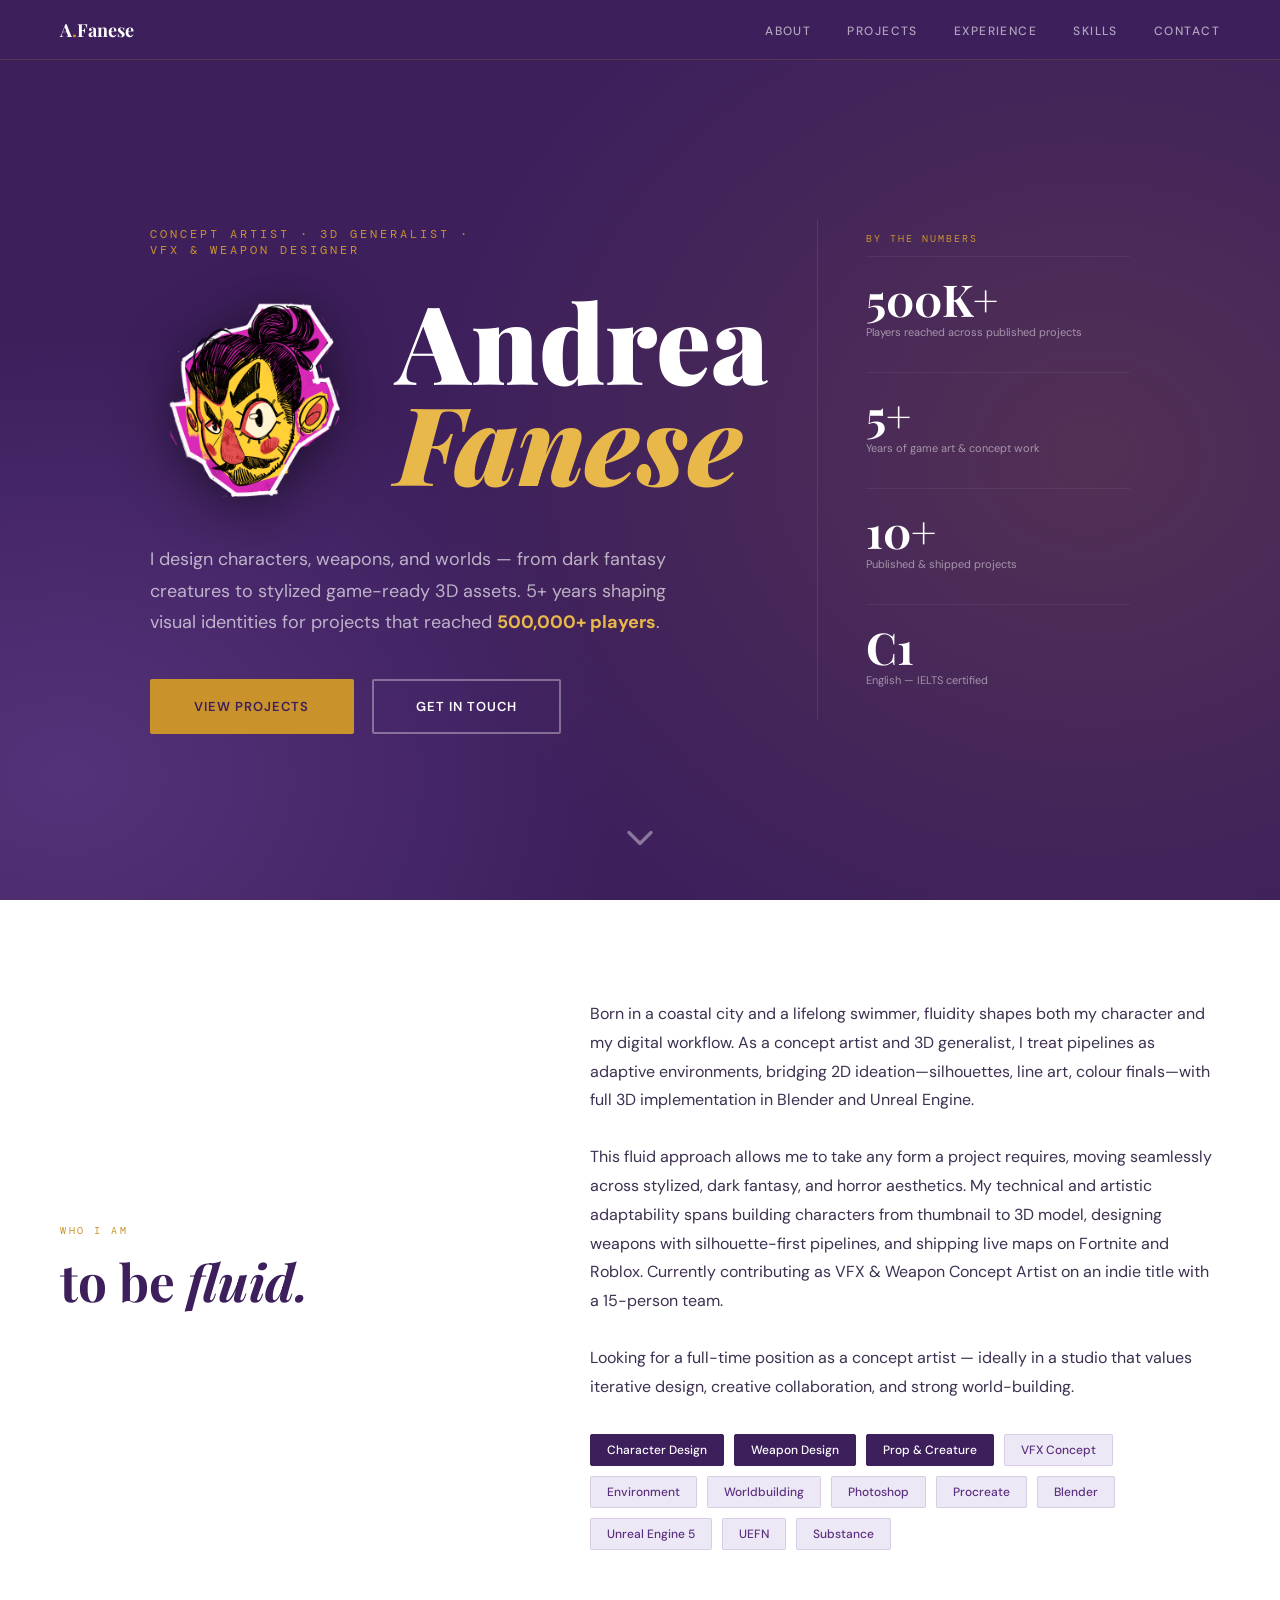
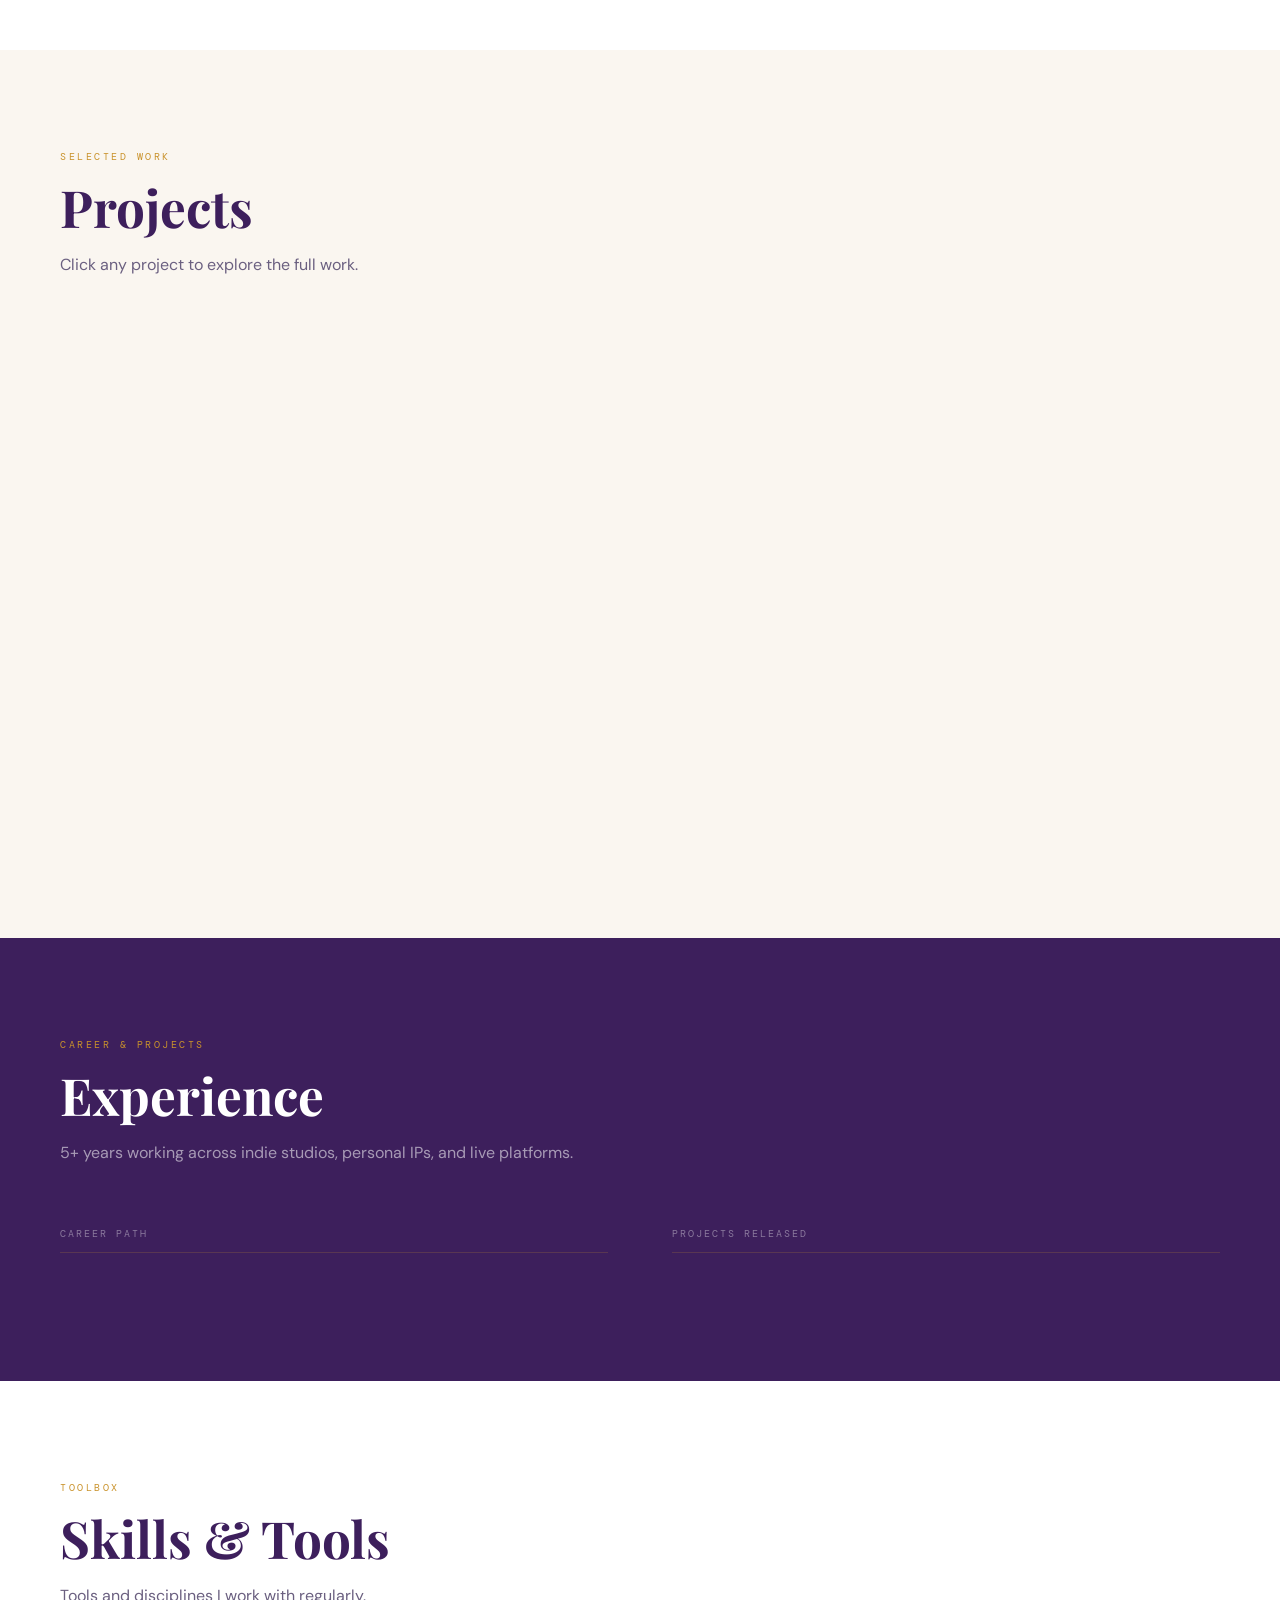
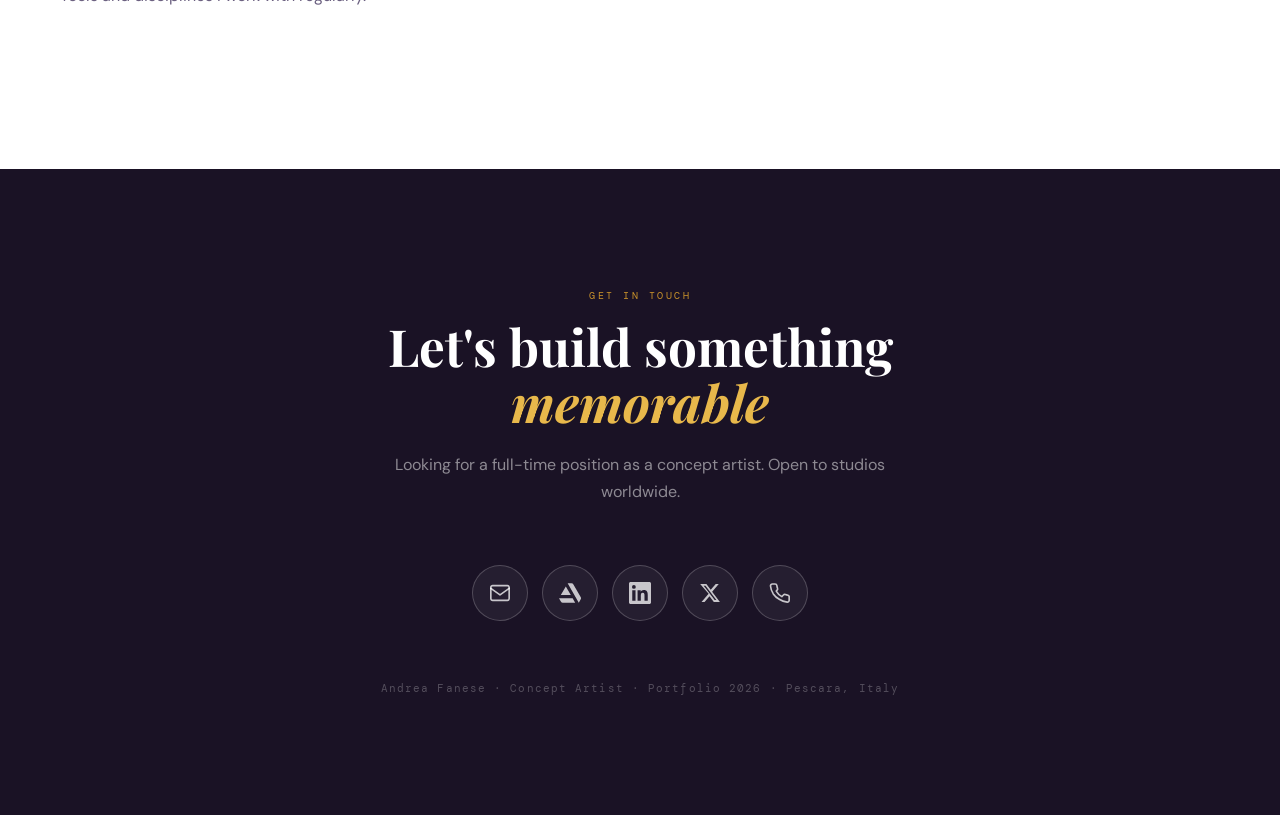
==== index.html @ bae7db7d "propic changed, new horrible bio" ====
﻿<!DOCTYPE html>
<html lang="en">
<head>
<meta charset="UTF-8">
<meta name="viewport" content="width=device-width, initial-scale=1.0">
<title>Andrea Fanese — Concept Artist & 3D Generalist</title>
<link href="https://fonts.googleapis.com/css2?family=Playfair+Display:ital,wght@0,400;0,700;0,900;1,400&family=DM+Sans:wght@300;400;500;600&family=DM+Mono:wght@400;500&display=swap" rel="stylesheet">
<link rel="stylesheet" href="style.css">
</head>
<body>

<nav>
  <div class="nav-logo">A<span>.</span>Fanese</div>
  <ul class="nav-links">
    <li><a href="#about">About</a></li>
    <li><a href="#projects">Projects</a></li>
    <li><a href="#experience">Experience</a></li>
    <li><a href="#skills">Skills</a></li>
    <li><a href="#contact">Contact</a></li>
  </ul>
</nav>

<!-- HERO -->
<section class="hero" id="home">
  <div class="hero-left">
    <p class="tag-line">Concept Artist · 3D Generalist ·<br class="tag-br"> VFX & Weapon Designer</p>
    <div class="hero-identity">
      <img class="hero-propic-img" src="images/propic.png" alt="Andrea Fanese">
      <h1 class="hero-name">Andrea<br><em>Fanese</em></h1>
    </div>
    <p class="hero-desc">I design characters, weapons, and worlds — from dark fantasy creatures to stylized game-ready 3D assets. 5+ years shaping visual identities for projects that reached <strong style="color:var(--gold-light)">500,000+ players</strong>.</p>
    <div class="hero-cta">
      <a href="#projects" class="btn btn-primary">View Projects</a>
      <a href="#contact" class="btn btn-outline">Get in touch</a>
    </div>
  </div>
  <div class="hero-right">
    <div class="hero-stats">
      <p class="hero-stats-label">By the numbers</p>
      <div class="stat"><div class="stat-number">500K+</div><div class="stat-label">Players reached across published projects</div></div>
      <div class="stat"><div class="stat-number">5+</div><div class="stat-label">Years of game art & concept work</div></div>
      <div class="stat"><div class="stat-number">10+</div><div class="stat-label">Published & shipped projects</div></div>
      <div class="stat"><div class="stat-number">C1</div><div class="stat-label">English — IELTS certified</div></div>
    </div>
  </div>
  <button class="hero-arrow" onclick="scrollToAbout()" aria-label="Scroll down">
    <svg viewBox="0 0 24 24" fill="none" stroke="currentColor" stroke-width="1.8" stroke-linecap="round" stroke-linejoin="round">
      <polyline points="6 9 12 15 18 9"/>
    </svg>
  </button>
</section>

<div class="paper-divider">
  <img src="images/divider_paper.png" alt="">
</div>

<!-- ABOUT -->
<section id="about">
  <div>
    <p class="section-label">Who I am</p>
    <h2 class="section-title">to be <em>fluid.</em></h2>
  </div>
  <div>
    <p class="about-body">Born in a coastal city and a lifelong swimmer, fluidity shapes both my character and my digital workflow. As a concept artist and 3D generalist, I treat pipelines as adaptive environments, bridging 2D ideation—silhouettes, line art, colour finals—with full 3D implementation in Blender and Unreal Engine.</p>
    <p class="about-body">This fluid approach allows me to take any form a project requires, moving seamlessly across stylized, dark fantasy, and horror aesthetics. My technical and artistic adaptability spans building characters from thumbnail to 3D model, designing weapons with silhouette-first pipelines, and shipping live maps on Fortnite and Roblox. Currently contributing as VFX & Weapon Concept Artist on an indie title with a 15-person team.</p>
    <p class="about-body">Looking for a full-time position as a concept artist — ideally in a studio that values iterative design, creative collaboration, and strong world-building.</p>
    <div class="skill-chips">
      <span class="chip highlight">Character Design</span><span class="chip highlight">Weapon Design</span><span class="chip highlight">Prop & Creature</span>
      <span class="chip">VFX Concept</span><span class="chip">Environment</span><span class="chip">Worldbuilding</span>
      <span class="chip">Photoshop</span><span class="chip">Procreate</span><span class="chip">Blender</span>
      <span class="chip">Unreal Engine 5</span><span class="chip">UEFN</span><span class="chip">Substance</span>
    </div>
  </div>
</section>

<!-- PROJECTS -->
<section id="projects">
  <p class="section-label">Selected Work</p>
  <h2 class="section-title">Projects</h2>
  <p class="section-sub">Click any project to explore the full work.</p>

  <div class="projects-layout">
    <div class="filter-sidebar" id="filter-sidebar"></div>
    <div class="projects-wrapper">
      <div class="projects-grid" id="projects-grid"></div>
    </div>
  </div>
</section>

<div class="paper-divider"><img src="images/divider_paper.png" alt=""></div>

<!-- EXPERIENCE -->
<section id="experience">
  <p class="section-label">Career &amp; Projects</p>
  <h2 class="section-title">Experience</h2>
  <p class="section-sub">5+ years working across indie studios, personal IPs, and live platforms.</p>
  <div class="experience-columns">
    <div class="exp-col">
      <p class="col-heading">Career Path</p>
      <div class="timeline">
        
      </div>
    </div>
    <div class="exp-col">
      <p class="col-heading">Projects Released</p>
      <div class="timeline timeline-mirror">
        
      </div>
    </div>
  </div>
</section>

<div class="paper-divider"><img src="images/divider_paper.png" alt=""></div>

<!-- SKILLS -->
<section id="skills">
  <p class="section-label">Toolbox</p>
  <h2 class="section-title">Skills & Tools</h2>
  <p class="section-sub">Tools and disciplines I work with regularly.</p>
  <div class="skills-layout">
  </div>
</section>

<!-- CONTACT -->
<section id="contact">
  <p class="section-label" style="justify-content:center;display:flex;">Get in touch</p>
  <h2 class="section-title" style="text-align:center;">Let's build something<br><em style="color:var(--gold-light)">memorable</em></h2>
  <p class="section-sub">Looking for a full-time position as a concept artist. Open to studios worldwide.</p>
  <div class="contact-links">
    <a class="contact-icon-btn" href="mailto:faneseandrea@gmail.com" title="faneseandrea@gmail.com" aria-label="Email">
      <svg viewBox="0 0 24 24" fill="none" stroke="currentColor" stroke-width="1.8" stroke-linecap="round" stroke-linejoin="round"><rect x="2" y="4" width="20" height="16" rx="2"/><path d="m22 7-10 7L2 7"/></svg>
    </a>
    <a class="contact-icon-btn" href="https://www.artstation.com/andrea_fanese" target="_blank" rel="noopener" title="ArtStation" aria-label="ArtStation">
      <svg viewBox="0 0 24 24" fill="currentColor"><path d="M0 17.723l2.027 3.505h.001a2.424 2.424 0 0 0 2.164 1.333h13.457l-2.792-4.838H0zm24 .025c0-.484-.143-.935-.388-1.314L15.728 2.728a2.424 2.424 0 0 0-2.142-1.289H9.419L21.598 22.54l1.92-3.325c.378-.637.482-.919.482-1.467zm-11.129-3.462L7.428 4.858l-5.444 9.428h10.887z"/></svg>
    </a>
    <a class="contact-icon-btn" href="https://www.linkedin.com/in/andrea-fanese" target="_blank" rel="noopener" title="LinkedIn" aria-label="LinkedIn">
      <svg viewBox="0 0 24 24" fill="currentColor"><path d="M20.447 20.452h-3.554v-5.569c0-1.328-.027-3.037-1.852-3.037-1.853 0-2.136 1.445-2.136 2.939v5.667H9.351V9h3.414v1.561h.046c.477-.9 1.637-1.85 3.37-1.85 3.601 0 4.267 2.37 4.267 5.455v6.286zM5.337 7.433a2.062 2.062 0 0 1-2.063-2.065 2.064 2.064 0 1 1 2.063 2.065zm1.782 13.019H3.555V9h3.564v11.452zM22.225 0H1.771C.792 0 0 .774 0 1.729v20.542C0 23.227.792 24 1.771 24h20.451C23.2 24 24 23.227 24 22.271V1.729C24 .774 23.2 0 22.222 0h.003z"/></svg>
    </a>
    <a class="contact-icon-btn" href="https://x.com/andre_fnfn" target="_blank" rel="noopener" title="Twitter / X" aria-label="Twitter / X">
      <svg viewBox="0 0 24 24" fill="currentColor"><path d="M18.244 2.25h3.308l-7.227 8.26 8.502 11.24H16.17l-4.714-6.231-5.401 6.231H2.747l7.73-8.835L1.254 2.25H8.08l4.713 6.231zm-1.161 17.52h1.833L7.084 4.126H5.117z"/></svg>
    </a>
    <a class="contact-icon-btn" href="tel:+393480443450" title="+39 348 044 3450" aria-label="Phone">
      <svg viewBox="0 0 24 24" fill="none" stroke="currentColor" stroke-width="1.8" stroke-linecap="round" stroke-linejoin="round"><path d="M22 16.92v3a2 2 0 0 1-2.18 2 19.79 19.79 0 0 1-8.63-3.07A19.5 19.5 0 0 1 4.69 13a19.79 19.79 0 0 1-3.07-8.67A2 2 0 0 1 3.6 2.23h3a2 2 0 0 1 2 1.72c.127.96.361 1.903.7 2.81a2 2 0 0 1-.45 2.11L7.91 9.9a16 16 0 0 0 6.06 6.06l1.77-1.79a2 2 0 0 1 2.11-.45c.907.339 1.85.573 2.81.7A2 2 0 0 1 22 16.92z"/></svg>
    </a>
  </div>
  <p class="footer-note">Andrea Fanese · Concept Artist · Portfolio 2026 · Pescara, Italy</p>
</section>

<!-- MODAL -->
<div class="modal-overlay" id="modal-overlay" onclick="closeModal(event)">
  <button class="modal-nav modal-prev" id="modal-prev" onclick="event.stopPropagation();modalNav(-1)">&#8249;</button>
  <div class="modal" id="modal">
    <div class="modal-header">
      <div>
        <div class="modal-tags" id="modal-tags"></div>
        <div class="modal-title" id="modal-title"></div>
        <div class="modal-sub" id="modal-sub"></div>
        <p class="modal-header-desc" id="modal-header-desc"></p>
      </div>
      <button class="modal-close" onclick="closeModalBtn()">✕</button>
    </div>
    <div class="modal-body"></div>
  </div>
  <button class="modal-nav modal-next" id="modal-next" onclick="event.stopPropagation();modalNav(1)">&#8250;</button>
</div>

<!-- LIGHTBOX -->
<div class="lightbox" id="lightbox" onclick="closeLightbox()">
  <button class="lightbox-close" onclick="closeLightbox()">✕</button>
  <img id="lightbox-img" src="" alt="">
</div>

<script src="data/data.js"></script>
<script src="script.js" defer></script>
</body>
</html>
---- style.css ----
:root{--purple:#3D1F5C;--purple-mid:#5C3080;--purple-light:#8B5FBF;--gold:#C9922B;--gold-light:#E8B84B;--cream:#FAF6F0;--ink:#1A1225;--gray:#6B6080;--mist:#EDE8F5;--white:#FFFFFF;}
*{margin:0;padding:0;box-sizing:border-box;}
html{overflow-x:hidden;}
body{font-family:'DM Sans',sans-serif;background:var(--cream);color:var(--ink);overflow-x:hidden;}

/* NAV */
nav{position:sticky;top:0;background:var(--purple);z-index:200;padding:0 60px;display:flex;align-items:center;justify-content:space-between;height:60px;border-bottom:1px solid rgba(201,146,43,0.2);}
.nav-logo{font-family:'Playfair Display',serif;font-size:18px;font-weight:700;color:var(--white);}
.nav-logo span{color:var(--gold);}
.nav-links{display:flex;gap:36px;list-style:none;}
.nav-links a{font-size:12px;font-weight:500;letter-spacing:.12em;text-transform:uppercase;color:rgba(255,255,255,.6);text-decoration:none;transition:color .2s;}
.nav-links a:hover{color:var(--gold);}

/* PAPER DIVIDER */
.paper-divider{position:relative;height:0;z-index:10;}
.paper-divider img{position:absolute;left:50%;top:0;transform:translate(-50%,-50%);width:118%;pointer-events:none;}

/* HERO */
.hero{height:calc(100vh - 60px);min-height:600px;background:var(--purple);display:grid;grid-template-columns:1fr 1fr;position:relative;overflow:hidden;}
.hero::before{content:'';position:absolute;inset:-30%;background:radial-gradient(ellipse 50% 65% at 72% 48%,rgba(201,146,43,.15) 0%,transparent 65%);pointer-events:none;animation:heroBlob1 16s ease-in-out infinite;}
.hero::after{content:'';position:absolute;inset:-30%;background:radial-gradient(ellipse 45% 55% at 22% 72%,rgba(139,95,191,.3) 0%,transparent 60%);pointer-events:none;animation:heroBlob2 21s ease-in-out infinite;}
.hero-left{padding:60px 48px 60px 90px;display:flex;flex-direction:column;justify-content:center;position:relative;z-index:2;}
.tag-line{font-family:'DM Mono',monospace;font-size:12px;letter-spacing:.25em;color:var(--gold);text-transform:uppercase;margin-bottom:32px;opacity:0;animation:fadeUp .7s .2s forwards;}
.hero-identity{display:flex;align-items:flex-start;gap:28px;margin-bottom:36px;opacity:0;animation:fadeUp .7s .4s forwards;}
.hero-propic-img{height:clamp(140px,17vw,235px);width:auto;object-fit:contain;flex-shrink:0;border-radius:6px;filter:drop-shadow(0 8px 28px rgba(0,0,0,.55));}
.hero-name{font-family:'Playfair Display',serif;font-size:clamp(68px,8.5vw,116px);font-weight:900;line-height:.92;color:var(--white);margin-bottom:0;}
.hero-name em{font-style:italic;color:var(--gold-light);}
.hero-desc{font-size:18px;line-height:1.75;color:rgba(255,255,255,.65);max-width:520px;margin-bottom:40px;opacity:0;animation:fadeUp .7s .6s forwards;}
.hero-cta{display:flex;gap:18px;flex-wrap:wrap;opacity:0;animation:fadeUp .7s .8s forwards;}
.btn{display:inline-block;padding:17px 42px;font-size:13px;font-weight:600;letter-spacing:.08em;text-transform:uppercase;text-decoration:none;border-radius:2px;transition:all .25s;cursor:pointer;border:none;}
.btn-primary{background:var(--gold);color:var(--purple);border:2px solid var(--gold);}
.btn-primary:hover{background:var(--gold-light);border-color:var(--gold-light);transform:translateY(-2px);}
.btn-outline{background:transparent;color:var(--white);border:2px solid rgba(255,255,255,.35);}
.btn-outline:hover{border-color:var(--white);transform:translateY(-2px);}
.hero-arrow{position:absolute;bottom:32px;left:50%;transform:translateX(-50%);background:none;border:none;cursor:pointer;color:rgba(255,255,255,.4);width:60px;height:60px;display:flex;align-items:center;justify-content:center;transition:color .25s;z-index:5;animation:arrowBounce 2s ease-in-out infinite;}
.hero-arrow:hover{color:var(--gold);}
.hero-arrow svg{width:44px;height:44px;}
@keyframes arrowBounce{0%,100%{transform:translateX(-50%) translateY(0)}50%{transform:translateX(-50%) translateY(8px)}}
.hero-right{position:relative;z-index:2;display:flex;align-items:stretch;padding:60px 90px 80px 0;}
.hero-stats{display:flex;flex-direction:column;justify-content:space-evenly;width:100%;padding-left:48px;border-left:1px solid rgba(201,146,43,.2);opacity:0;animation:fadeIn 1s .9s forwards;}
.hero-stats-label{font-family:'DM Mono',monospace;font-size:10px;letter-spacing:.2em;color:var(--gold);text-transform:uppercase;}
.stat{padding:20px 0;border-top:1px solid rgba(255,255,255,.06);}
.stat-number{font-family:'Playfair Display',serif;font-size:44px;font-weight:700;color:var(--white);line-height:1;}
.stat-label{font-size:11px;color:rgba(255,255,255,.5);margin-top:4px;line-height:1.4;}

/* SECTION BASE */
section{padding:100px 60px;}
.section-label{font-family:'DM Mono',monospace;font-size:10px;letter-spacing:.25em;color:var(--gold);text-transform:uppercase;margin-bottom:16px;}
.section-title{font-family:'Playfair Display',serif;font-size:clamp(32px,4vw,52px);font-weight:700;line-height:1.1;color:var(--purple);margin-bottom:16px;}
.section-sub{font-size:16px;color:var(--gray);max-width:560px;line-height:1.7;margin-bottom:60px;}

/* ABOUT */
#about{background:var(--white);display:grid;grid-template-columns:1fr 1.4fr;gap:80px;align-items:center; background-image: url("images/paper_background.png"); background-size: 50%;}
.about-body{font-size:16px;line-height:1.8;color:#3D3050;margin-bottom:28px;}
.skill-chips{display:flex;flex-wrap:wrap;gap:10px;margin-top:32px;}
.chip{display:inline-block;padding:7px 16px;font-size:12px;font-weight:500;border-radius:2px;background:var(--mist);color:var(--purple-mid);border:1px solid rgba(92,48,128,.15);}
.chip.highlight{background:var(--purple);color:var(--white);border-color:var(--purple);}

/* PROJECTS */
#projects{background-color:var(--cream); background-image: url("images/paper_background.png"); background-size: 50%; background-blend-mode: soft-light;}
.projects-layout{display:flex;gap:52px;align-items:flex-start;min-height:500px;}
.filter-sidebar{width:130px;flex-shrink:0;position:sticky;top:90px;display:flex;flex-direction:column;gap:2px;}
.projects-wrapper{flex:1;min-width:0;}
.filter-btn{display:flex;align-items:center;gap:10px;width:100%;padding:8px 0;background:none;border:none;font-size:14px;font-weight:500;letter-spacing:.03em;color:rgba(61,31,92,.45);cursor:pointer;transition:color .18s;text-align:left;font-family:inherit;}
.filter-btn::before{content:'';width:5px;height:5px;border-radius:50%;background:currentColor;flex-shrink:0;opacity:.45;transition:opacity .18s,transform .18s;}
.filter-btn:hover{color:var(--purple);}
.filter-btn:hover::before{opacity:.7;}
.filter-btn.active{color:var(--purple);font-weight:700;}
.filter-btn.active::before{opacity:1;transform:scale(1.3);}
.projects-grid{display:grid;grid-template-columns:repeat(6,1fr);gap:12px;grid-auto-flow:dense;}
.project-card{position:relative;background:var(--purple);overflow:hidden;cursor:pointer;will-change:transform;border-radius:6px;transition:box-shadow .4s ease;aspect-ratio:3/2;}
.project-card:hover{z-index:2;box-shadow:0 28px 70px rgba(0,0,0,.55),0 8px 22px rgba(0,0,0,.3);}
.project-card.featured{grid-column:span 2;aspect-ratio:3/1;}
.project-card.wide{grid-column:span 3;aspect-ratio:9/2;}
.project-thumb{width:100%;height:100%;object-fit:cover;opacity:1;transition:opacity .35s;display:block;will-change:transform;}
.project-card:hover .project-thumb{opacity:.38;}
.project-overlay{position:absolute;inset:0;background:transparent;display:flex;flex-direction:column;justify-content:space-between;padding:18px;transition:background .35s;}
.project-card:hover .project-overlay{background:linear-gradient(to bottom,rgba(20,8,40,.82) 0%,rgba(20,8,40,.12) 38%,rgba(20,8,40,.12) 62%,rgba(20,8,40,.88) 100%);}
.project-tags{display:none;}
.project-name{font-family:'Playfair Display',serif;font-size:20px;font-weight:700;color:var(--white);line-height:1.2;opacity:0;transform:translateY(-5px);transition:opacity .3s,transform .3s;}
.project-card:hover .project-name{opacity:1;transform:translateY(0);}
.project-bottom{display:flex;flex-direction:column;gap:8px;}
.project-desc{font-size:12px;color:rgba(255,255,255,.82);line-height:1.45;display:-webkit-box;-webkit-line-clamp:2;-webkit-box-orient:vertical;overflow:hidden;opacity:0;transform:translateY(6px);transition:opacity .3s .04s,transform .3s .04s;}
.project-card:hover .project-desc{opacity:1;transform:translateY(0);}
.project-actions{display:flex;gap:10px;opacity:0;transform:translateY(5px);transition:opacity .3s .08s,transform .3s .08s;}
.project-card:hover .project-actions{opacity:1;transform:translateY(0);}
.proj-btn{font-size:11px;font-weight:600;letter-spacing:.08em;text-transform:uppercase;padding:8px 16px;border-radius:2px;cursor:pointer;border:none;text-decoration:none;display:inline-block;}
.proj-btn-primary{background:var(--gold);color:var(--purple);}
.proj-btn-primary:hover{background:var(--gold-light);}
.proj-btn-outline{background:transparent;color:rgba(255,255,255,.8);border:1px solid rgba(255,255,255,.3);}
.proj-btn-outline:hover{border-color:var(--white);}

/* MODAL */
.modal-overlay{display:none;position:fixed;inset:0;background:rgba(15,5,30,.92);z-index:1000;overflow-y:auto;padding:40px 20px;}
.modal-overlay.open{display:flex;align-items:flex-start;justify-content:center;}
.modal-nav{position:fixed;top:50%;transform:translateY(-50%);background:rgba(255,255,255,.07);border:1px solid rgba(255,255,255,.15);color:rgba(255,255,255,.6);width:48px;height:48px;border-radius:50%;font-size:26px;cursor:pointer;z-index:1001;transition:all .2s;display:flex;align-items:center;justify-content:center;line-height:1;}
.modal-nav:hover{background:rgba(201,146,43,.2);color:var(--gold);border-color:rgba(201,146,43,.5);}
.modal-nav:disabled{opacity:.15;pointer-events:none;}
.modal-prev{left:16px;}
.modal-next{right:16px;}
.modal{background:var(--cream);max-width:1000px;width:100%;border-radius:4px;overflow:hidden;position:relative;margin:auto;}
.modal.modal-sectioned{max-height:88vh;display:flex;flex-direction:column;overflow:hidden;}
.modal-body-sectioned{flex:1;overflow:hidden;display:flex;min-height:0;}
.modal-sec-nav{width:170px;flex-shrink:0;border-right:1px solid rgba(61,32,80,.12);background:rgba(255,255,255,.4);display:flex;flex-direction:column;overflow:hidden;}
.modal-sec-nav-items{flex:1;overflow-y:auto;padding:20px 8px;}
.modal-sec-nav-footer{padding:12px 8px 14px;border-top:1px solid rgba(61,32,80,.08);flex-shrink:0;}
.modal-sec-nav-link{display:block;font-family:'DM Mono',monospace;font-size:9px;letter-spacing:.1em;text-transform:uppercase;color:var(--gold);text-decoration:none;padding:7px 8px;border-radius:3px;background:rgba(201,146,43,.1);text-align:center;line-height:1.4;transition:background .18s;}
.modal-sec-nav-link:hover{background:rgba(201,146,43,.2);}
.modal-sec-nav-item{padding:9px 12px 9px 28px;font-size:12px;color:rgba(61,32,80,.5);cursor:pointer;border-left:none;transition:color .18s;line-height:1.35;position:relative;}
.modal-sec-nav-item:not(:first-child)::before{content:'';position:absolute;left:8px;top:0;bottom:calc(50% + 6px);width:1px;background:rgba(201,146,43,.3);}
.modal-sec-nav-item:not(:last-child)::after{content:'';position:absolute;left:8px;top:calc(50% + 6px);bottom:0;width:1px;background:rgba(201,146,43,.3);}
.nav-dot{position:absolute;left:3px;top:50%;transform:translateY(-50%);width:11px;height:11px;border-radius:50%;background:rgba(61,32,80,.12);border:2px solid rgba(61,32,80,.18);display:block;z-index:1;transition:background .18s,border-color .18s,box-shadow .18s;}
.modal-sec-nav-item:hover{color:var(--purple);}
.modal-sec-nav-item.active{color:var(--purple);font-weight:600;background:none;}
.modal-sec-nav-item.active .nav-dot{background:var(--gold);border-color:rgba(255,255,255,.8);box-shadow:0 0 0 3px rgba(201,146,43,.25);}
.modal-sec-content{flex:1;overflow-y:auto;padding:32px 36px;}
.modal-sec-block{margin-bottom:28px;}
.modal-sec-block-header{display:flex;align-items:center;justify-content:space-between;gap:10px;background:var(--mist);border-radius:6px;padding:10px 14px;margin-bottom:8px;}
.modal-sec-block-title{font-family:'DM Mono',monospace;font-size:11px;letter-spacing:.14em;text-transform:uppercase;color:rgba(61,32,80,.6);font-weight:500;}
.modal-sec-tool-icons{display:flex;align-items:center;gap:5px;flex-wrap:wrap;}
.sec-tool-icon{display:flex;align-items:center;justify-content:center;width:20px;height:20px;flex-shrink:0;}
.sec-tool-icon img{width:16px;height:16px;object-fit:contain;display:block;}
.sec-tool-icon>span{font-size:14px;line-height:1;}
.modal-sec-images{display:grid;grid-template-columns:1fr;gap:10px;}
.modal-sec-images img{width:100%;height:auto;display:block;border-radius:6px;cursor:zoom-in;transition:opacity .2s;border:1px solid rgba(61,32,80,.08);}
.modal-sec-images img:hover{opacity:.85;}
.modal-sec-desc{font-size:13px;line-height:1.7;color:#3D3050;margin-bottom:32px;}
.modal-sec-tools{display:flex;gap:8px;flex-wrap:wrap;padding:20px 36px;border-top:1px solid rgba(61,32,80,.08);}
.modal-header{background:var(--purple);padding:32px 40px;display:flex;align-items:flex-start;justify-content:space-between;gap:20px;}
.modal-tags{display:flex;gap:8px;flex-wrap:wrap;margin-bottom:12px;}
.modal-tag{font-family:'DM Mono',monospace;font-size:9px;letter-spacing:.15em;text-transform:uppercase;color:var(--gold);background:rgba(201,146,43,.15);padding:3px 10px;border-radius:1px;}
.modal-title{font-family:'Playfair Display',serif;font-size:32px;font-weight:900;color:var(--white);}
.modal-sub{font-size:14px;color:rgba(255,255,255,.55);margin-top:8px;}
.modal-header-desc{font-size:14px;line-height:1.7;color:rgba(255,255,255,.6);margin-top:10px;max-width:600px;}
.modal-close{background:rgba(255,255,255,.1);border:none;color:var(--white);font-size:20px;width:40px;height:40px;border-radius:50%;cursor:pointer;flex-shrink:0;display:flex;align-items:center;justify-content:center;transition:background .2s;}
.modal-close:hover{background:rgba(255,255,255,.2);}
.modal-body{padding:40px;}
.modal-desc{font-size:15px;line-height:1.8;color:#3D3050;margin-bottom:32px;}
.modal-gallery{display:grid;grid-template-columns:1fr;gap:6px;margin-bottom:32px;}
.modal-gallery img{width:100%;height:auto;display:block;border-radius:2px;cursor:zoom-in;transition:opacity .2s;}
.modal-gallery img:hover{opacity:.85;}
.modal-gallery.single{grid-template-columns:1fr;}
.modal-tools{display:flex;gap:8px;flex-wrap:wrap;}
.tool-badge{background:var(--mist);color:var(--purple-mid);font-size:12px;font-weight:600;padding:6px 14px;border-radius:2px;border:1px solid rgba(92,48,128,.15);}
.modal-link-wrap{margin-top:24px;padding-top:20px;border-top:1px solid rgba(61,32,80,.08);}
.modal-body-sectioned.modal-no-nav .modal-sec-content{padding:32px 40px;}

/* LIGHTBOX */
.lightbox{display:none;position:fixed;inset:0;background:rgba(0,0,0,.95);z-index:2000;align-items:center;justify-content:center;}
.lightbox.open{display:flex;}
.lightbox img{max-width:92vw;max-height:92vh;object-fit:contain;border-radius:2px;}
.lightbox-close{position:absolute;top:20px;right:28px;color:white;font-size:32px;cursor:pointer;background:none;border:none;line-height:1;}

/* EXPERIENCE */
#experience{background:var(--purple);color:var(--white);}
#experience .section-title{color:var(--white);}
#experience .section-sub{color:rgba(255,255,255,.55);}
.experience-columns{display:grid;grid-template-columns:1fr 1fr;gap:64px;}
.col-heading{font-family:'DM Mono',monospace;font-size:10px;letter-spacing:.2em;text-transform:uppercase;color:rgba(255,255,255,.4);margin-bottom:28px;padding-bottom:12px;border-bottom:1px solid rgba(201,146,43,.2);}
.proj-dot{background:var(--purple-light) !important;border-color:var(--purple) !important;box-shadow:0 0 0 3px rgba(139,95,191,.3) !important;}
.timeline{position:relative;padding-left:32px;}
.timeline::before{content:'';position:absolute;left:0;top:8px;bottom:8px;width:1px;background:linear-gradient(to bottom,var(--gold),rgba(201,146,43,.1));}
.timeline-mirror{padding-left:0;padding-right:32px;text-align:right;}
.timeline-mirror::before{left:auto;right:0;}
.timeline-mirror .timeline-dot{left:auto;right:-38px;}
.timeline-mirror .timeline-bullets li{padding-left:0;padding-right:18px;}
.timeline-mirror .timeline-bullets li::before{left:auto;right:0;content:'◂';}
.timeline-item{position:relative;margin-bottom:52px;}
.timeline-dot{position:absolute;left:-38px;top:6px;width:12px;height:12px;border-radius:50%;background:var(--gold);border:2px solid var(--purple);box-shadow:0 0 0 3px rgba(201,146,43,.25);}
.timeline-period{font-family:'DM Mono',monospace;font-size:11px;letter-spacing:.15em;color:var(--gold);margin-bottom:8px;}
.timeline-role{font-family:'Playfair Display',serif;font-size:20px;font-weight:700;color:var(--white);margin-bottom:4px;display:flex;align-items:center;gap:10px;}
.timeline-mirror .timeline-role{justify-content:flex-end;}
.timeline-org{font-size:14px;color:rgba(255,255,255,.55);margin-bottom:12px;}
.timeline-bullets{list-style:none;}
.timeline-bullets li{font-size:14px;color:rgba(255,255,255,.7);line-height:1.6;padding:3px 0 3px 18px;position:relative;}
.timeline-bullets li::before{content:'▸';position:absolute;left:0;color:var(--gold);font-size:11px;top:5px;}
.status-badge{font-family:'DM Mono',monospace;font-size:9px;letter-spacing:.1em;text-transform:uppercase;text-decoration:underline;padding:3px 7px;border-radius:1px;border:1px solid;font-weight:500;line-height:1;flex-shrink:0;}
.status-released{color:#4ade80;border-color:rgba(74,222,128,.4);background:rgba(74,222,128,.08);}
.status-unreleased{color:#f87171;border-color:rgba(248,113,113,.4);background:rgba(248,113,113,.08);}
.status-wip{color:rgba(255,255,255,.45);border-color:rgba(255,255,255,.2);background:rgba(255,255,255,.05);}

/* SKILLS */
#skills{background:var(--white);background-image:url("images/paper_background.png");background-size:50%;background-blend-mode:multiply;}
.skills-layout{display:grid;grid-template-columns:repeat(2,1fr);gap:2px;}
.skill-group{background:var(--mist);padding:44px 40px;transition:background .2s;}
.skill-group:hover{background:var(--purple);}
.skill-group:hover .skill-cat-title{color:var(--gold);}
.skill-group:hover .skill-label{color:rgba(255,255,255,.65);}
.skill-cat-title{font-family:'Playfair Display',serif;font-size:22px;font-weight:700;color:var(--purple);margin-bottom:28px;transition:color .2s;}
.skill-circles{display:flex;flex-wrap:wrap;gap:24px 20px;}
.skill-item{display:flex;flex-direction:column;align-items:center;gap:8px;}
.skill-ring-wrap{position:relative;display:flex;align-items:center;justify-content:center;}
.skill-ring-svg{display:block;}
.skill-track{stroke:rgba(61,31,92,.14);}
.skill-progress{stroke:var(--purple-light);transition:stroke .25s;}
.skill-group:hover .skill-progress{stroke:var(--gold-light);}
.skill-icon{position:absolute;inset:0;display:flex;align-items:center;justify-content:center;}
.skill-icon-img{width:28px;height:28px;object-fit:contain;display:block;transition:filter .25s;}
.skill-group:hover .skill-icon-img{filter:brightness(0) invert(1);}
.skill-icon-emoji{font-size:22px;line-height:1;user-select:none;}
.skill-icon-brand{font-family:'DM Mono',monospace;font-size:15px;font-weight:700;letter-spacing:.02em;color:var(--brand,var(--purple));transition:color .25s;}
.skill-group:hover .skill-icon-brand{color:var(--white);}
.skill-label{font-size:12px;color:var(--gray);text-align:center;max-width:72px;line-height:1.3;transition:color .2s;font-weight:500;}

/* CONTACT */
#contact{background:var(--ink);color:var(--white);text-align:center;padding:120px 60px;}
#contact .section-title{color:var(--white);margin:0 auto 20px;}
#contact .section-sub{margin:0 auto 60px;text-align:center;color:rgba(255,255,255,.5);}
.contact-links{display:flex;justify-content:center;gap:14px;flex-wrap:wrap;margin-bottom:60px;}
.contact-icon-btn{display:flex;align-items:center;justify-content:center;width:56px;height:56px;border-radius:50%;border:1px solid rgba(255,255,255,.2);background:rgba(255,255,255,.05);color:rgba(255,255,255,.75);text-decoration:none;transition:all .25s;}
.contact-icon-btn svg{width:22px;height:22px;flex-shrink:0;}
.contact-icon-btn:hover{background:var(--gold);border-color:var(--gold);color:var(--ink);transform:translateY(-3px);}

.propic-wrap {
  display: flex;
  justify-content: center;
  margin-bottom: 28px;
}

.propic-img {
  width: 160px;
  height: 160px;
  border-radius: 50%;
  object-fit: cover;
  object-position: center top;
  border: 3px solid var(--gold);
  box-shadow: 0 0 0 6px rgba(201,146,43,0.15), 0 8px 32px rgba(0,0,0,0.4);
  display: block;
}

.footer-note{font-family:'DM Mono',monospace;font-size:11px;color:rgba(255,255,255,.25);letter-spacing:.1em;}

@keyframes fadeUp{from{opacity:0;transform:translateY(24px)}to{opacity:1;transform:translateY(0)}}
@keyframes fadeIn{from{opacity:0}to{opacity:1}}
@keyframes heroBlob1{
  0%,100%{transform:translate(0,0) scale(1)}
  30%    {transform:translate(-4%,5%) scale(1.06)}
  65%    {transform:translate(5%,-3%) scale(0.95)}
}
@keyframes heroBlob2{
  0%,100%{transform:translate(0,0) scale(1)}
  25%    {transform:translate(6%,-5%) scale(1.08)}
  55%    {transform:translate(-3%,4%) scale(0.93)}
  80%    {transform:translate(4%,2%) scale(1.04)}
}

@media(max-width:900px){
  .hero{grid-template-columns:1fr;height:calc(100dvh - 40px);min-height:560px;overflow:hidden;}
  .hero-left{padding:12px 28px max(96px,calc(env(safe-area-inset-bottom) + 80px));align-items:center;text-align:center;justify-content:flex-start;}
  .tag-line{font-size:8px;letter-spacing:.08em;white-space:nowrap;overflow:hidden;margin-bottom:14px;}
  .tag-br{display:none;}
  .hero-identity{flex-direction:column;align-items:center;gap:12px;margin-bottom:16px;}
  .hero-propic-img{width:52vw;max-width:220px;height:auto;}
  .hero-desc{max-width:100%;margin-bottom:22px;font-size:15px;line-height:1.6;}
  .hero-cta{flex-direction:row;width:100%;max-width:360px;gap:10px;}
  .hero-cta .btn{flex:1;text-align:center;padding:12px 14px;}
  .hero-right{display:none;}
  .hero-arrow{bottom:24px;}
  section{padding:70px 28px;}
  nav{padding:0 28px;}
  #about{grid-template-columns:1fr;gap:40px;}
  .skills-layout{grid-template-columns:1fr;}
  .projects-layout{flex-direction:column;gap:24px;}
  .filter-sidebar{width:100%;flex-direction:row;flex-wrap:wrap;position:static;gap:0 4px;}
  .filter-btn{width:auto;padding:6px 12px;font-size:11px;background:rgba(61,31,92,.06);border-radius:20px;}
  .filter-btn::before{display:none;}
  .filter-btn.active{background:var(--purple);color:var(--white);}
  .projects-grid{grid-template-columns:repeat(3,1fr);}
  .project-card.featured{grid-column:span 2;aspect-ratio:3/1;}
  .project-card.wide{grid-column:span 3;aspect-ratio:9/2;}
  .nav-links{display:none;}
  .experience-columns{grid-template-columns:1fr;gap:48px;}
}
@media(max-width:768px){
  .projects-grid{grid-template-columns:1fr!important;}
  .project-card,.project-card.featured,.project-card.wide{grid-column:span 1;}
  .skills-layout{grid-template-columns:1fr;}
  /* Modal fullscreen */
  .modal-overlay{padding:0;}
  .modal{border-radius:0;max-width:100%;margin:0;width:100%;}
  .modal.modal-sectioned{max-height:100dvh;height:100dvh;}
  .modal-header{padding:20px 16px;}
  .modal-nav{display:none;}
  /* Narrow timeline nav */
  .modal-sec-nav{width:72px;}
  .modal-sec-nav-items{padding:12px 0;position:relative;}
  .modal-sec-nav-items::before{content:'';position:absolute;left:50%;top:14px;bottom:14px;width:1px;background:rgba(61,32,80,.12);transform:translateX(-50%);z-index:0;}
  .modal-sec-nav-footer{display:none;}
  .modal-sec-nav-item{padding:10px 4px;font-size:9px;border-left:none;display:flex;flex-direction:column;align-items:center;gap:5px;text-align:center;line-height:1.3;color:rgba(61,32,80,.4);}
  .modal-sec-nav-item::before,.modal-sec-nav-item::after{display:none;}
  .nav-dot{position:static;transform:none;flex-shrink:0;width:10px;height:10px;border-width:1.5px;}
  .modal-sec-nav-item.active{color:var(--purple);font-weight:600;background:none;}
  .modal-sec-nav-item.active .nav-dot{background:var(--gold-light);border-color:var(--gold);box-shadow:0 0 0 3px rgba(232,184,75,.18);}
  /* Single column images */
  .modal-sec-content{padding:16px 14px;}
  .modal-sec-images{grid-template-columns:1fr;}
}
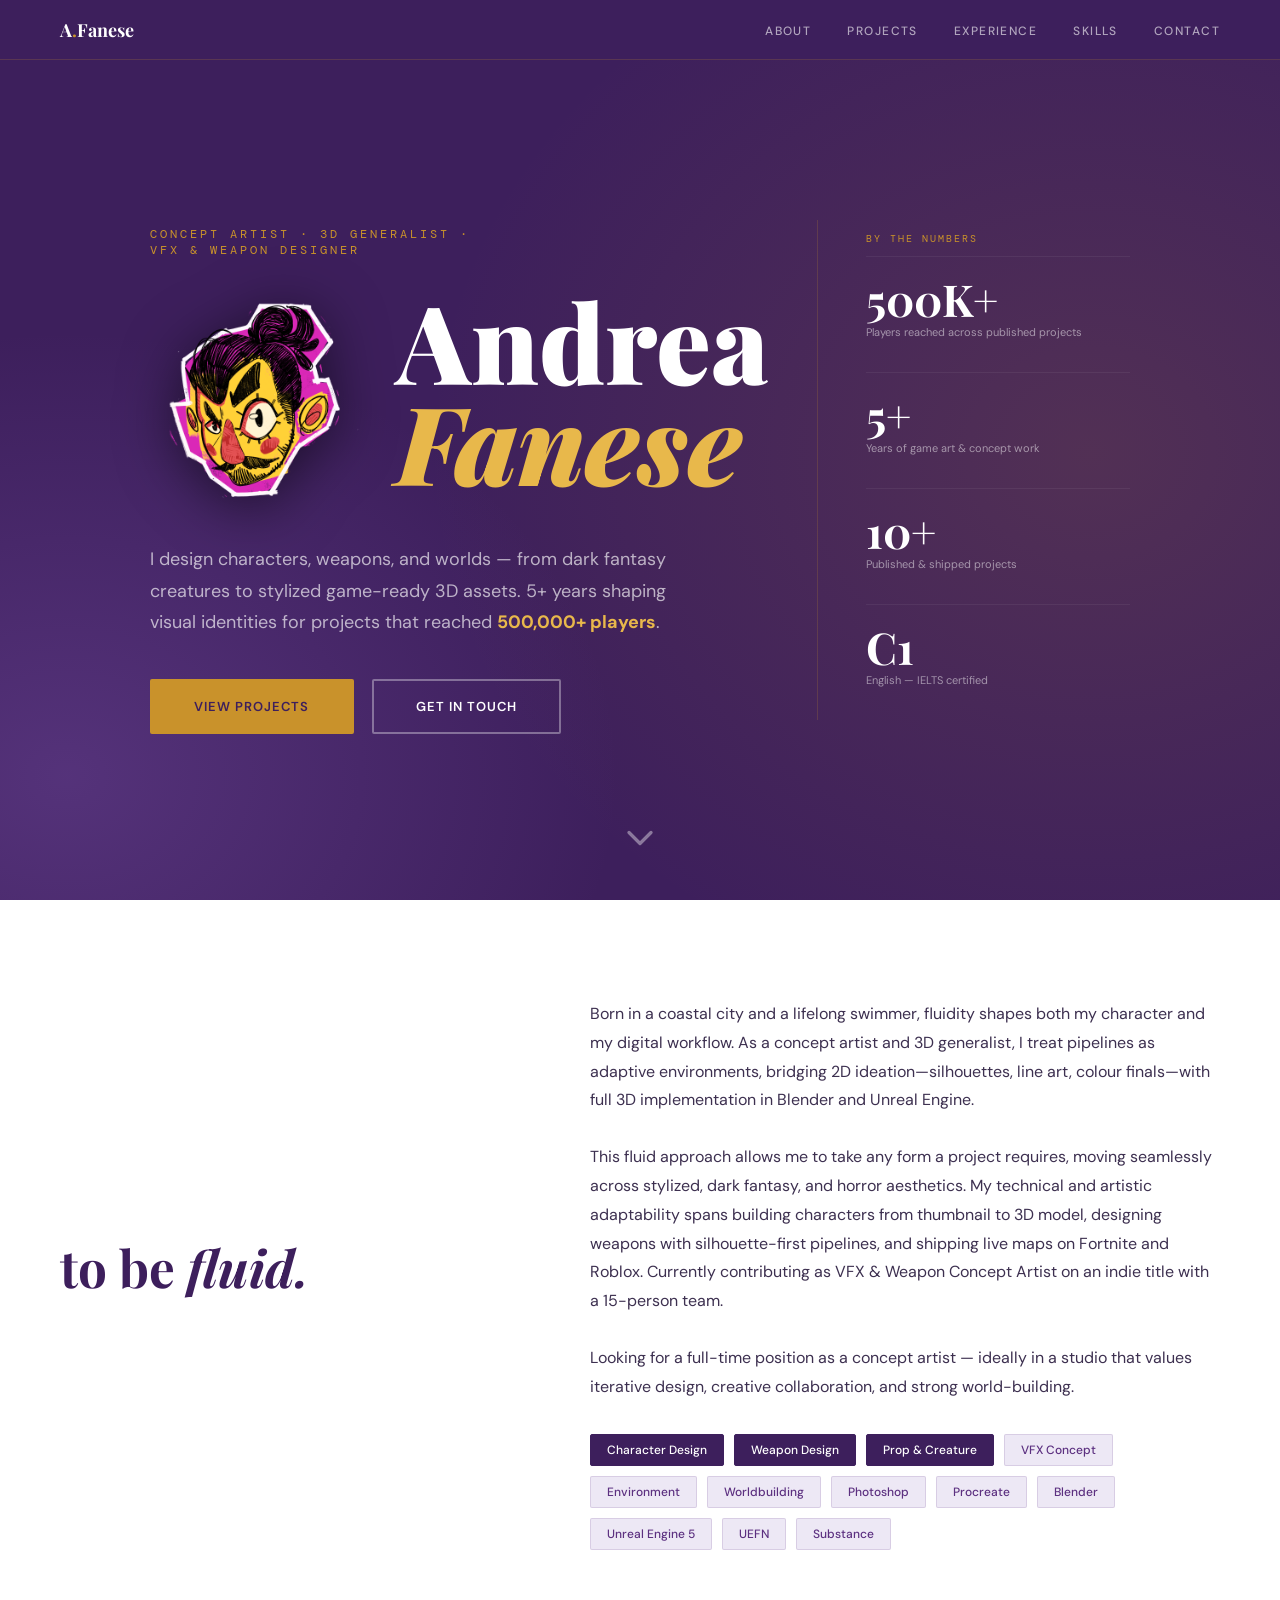
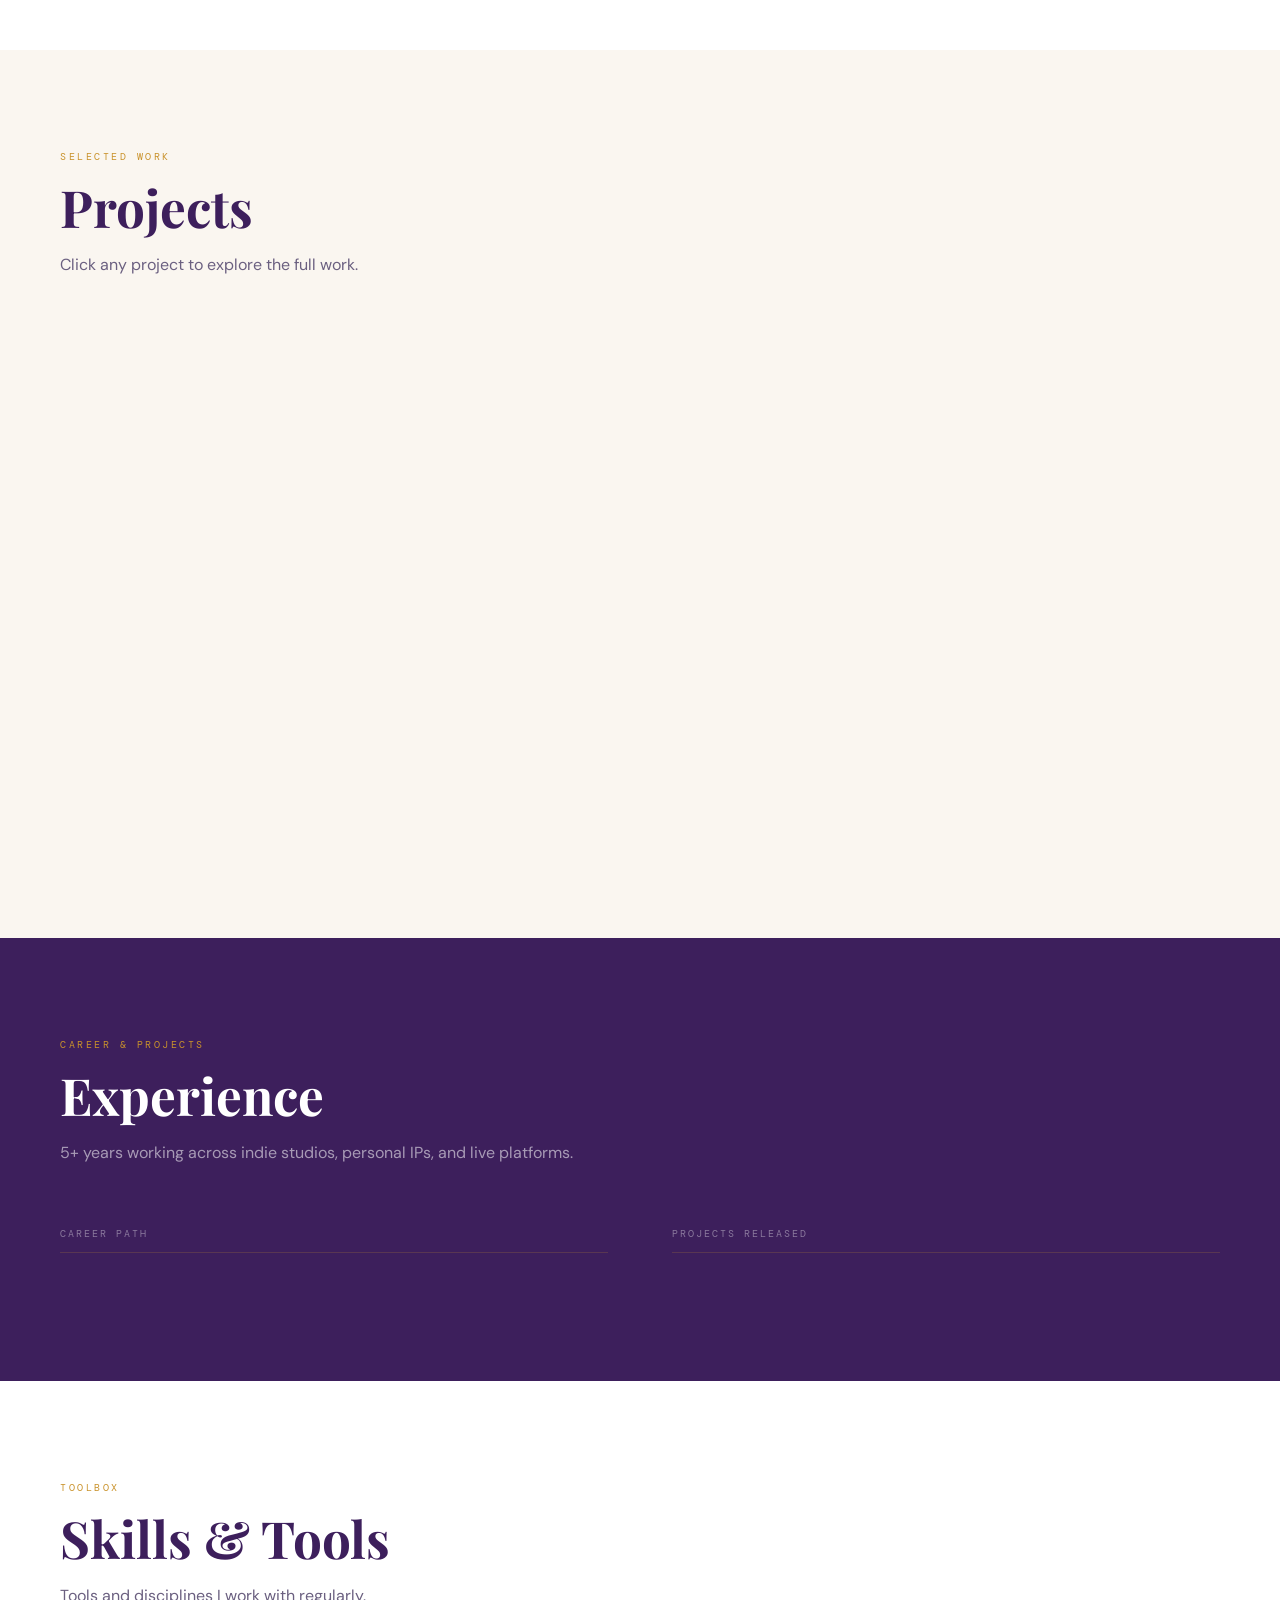
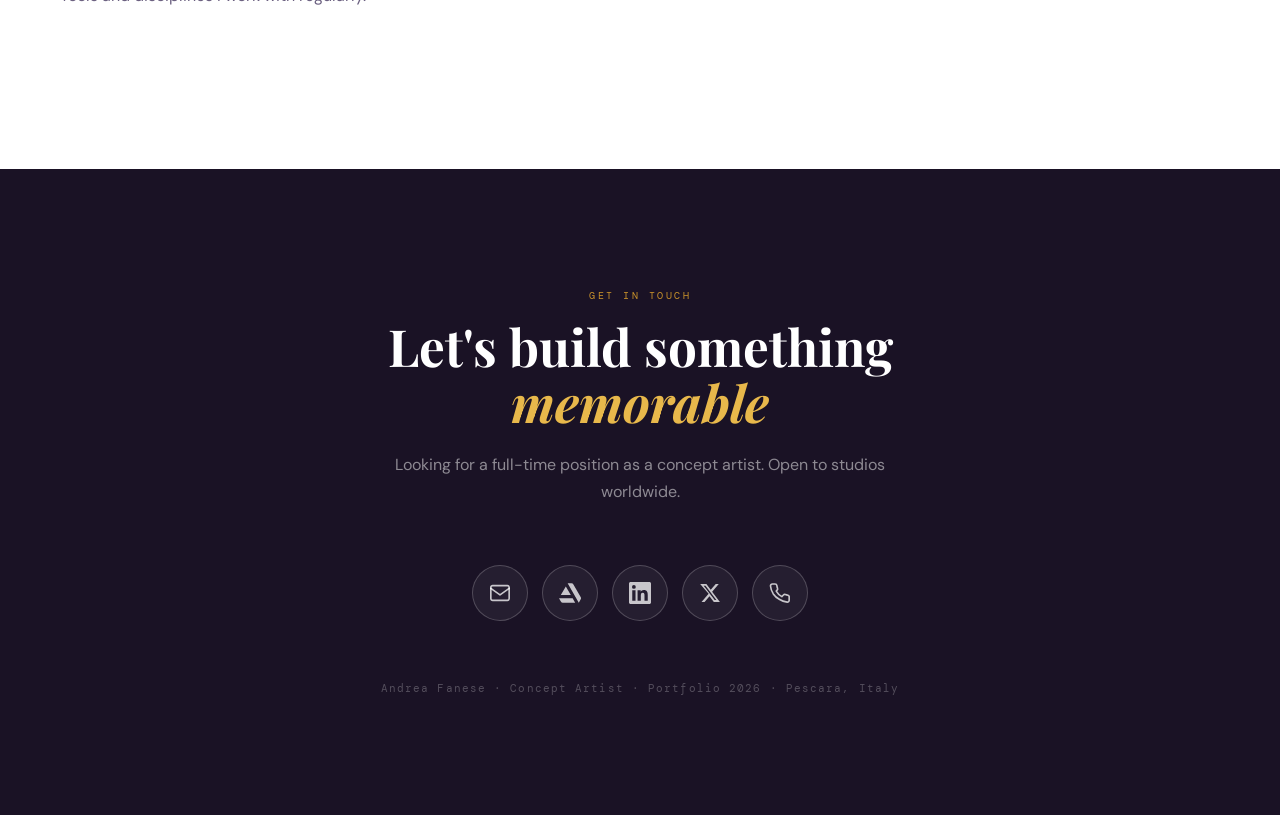
==== commit 858628ba: "wave test" ====
--- a/index.html
+++ b/index.html
@@ -43,6 +43,7 @@
       <div class="stat"><div class="stat-number">C1</div><div class="stat-label">English — IELTS certified</div></div>
     </div>
   </div>
+  <canvas class="hero-wave-canvas" id="wave-hero"></canvas>
   <button class="hero-arrow" onclick="scrollToAbout()" aria-label="Scroll down">
     <svg viewBox="0 0 24 24" fill="none" stroke="currentColor" stroke-width="1.8" stroke-linecap="round" stroke-linejoin="round">
       <polyline points="6 9 12 15 18 9"/>
@@ -57,7 +58,6 @@
 <!-- ABOUT -->
 <section id="about">
   <div>
-    <p class="section-label">Who I am</p>
     <h2 class="section-title">to be <em>fluid.</em></h2>
   </div>
   <div>
@@ -171,6 +171,7 @@
 </div>
 
 <script src="data/data.js"></script>
+<script src="wave.js"></script>
 <script src="script.js" defer></script>
 </body>
 </html>
--- a/style.css
+++ b/style.css
@@ -36,6 +36,7 @@
 .hero-arrow:hover{color:var(--gold);}
 .hero-arrow svg{width:44px;height:44px;}
 @keyframes arrowBounce{0%,100%{transform:translateX(-50%) translateY(0)}50%{transform:translateX(-50%) translateY(8px)}}
+.hero-wave-canvas{position:absolute;bottom:0;left:0;width:100%;height:72%;pointer-events:none;z-index:1;}
 .hero-right{position:relative;z-index:2;display:flex;align-items:stretch;padding:60px 90px 80px 0;}
 .hero-stats{display:flex;flex-direction:column;justify-content:space-evenly;width:100%;padding-left:48px;border-left:1px solid rgba(201,146,43,.2);opacity:0;animation:fadeIn 1s .9s forwards;}
 .hero-stats-label{font-family:'DM Mono',monospace;font-size:10px;letter-spacing:.2em;color:var(--gold);text-transform:uppercase;}
@@ -98,7 +99,7 @@
 .modal-nav:disabled{opacity:.15;pointer-events:none;}
 .modal-prev{left:16px;}
 .modal-next{right:16px;}
-.modal{background:var(--cream);max-width:1000px;width:100%;border-radius:4px;overflow:hidden;position:relative;margin:auto;}
+.modal{background:var(--cream);max-width:1600px;width:100%;border-radius:4px;overflow:hidden;position:relative;margin:auto;}
 .modal.modal-sectioned{max-height:88vh;display:flex;flex-direction:column;overflow:hidden;}
 .modal-body-sectioned{flex:1;overflow:hidden;display:flex;min-height:0;}
 .modal-sec-nav{width:170px;flex-shrink:0;border-right:1px solid rgba(61,32,80,.12);background:rgba(255,255,255,.4);display:flex;flex-direction:column;overflow:hidden;}
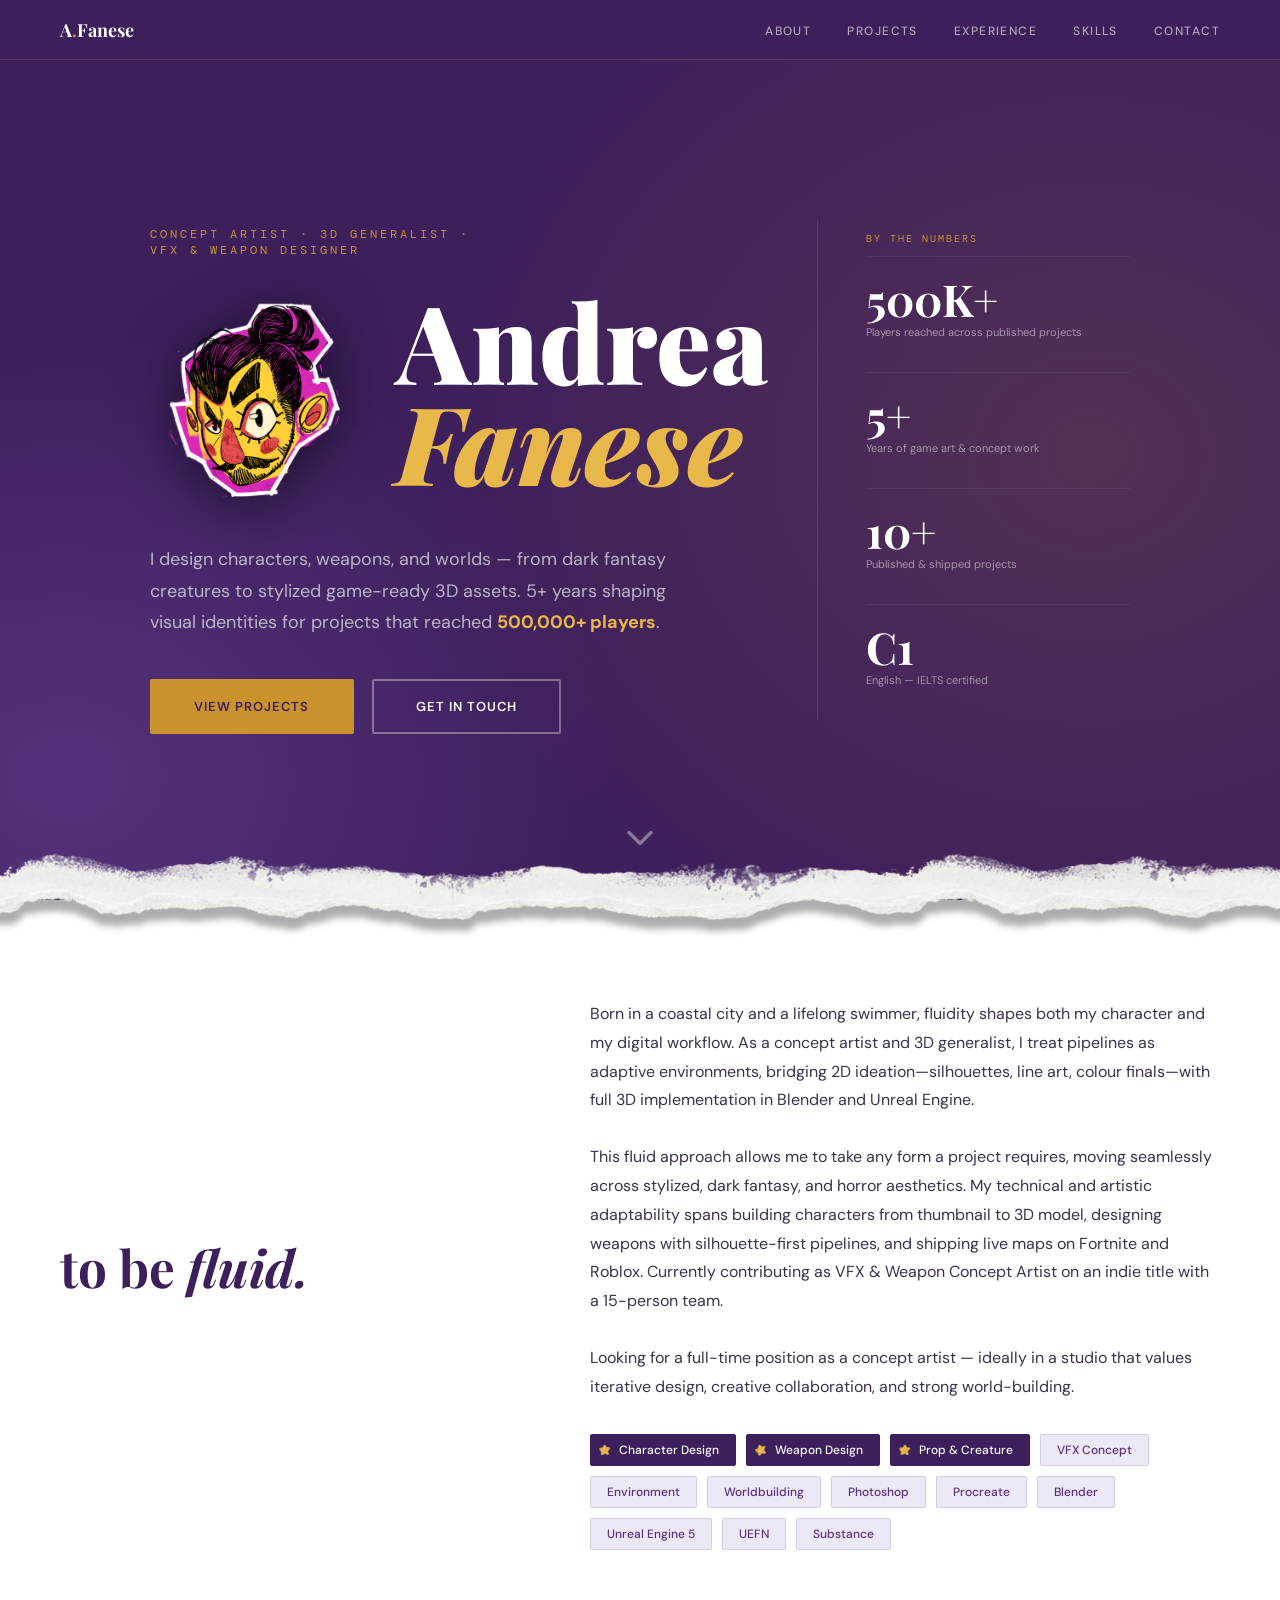
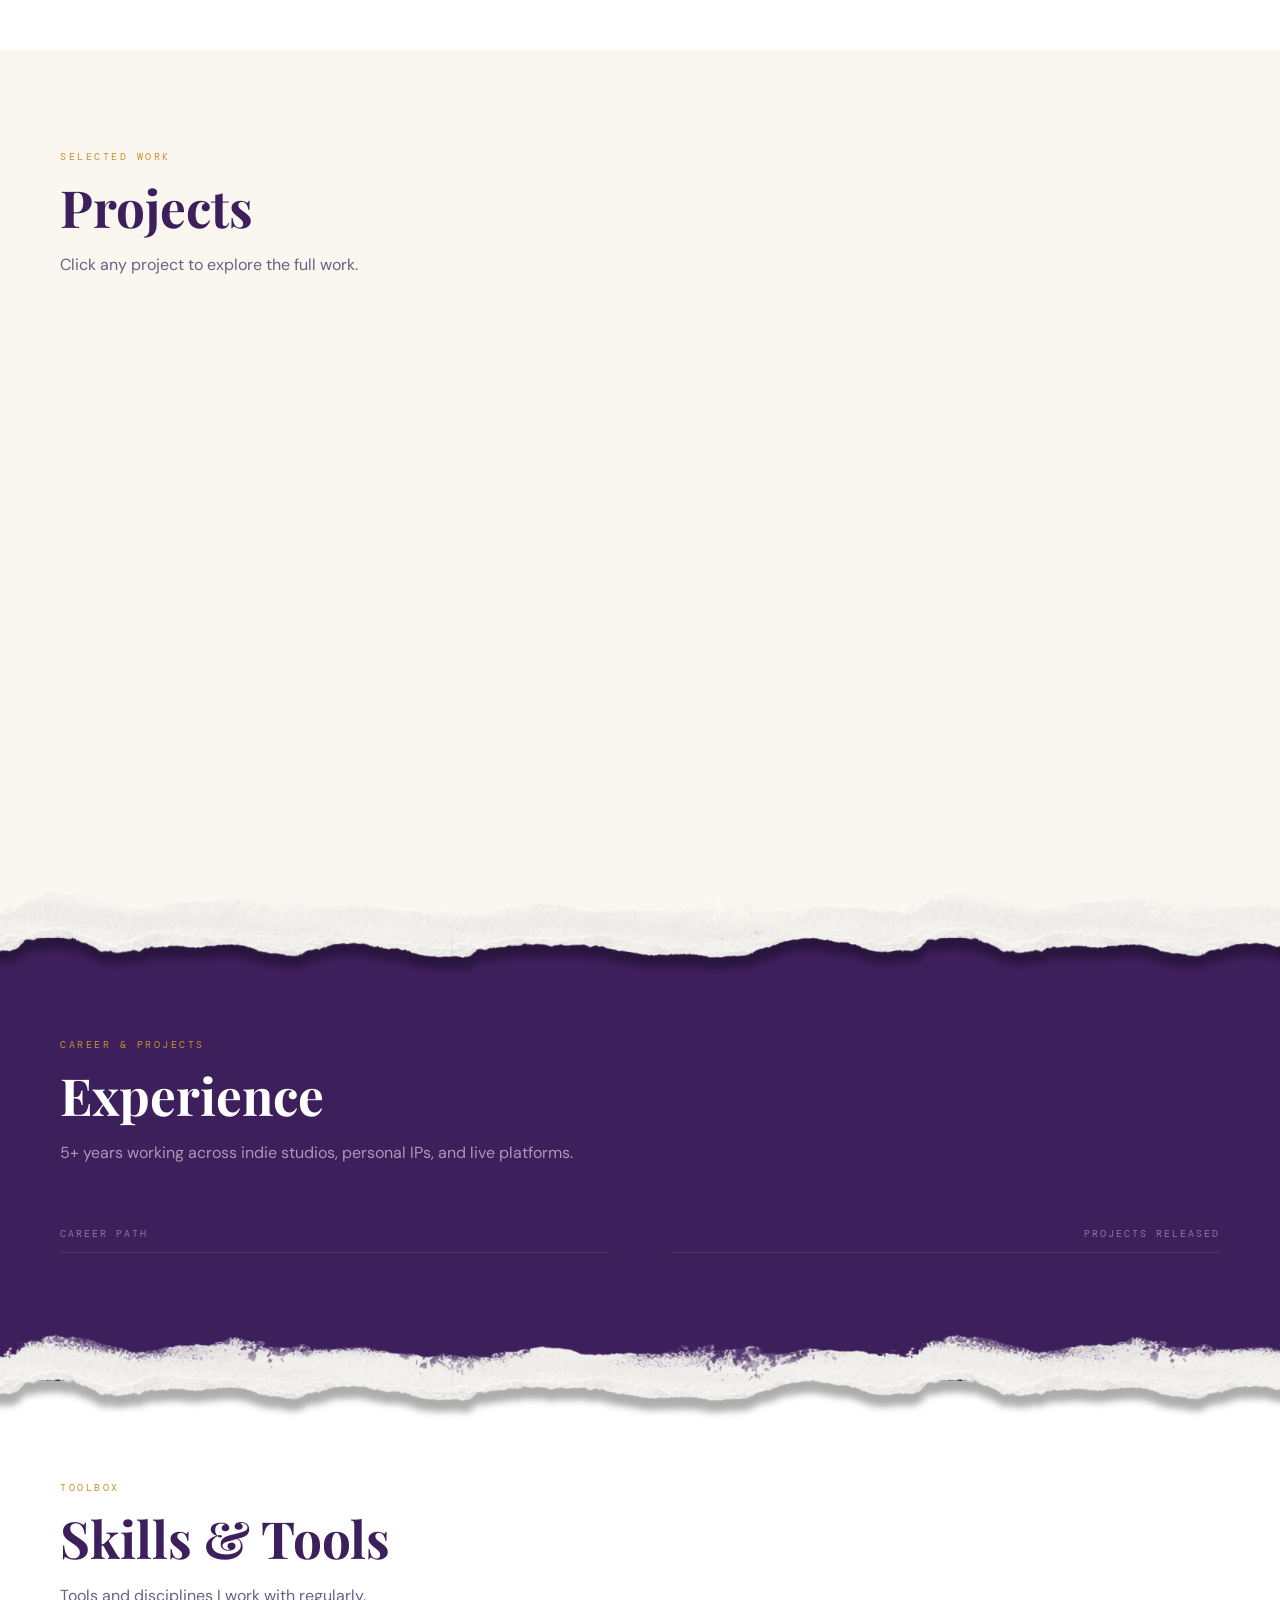
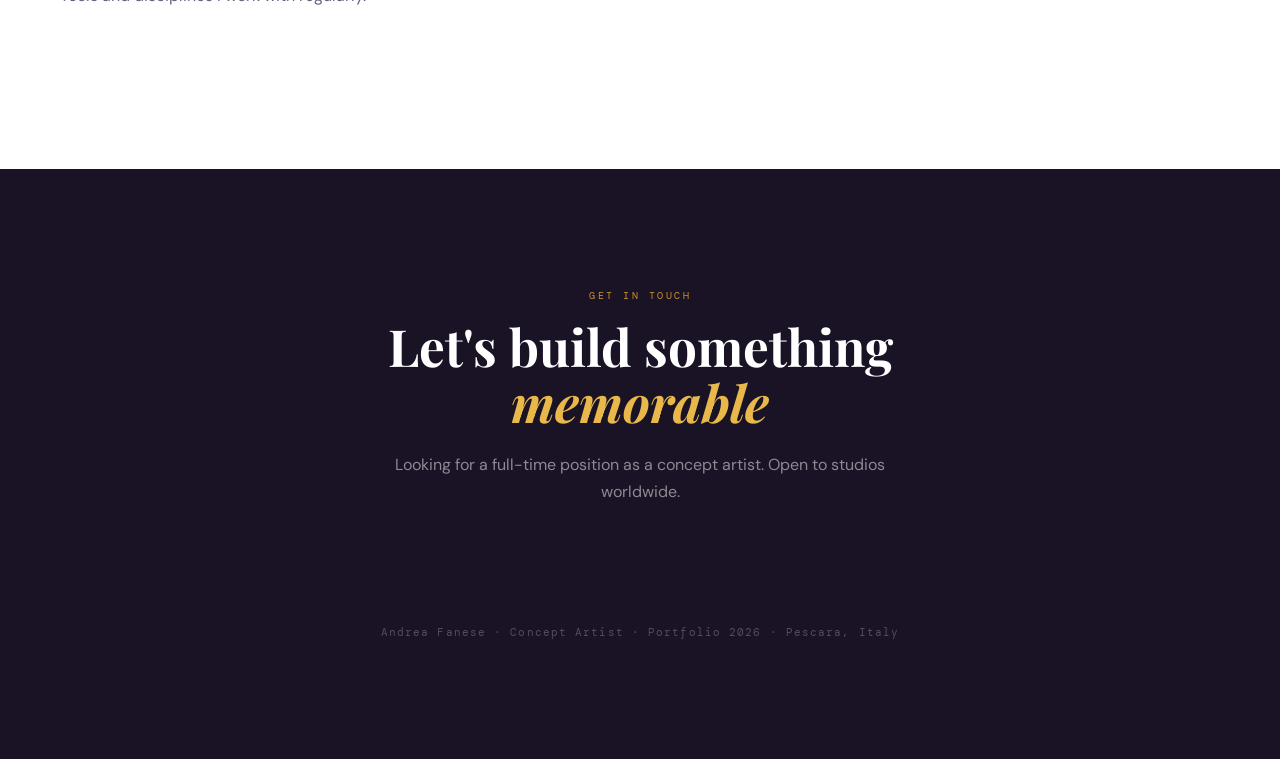
==== commit 3b8c557a: "small fixes, maybe icon visibles" ====
--- a/index.html
+++ b/index.html
@@ -126,29 +126,13 @@
   <p class="section-label" style="justify-content:center;display:flex;">Get in touch</p>
   <h2 class="section-title" style="text-align:center;">Let's build something<br><em style="color:var(--gold-light)">memorable</em></h2>
   <p class="section-sub">Looking for a full-time position as a concept artist. Open to studios worldwide.</p>
-  <div class="contact-links">
-    <a class="contact-icon-btn" href="mailto:faneseandrea@gmail.com" title="faneseandrea@gmail.com" aria-label="Email">
-      <svg viewBox="0 0 24 24" fill="none" stroke="currentColor" stroke-width="1.8" stroke-linecap="round" stroke-linejoin="round"><rect x="2" y="4" width="20" height="16" rx="2"/><path d="m22 7-10 7L2 7"/></svg>
-    </a>
-    <a class="contact-icon-btn" href="https://www.artstation.com/andrea_fanese" target="_blank" rel="noopener" title="ArtStation" aria-label="ArtStation">
-      <svg viewBox="0 0 24 24" fill="currentColor"><path d="M0 17.723l2.027 3.505h.001a2.424 2.424 0 0 0 2.164 1.333h13.457l-2.792-4.838H0zm24 .025c0-.484-.143-.935-.388-1.314L15.728 2.728a2.424 2.424 0 0 0-2.142-1.289H9.419L21.598 22.54l1.92-3.325c.378-.637.482-.919.482-1.467zm-11.129-3.462L7.428 4.858l-5.444 9.428h10.887z"/></svg>
-    </a>
-    <a class="contact-icon-btn" href="https://www.linkedin.com/in/andrea-fanese" target="_blank" rel="noopener" title="LinkedIn" aria-label="LinkedIn">
-      <svg viewBox="0 0 24 24" fill="currentColor"><path d="M20.447 20.452h-3.554v-5.569c0-1.328-.027-3.037-1.852-3.037-1.853 0-2.136 1.445-2.136 2.939v5.667H9.351V9h3.414v1.561h.046c.477-.9 1.637-1.85 3.37-1.85 3.601 0 4.267 2.37 4.267 5.455v6.286zM5.337 7.433a2.062 2.062 0 0 1-2.063-2.065 2.064 2.064 0 1 1 2.063 2.065zm1.782 13.019H3.555V9h3.564v11.452zM22.225 0H1.771C.792 0 0 .774 0 1.729v20.542C0 23.227.792 24 1.771 24h20.451C23.2 24 24 23.227 24 22.271V1.729C24 .774 23.2 0 22.222 0h.003z"/></svg>
-    </a>
-    <a class="contact-icon-btn" href="https://x.com/andre_fnfn" target="_blank" rel="noopener" title="Twitter / X" aria-label="Twitter / X">
-      <svg viewBox="0 0 24 24" fill="currentColor"><path d="M18.244 2.25h3.308l-7.227 8.26 8.502 11.24H16.17l-4.714-6.231-5.401 6.231H2.747l7.73-8.835L1.254 2.25H8.08l4.713 6.231zm-1.161 17.52h1.833L7.084 4.126H5.117z"/></svg>
-    </a>
-    <a class="contact-icon-btn" href="tel:+393480443450" title="+39 348 044 3450" aria-label="Phone">
-      <svg viewBox="0 0 24 24" fill="none" stroke="currentColor" stroke-width="1.8" stroke-linecap="round" stroke-linejoin="round"><path d="M22 16.92v3a2 2 0 0 1-2.18 2 19.79 19.79 0 0 1-8.63-3.07A19.5 19.5 0 0 1 4.69 13a19.79 19.79 0 0 1-3.07-8.67A2 2 0 0 1 3.6 2.23h3a2 2 0 0 1 2 1.72c.127.96.361 1.903.7 2.81a2 2 0 0 1-.45 2.11L7.91 9.9a16 16 0 0 0 6.06 6.06l1.77-1.79a2 2 0 0 1 2.11-.45c.907.339 1.85.573 2.81.7A2 2 0 0 1 22 16.92z"/></svg>
-    </a>
-  </div>
+  <div class="contact-links" id="contact-links"></div>
   <p class="footer-note">Andrea Fanese · Concept Artist · Portfolio 2026 · Pescara, Italy</p>
 </section>
 
 <!-- MODAL -->
 <div class="modal-overlay" id="modal-overlay" onclick="closeModal(event)">
-  <button class="modal-nav modal-prev" id="modal-prev" onclick="event.stopPropagation();modalNav(-1)">&#8249;</button>
+  <button class="modal-nav modal-prev" id="modal-prev" onclick="event.stopPropagation();modalNav(-1)"></button>
   <div class="modal" id="modal">
     <div class="modal-header">
       <div>
@@ -161,7 +145,7 @@
     </div>
     <div class="modal-body"></div>
   </div>
-  <button class="modal-nav modal-next" id="modal-next" onclick="event.stopPropagation();modalNav(1)">&#8250;</button>
+  <button class="modal-nav modal-next" id="modal-next" onclick="event.stopPropagation();modalNav(1)"></button>
 </div>
 
 <!-- LIGHTBOX -->
--- a/style.css
+++ b/style.css
@@ -12,8 +12,9 @@
 .nav-links a:hover{color:var(--gold);}
 
 /* PAPER DIVIDER */
-.paper-divider{position:relative;height:0;z-index:10;}
-.paper-divider img{position:absolute;left:50%;top:0;transform:translate(-50%,-50%);width:118%;pointer-events:none;}
+.paper-divider{position:relative;height:0;z-index:10;overflow:visible;}
+.paper-divider img{display:none;}
+.paper-divider::before{content:'';display:block;position:absolute;left:0;right:0;top:0;height:360px;transform:translateY(-50%);background:url("images/divider_paper.png") left center / auto 100% repeat-x;pointer-events:none;}
 
 /* HERO */
 .hero{height:calc(100vh - 60px);min-height:600px;background:var(--purple);display:grid;grid-template-columns:1fr 1fr;position:relative;overflow:hidden;}
@@ -55,7 +56,11 @@
 .about-body{font-size:16px;line-height:1.8;color:#3D3050;margin-bottom:28px;}
 .skill-chips{display:flex;flex-wrap:wrap;gap:10px;margin-top:32px;}
 .chip{display:inline-block;padding:7px 16px;font-size:12px;font-weight:500;border-radius:2px;background:var(--mist);color:var(--purple-mid);border:1px solid rgba(92,48,128,.15);}
-.chip.highlight{background:var(--purple);color:var(--white);border-color:var(--purple);}
+.chip.highlight{background:var(--purple);color:var(--white);border-color:var(--purple);position:relative;padding-left:28px;}
+.chip.highlight::after{content:'';position:absolute;left:7px;top:50%;width:13px;height:13px;background:var(--gold-light);-webkit-mask:url("images/Star.png") center/contain no-repeat;mask:url("images/Star.png") center/contain no-repeat;transform:translateY(-50%) rotate(var(--star-rot,8deg));}
+.chip.highlight:nth-child(1)::after{--star-rot:10deg;}
+.chip.highlight:nth-child(2)::after{--star-rot:-7deg;}
+.chip.highlight:nth-child(3)::after{--star-rot:14deg;}
 
 /* PROJECTS */
 #projects{background-color:var(--cream); background-image: url("images/paper_background.png"); background-size: 50%; background-blend-mode: soft-light;}
@@ -63,45 +68,56 @@
 .filter-sidebar{width:130px;flex-shrink:0;position:sticky;top:90px;display:flex;flex-direction:column;gap:2px;}
 .projects-wrapper{flex:1;min-width:0;}
 .filter-btn{display:flex;align-items:center;gap:10px;width:100%;padding:8px 0;background:none;border:none;font-size:14px;font-weight:500;letter-spacing:.03em;color:rgba(61,31,92,.45);cursor:pointer;transition:color .18s;text-align:left;font-family:inherit;}
-.filter-btn::before{content:'';width:5px;height:5px;border-radius:50%;background:currentColor;flex-shrink:0;opacity:.45;transition:opacity .18s,transform .18s;}
+.filter-btn::before{content:'';width:5px;height:5px;border-radius:50%;background:currentColor;flex-shrink:0;opacity:.45;transition:opacity .18s,transform .18s,width .2s,height .2s;}
 .filter-btn:hover{color:var(--purple);}
 .filter-btn:hover::before{opacity:.7;}
 .filter-btn.active{color:var(--purple);font-weight:700;}
-.filter-btn.active::before{opacity:1;transform:scale(1.3);}
-.projects-grid{display:grid;grid-template-columns:repeat(6,1fr);gap:12px;grid-auto-flow:dense;}
+.filter-btn.active::before{opacity:1;transform:rotate(var(--dot-rot,0deg));border-radius:0;width:18px;height:18px;background:var(--purple);-webkit-mask:url("images/Circle.png") center/contain no-repeat;mask:url("images/Circle.png") center/contain no-repeat;}
+.projects-grid{display:grid;grid-template-columns:repeat(6,1fr);gap:12px;grid-auto-flow:dense;transition:opacity .18s ease;}
 .project-card{position:relative;background:var(--purple);overflow:hidden;cursor:pointer;will-change:transform;border-radius:6px;transition:box-shadow .4s ease;aspect-ratio:3/2;}
 .project-card:hover{z-index:2;box-shadow:0 28px 70px rgba(0,0,0,.55),0 8px 22px rgba(0,0,0,.3);}
+.project-card::before{content:'';position:absolute;top:0;left:0;right:0;height:55%;background:linear-gradient(to bottom,rgba(15,4,30,.82) 0%,transparent 100%);opacity:0;transition:opacity .35s;z-index:2;pointer-events:none;}
+.project-card:hover::before{opacity:1;}
 .project-card.featured{grid-column:span 2;aspect-ratio:3/1;}
 .project-card.wide{grid-column:span 3;aspect-ratio:9/2;}
+.project-card.vertical{grid-column:span 1;aspect-ratio:3/4;}
 .project-thumb{width:100%;height:100%;object-fit:cover;opacity:1;transition:opacity .35s;display:block;will-change:transform;}
-.project-card:hover .project-thumb{opacity:.38;}
-.project-overlay{position:absolute;inset:0;background:transparent;display:flex;flex-direction:column;justify-content:space-between;padding:18px;transition:background .35s;}
-.project-card:hover .project-overlay{background:linear-gradient(to bottom,rgba(20,8,40,.82) 0%,rgba(20,8,40,.12) 38%,rgba(20,8,40,.12) 62%,rgba(20,8,40,.88) 100%);}
+.project-card:hover .project-thumb{opacity:.45;}
+.card-wave-canvas{position:absolute;inset:0;width:100%;height:100%;pointer-events:none;z-index:1;}
+.project-overlay{position:absolute;inset:0;background:transparent;display:flex;flex-direction:column;justify-content:flex-end;padding:18px;z-index:3;}
 .project-tags{display:none;}
-.project-name{font-family:'Playfair Display',serif;font-size:20px;font-weight:700;color:var(--white);line-height:1.2;opacity:0;transform:translateY(-5px);transition:opacity .3s,transform .3s;}
+.project-bottom{display:flex;flex-direction:column;gap:6px;}
+.project-name{font-family:'Playfair Display',serif;font-size:18px;font-weight:700;color:var(--white);line-height:1.2;opacity:0;transform:translateY(5px);transition:opacity .3s,transform .3s;}
 .project-card:hover .project-name{opacity:1;transform:translateY(0);}
-.project-bottom{display:flex;flex-direction:column;gap:8px;}
+.card-name-main{opacity:.65;font-size:.8em;}
+.card-name-sep{opacity:.45;font-size:.8em;}
+.card-name-sub{font-size:1em;}
 .project-desc{font-size:12px;color:rgba(255,255,255,.82);line-height:1.45;display:-webkit-box;-webkit-line-clamp:2;-webkit-box-orient:vertical;overflow:hidden;opacity:0;transform:translateY(6px);transition:opacity .3s .04s,transform .3s .04s;}
 .project-card:hover .project-desc{opacity:1;transform:translateY(0);}
 .project-actions{display:flex;gap:10px;opacity:0;transform:translateY(5px);transition:opacity .3s .08s,transform .3s .08s;}
 .project-card:hover .project-actions{opacity:1;transform:translateY(0);}
-.proj-btn{font-size:11px;font-weight:600;letter-spacing:.08em;text-transform:uppercase;padding:8px 16px;border-radius:2px;cursor:pointer;border:none;text-decoration:none;display:inline-block;}
+.proj-btn{font-size:11px;font-weight:600;letter-spacing:.08em;text-transform:uppercase;padding:8px 16px;border-radius:2px;cursor:pointer;border:none;text-decoration:none;display:inline-block;-webkit-tap-highlight-color:transparent;}
+.proj-btn:focus{outline:none;}
 .proj-btn-primary{background:var(--gold);color:var(--purple);}
 .proj-btn-primary:hover{background:var(--gold-light);}
 .proj-btn-outline{background:transparent;color:rgba(255,255,255,.8);border:1px solid rgba(255,255,255,.3);}
 .proj-btn-outline:hover{border-color:var(--white);}
 
 /* MODAL */
-.modal-overlay{display:none;position:fixed;inset:0;background:rgba(15,5,30,.92);z-index:1000;overflow-y:auto;padding:40px 20px;}
+.modal-overlay{display:none;position:fixed;inset:0;background:rgba(15,5,30,.92);z-index:1000;overflow-y:auto;padding:40px 20px 92px;}
 .modal-overlay.open{display:flex;align-items:flex-start;justify-content:center;}
-.modal-nav{position:fixed;top:50%;transform:translateY(-50%);background:rgba(255,255,255,.07);border:1px solid rgba(255,255,255,.15);color:rgba(255,255,255,.6);width:48px;height:48px;border-radius:50%;font-size:26px;cursor:pointer;z-index:1001;transition:all .2s;display:flex;align-items:center;justify-content:center;line-height:1;}
-.modal-nav:hover{background:rgba(201,146,43,.2);color:var(--gold);border-color:rgba(201,146,43,.5);}
+.modal-nav{position:fixed;bottom:24px;background:none;border:none;width:40px;height:40px;font-size:0;cursor:pointer;z-index:1001;transition:opacity .2s;display:flex;align-items:center;justify-content:center;opacity:.7;}
+.modal-nav::before{content:'';display:block;width:40px;height:40px;background:#e8b84b;transition:background .2s,transform .2s;}
+.modal-nav:hover{opacity:1;}
+.modal-nav:hover::before{background:#f5cc6e;transform:scale(1.15);}
 .modal-nav:disabled{opacity:.15;pointer-events:none;}
 .modal-prev{left:16px;}
+.modal-prev::before{-webkit-mask:url("images/Arrow%20Left.png") center/contain no-repeat;mask:url("images/Arrow%20Left.png") center/contain no-repeat;}
 .modal-next{right:16px;}
+.modal-next::before{-webkit-mask:url("images/Arrow%20Right.png") center/contain no-repeat;mask:url("images/Arrow%20Right.png") center/contain no-repeat;}
 .modal{background:var(--cream);max-width:1600px;width:100%;border-radius:4px;overflow:hidden;position:relative;margin:auto;}
 .modal.modal-sectioned{max-height:88vh;display:flex;flex-direction:column;overflow:hidden;}
-.modal-body-sectioned{flex:1;overflow:hidden;display:flex;min-height:0;}
+.modal-body-sectioned{flex:1;overflow:hidden;display:flex;min-height:0;position:relative;}
 .modal-sec-nav{width:170px;flex-shrink:0;border-right:1px solid rgba(61,32,80,.12);background:rgba(255,255,255,.4);display:flex;flex-direction:column;overflow:hidden;}
 .modal-sec-nav-items{flex:1;overflow-y:auto;padding:20px 8px;}
 .modal-sec-nav-footer{padding:12px 8px 14px;border-top:1px solid rgba(61,32,80,.08);flex-shrink:0;}
@@ -110,11 +126,11 @@
 .modal-sec-nav-item{padding:9px 12px 9px 28px;font-size:12px;color:rgba(61,32,80,.5);cursor:pointer;border-left:none;transition:color .18s;line-height:1.35;position:relative;}
 .modal-sec-nav-item:not(:first-child)::before{content:'';position:absolute;left:8px;top:0;bottom:calc(50% + 6px);width:1px;background:rgba(201,146,43,.3);}
 .modal-sec-nav-item:not(:last-child)::after{content:'';position:absolute;left:8px;top:calc(50% + 6px);bottom:0;width:1px;background:rgba(201,146,43,.3);}
-.nav-dot{position:absolute;left:3px;top:50%;transform:translateY(-50%);width:11px;height:11px;border-radius:50%;background:rgba(61,32,80,.12);border:2px solid rgba(61,32,80,.18);display:block;z-index:1;transition:background .18s,border-color .18s,box-shadow .18s;}
+.nav-dot{position:absolute;left:3px;top:50%;transform:translateY(-50%);width:11px;height:11px;border-radius:50%;background:rgba(61,32,80,.12);border:2px solid rgba(61,32,80,.18);display:block;z-index:1;transition:background .2s,border-color .2s,box-shadow .2s,width .2s,height .2s,left .2s;}
 .modal-sec-nav-item:hover{color:var(--purple);}
 .modal-sec-nav-item.active{color:var(--purple);font-weight:600;background:none;}
-.modal-sec-nav-item.active .nav-dot{background:var(--gold);border-color:rgba(255,255,255,.8);box-shadow:0 0 0 3px rgba(201,146,43,.25);}
-.modal-sec-content{flex:1;overflow-y:auto;padding:32px 36px;}
+.modal-sec-nav-item.active .nav-dot{left:-3px;width:22px;height:22px;background:var(--gold);border:none;box-shadow:none;border-radius:0;-webkit-mask:url("images/Circle.png") center/contain no-repeat;mask:url("images/Circle.png") center/contain no-repeat;}
+.modal-sec-content{flex:1;overflow-y:auto;padding:10px 14px;}
 .modal-sec-block{margin-bottom:28px;}
 .modal-sec-block-header{display:flex;align-items:center;justify-content:space-between;gap:10px;background:var(--mist);border-radius:6px;padding:10px 14px;margin-bottom:8px;}
 .modal-sec-block-title{font-family:'DM Mono',monospace;font-size:11px;letter-spacing:.14em;text-transform:uppercase;color:rgba(61,32,80,.6);font-weight:500;}
@@ -123,7 +139,7 @@
 .sec-tool-icon img{width:16px;height:16px;object-fit:contain;display:block;}
 .sec-tool-icon>span{font-size:14px;line-height:1;}
 .modal-sec-images{display:grid;grid-template-columns:1fr;gap:10px;}
-.modal-sec-images img{width:100%;height:auto;display:block;border-radius:6px;cursor:zoom-in;transition:opacity .2s;border:1px solid rgba(61,32,80,.08);}
+.modal-sec-images img{width:100%;height:auto;display:block;border-radius:4px;cursor:zoom-in;transition:opacity .2s;}
 .modal-sec-images img:hover{opacity:.85;}
 .modal-sec-desc{font-size:13px;line-height:1.7;color:#3D3050;margin-bottom:32px;}
 .modal-sec-tools{display:flex;gap:8px;flex-wrap:wrap;padding:20px 36px;border-top:1px solid rgba(61,32,80,.08);}
@@ -136,6 +152,7 @@
 .modal-close{background:rgba(255,255,255,.1);border:none;color:var(--white);font-size:20px;width:40px;height:40px;border-radius:50%;cursor:pointer;flex-shrink:0;display:flex;align-items:center;justify-content:center;transition:background .2s;}
 .modal-close:hover{background:rgba(255,255,255,.2);}
 .modal-body{padding:40px;}
+.modal-body.modal-body-sectioned{padding:0;}
 .modal-desc{font-size:15px;line-height:1.8;color:#3D3050;margin-bottom:32px;}
 .modal-gallery{display:grid;grid-template-columns:1fr;gap:6px;margin-bottom:32px;}
 .modal-gallery img{width:100%;height:auto;display:block;border-radius:2px;cursor:zoom-in;transition:opacity .2s;}
@@ -144,7 +161,36 @@
 .modal-tools{display:flex;gap:8px;flex-wrap:wrap;}
 .tool-badge{background:var(--mist);color:var(--purple-mid);font-size:12px;font-weight:600;padding:6px 14px;border-radius:2px;border:1px solid rgba(92,48,128,.15);}
 .modal-link-wrap{margin-top:24px;padding-top:20px;border-top:1px solid rgba(61,32,80,.08);}
-.modal-body-sectioned.modal-no-nav .modal-sec-content{padding:32px 40px;}
+.modal-body-sectioned.modal-no-nav .modal-sec-content{padding:10px 14px;}
+
+/* TWO-COLUMN MODAL */
+.modal.modal-two-col .modal-header{display:none;}
+.modal-left-panel{width:280px;flex-shrink:0;background:var(--purple);display:flex;flex-direction:column;overflow:hidden;position:relative;border-right:1px solid rgba(201,146,43,.12);}
+.modal-left-panel .modal-close{position:absolute;top:14px;left:14px;right:auto;z-index:2;width:28px;height:28px;background:none;border:none;cursor:pointer;padding:0;font-size:0;color:transparent;}
+.modal-left-panel .modal-close::before{content:'';display:block;width:100%;height:100%;background:#e8b84b;-webkit-mask:url("images/X.png") center/contain no-repeat;mask:url("images/X.png") center/contain no-repeat;transition:transform .2s;}
+.modal-left-panel .modal-close:hover::before{transform:scale(1.2);}
+.modal-left-inner{flex:1;overflow-y:auto;padding:56px 20px 28px 24px;display:flex;flex-direction:column;}
+.modal-left-inner .modal-tags{margin-bottom:14px;}
+.modal-left-title{font-family:'Playfair Display',serif;font-size:22px;font-weight:900;color:var(--white);line-height:1.2;margin-bottom:8px;}
+.modal-left-sub{font-size:11px;color:rgba(255,255,255,.45);line-height:1.5;margin-bottom:14px;}
+.modal-left-desc{font-size:12.5px;line-height:1.7;color:rgba(255,255,255,.5);margin-bottom:20px;}
+.modal-chapters-label{font-family:'DM Mono',monospace;font-size:9px;letter-spacing:.15em;text-transform:uppercase;color:var(--gold);margin-bottom:10px;}
+.modal-left-panel .modal-sec-nav-items{flex:1;padding:0;overflow-y:visible;}
+.modal-left-panel .modal-sec-nav-item{color:rgba(255,255,255,.4);display:flex;align-items:center;gap:8px;}
+.modal-left-panel .modal-sec-nav-item:hover{color:rgba(255,255,255,.75);}
+.modal-left-panel .modal-sec-nav-item.active{color:var(--white);}
+.modal-left-panel .nav-dot{background:rgba(255,255,255,.15);border-color:rgba(255,255,255,.2);}
+.modal-left-panel .modal-sec-nav-item.active .nav-dot{background:var(--gold);border:none;box-shadow:none;border-radius:0;-webkit-mask:url("images/Circle.png") center/contain no-repeat;mask:url("images/Circle.png") center/contain no-repeat;}
+.modal-left-panel .modal-sec-nav-item:not(:first-child)::before{background:rgba(255,255,255,.12);}
+.modal-left-panel .modal-sec-nav-item:not(:last-child)::after{background:rgba(255,255,255,.12);}
+.nav-item-label{flex:1;min-width:0;}
+.modal-left-panel .modal-sec-tool-icons{margin-left:auto;gap:4px;}
+.modal-left-panel .sec-tool-icon{width:26px;height:26px;}
+.modal-left-panel .sec-tool-icon img{width:20px;height:20px;filter:brightness(0) invert(1);}
+.modal-sec-block-header .sec-tool-icon img{filter:brightness(0) invert(1) brightness(.56) sepia(1) saturate(3.5) hue-rotate(231deg) saturate(.6) brightness(.376);}
+.modal-left-panel .sec-tool-icon>span{font-size:17px;}
+.modal-link-desktop{margin-top:auto;padding:16px 0;display:flex;justify-content:center;}
+.modal-link-mobile{display:none;}
 
 /* LIGHTBOX */
 .lightbox{display:none;position:fixed;inset:0;background:rgba(0,0,0,.95);z-index:2000;align-items:center;justify-content:center;}
@@ -162,6 +208,7 @@
 .timeline{position:relative;padding-left:32px;}
 .timeline::before{content:'';position:absolute;left:0;top:8px;bottom:8px;width:1px;background:linear-gradient(to bottom,var(--gold),rgba(201,146,43,.1));}
 .timeline-mirror{padding-left:0;padding-right:32px;text-align:right;}
+.exp-col:last-child .col-heading{text-align:right;}
 .timeline-mirror::before{left:auto;right:0;}
 .timeline-mirror .timeline-dot{left:auto;right:-38px;}
 .timeline-mirror .timeline-bullets li{padding-left:0;padding-right:18px;}
@@ -196,7 +243,7 @@
 .skill-progress{stroke:var(--purple-light);transition:stroke .25s;}
 .skill-group:hover .skill-progress{stroke:var(--gold-light);}
 .skill-icon{position:absolute;inset:0;display:flex;align-items:center;justify-content:center;}
-.skill-icon-img{width:28px;height:28px;object-fit:contain;display:block;transition:filter .25s;}
+.skill-icon-img{width:28px;height:28px;object-fit:contain;display:block;transition:filter .25s;filter:brightness(0) invert(1) brightness(.56) sepia(1) saturate(3.5) hue-rotate(231deg) saturate(.6) brightness(.875);}
 .skill-group:hover .skill-icon-img{filter:brightness(0) invert(1);}
 .skill-icon-emoji{font-size:22px;line-height:1;user-select:none;}
 .skill-icon-brand{font-family:'DM Mono',monospace;font-size:15px;font-weight:700;letter-spacing:.02em;color:var(--brand,var(--purple));transition:color .25s;}
@@ -246,6 +293,7 @@
 }
 
 @media(max-width:900px){
+  .paper-divider::before{height:198px;}
   .hero{grid-template-columns:1fr;height:calc(100dvh - 40px);min-height:560px;overflow:hidden;}
   .hero-left{padding:12px 28px max(96px,calc(env(safe-area-inset-bottom) + 80px));align-items:center;text-align:center;justify-content:flex-start;}
   .tag-line{font-size:8px;letter-spacing:.08em;white-space:nowrap;overflow:hidden;margin-bottom:14px;}
@@ -262,10 +310,12 @@
   #about{grid-template-columns:1fr;gap:40px;}
   .skills-layout{grid-template-columns:1fr;}
   .projects-layout{flex-direction:column;gap:24px;}
-  .filter-sidebar{width:100%;flex-direction:row;flex-wrap:wrap;position:static;gap:0 4px;}
-  .filter-btn{width:auto;padding:6px 12px;font-size:11px;background:rgba(61,31,92,.06);border-radius:20px;}
+  .filter-sidebar{width:100%;flex-direction:row;flex-wrap:nowrap;overflow-x:auto;position:static;gap:0 6px;padding-bottom:4px;scrollbar-width:none;}
+  .filter-sidebar::-webkit-scrollbar{display:none;}
+  .filter-btn{width:auto;flex-shrink:0;padding:7px 16px;font-size:10px;letter-spacing:.1em;font-family:'DM Mono',monospace;font-weight:500;text-transform:uppercase;background:rgba(61,31,92,.07);color:rgba(61,31,92,.5);border-radius:2px;border:1px solid rgba(61,31,92,.12);}
   .filter-btn::before{display:none;}
-  .filter-btn.active{background:var(--purple);color:var(--white);}
+  .filter-btn.active{background:var(--purple);color:var(--white);border-color:var(--purple);}
+  .filter-btn:hover{background:rgba(61,31,92,.14);color:var(--purple);border-color:rgba(61,31,92,.25);}
   .projects-grid{grid-template-columns:repeat(3,1fr);}
   .project-card.featured{grid-column:span 2;aspect-ratio:3/1;}
   .project-card.wide{grid-column:span 3;aspect-ratio:9/2;}
@@ -274,7 +324,7 @@
 }
 @media(max-width:768px){
   .projects-grid{grid-template-columns:1fr!important;}
-  .project-card,.project-card.featured,.project-card.wide{grid-column:span 1;}
+  .project-card,.project-card.featured,.project-card.wide{grid-column:span 1;aspect-ratio:3/2!important;}
   .skills-layout{grid-template-columns:1fr;}
   /* Modal fullscreen */
   .modal-overlay{padding:0;}
@@ -293,6 +343,43 @@
   .modal-sec-nav-item.active{color:var(--purple);font-weight:600;background:none;}
   .modal-sec-nav-item.active .nav-dot{background:var(--gold-light);border-color:var(--gold);box-shadow:0 0 0 3px rgba(232,184,75,.18);}
   /* Single column images */
-  .modal-sec-content{padding:16px 14px;}
+  .modal-sec-content{padding:0;}
   .modal-sec-images{grid-template-columns:1fr;}
+  /* Two-col modal mobile: collapsible top header + full-width images */
+  .modal.modal-two-col.modal-sectioned{max-height:100dvh;height:100dvh;}
+  .modal.modal-two-col .modal-body-sectioned{flex-direction:column;}
+  /* Header panel → top bar */
+  .modal-left-panel{width:100%;max-height:none;flex-shrink:0;border-right:none;border-bottom:1px solid rgba(201,146,43,.12);}
+  .modal-left-panel .modal-close{top:10px;right:10px;}
+  .modal-left-inner{padding:44px 16px 12px 16px;overflow-y:visible;}
+  .modal-left-title{font-size:18px;margin-bottom:4px;}
+  .modal-left-inner .modal-tags{margin-bottom:8px;}
+  /* Collapsible parts */
+  .modal-left-sub{max-height:40px;overflow:hidden;transition:max-height .25s ease,opacity .2s,margin .25s;}
+  .modal-left-desc{max-height:120px;overflow:hidden;transition:max-height .25s ease,opacity .2s,margin .25s;}
+  .modal-chapters-label{max-height:20px;overflow:hidden;transition:max-height .25s,opacity .2s,margin .25s;}
+  .modal-left-panel.collapsed .modal-left-sub{max-height:0;opacity:0;margin-bottom:0;}
+  .modal-left-panel.collapsed .modal-left-desc{max-height:0;opacity:0;margin-bottom:0;}
+  .modal-left-panel.collapsed .modal-tags{max-height:0;overflow:hidden;opacity:0;margin:0;}
+  .modal-left-panel.collapsed .modal-chapters-label{max-height:0;opacity:0;margin:0;}
+  .modal-left-panel.collapsed .modal-left-inner{padding-bottom:4px;}
+  /* Chapter nav → filter-style buttons */
+  .modal-left-panel .modal-sec-nav-items{display:flex;flex-direction:row;align-items:center;justify-content:center;overflow-x:auto;padding:4px 0 6px;gap:6px;scrollbar-width:none;}
+  .modal-left-panel .modal-sec-nav-items::-webkit-scrollbar{display:none;}
+  .modal-left-panel .modal-sec-nav-items::before{display:none;}
+  .modal-left-panel .modal-sec-nav-item{flex-direction:row;align-items:center;padding:5px 12px;gap:0;font-size:10px;font-family:'DM Mono',monospace;letter-spacing:.08em;text-transform:uppercase;font-weight:500;min-width:auto;flex-shrink:0;white-space:nowrap;background:rgba(255,255,255,.08);border:1px solid rgba(255,255,255,.15);border-radius:2px;color:rgba(255,255,255,.5);line-height:1.3;}
+  .modal-left-panel .modal-sec-nav-item::before,.modal-left-panel .modal-sec-nav-item::after{display:none;}
+  .modal-left-panel .modal-sec-nav-item.active{background:rgba(201,146,43,.25);border-color:rgba(201,146,43,.55);color:var(--white);}
+  .modal-left-panel .modal-sec-nav-item .nav-dot{display:none;}
+  .nav-item-label{max-width:none;overflow:visible;white-space:nowrap;}
+  .modal-left-panel .modal-sec-tool-icons{display:none;}
+  /* Show section title + icons in images area on mobile */
+  .modal.modal-two-col .modal-sec-block-header{display:flex;}
+  .modal-sec-block-header .sec-tool-icon{width:30px;height:30px;}
+  .modal-sec-block-header .sec-tool-icon img{width:26px;height:26px;}
+  .modal-sec-block-header .sec-tool-icon>span{font-size:22px;}
+  .modal-link-desktop{display:none;}
+  .modal-link-mobile{display:flex;justify-content:center;position:absolute;bottom:20px;left:20px;right:20px;z-index:20;}
+  /* Images area */
+  .modal.modal-two-col .modal-sec-content{flex:1;min-height:0;padding:10px 14px;}
 }
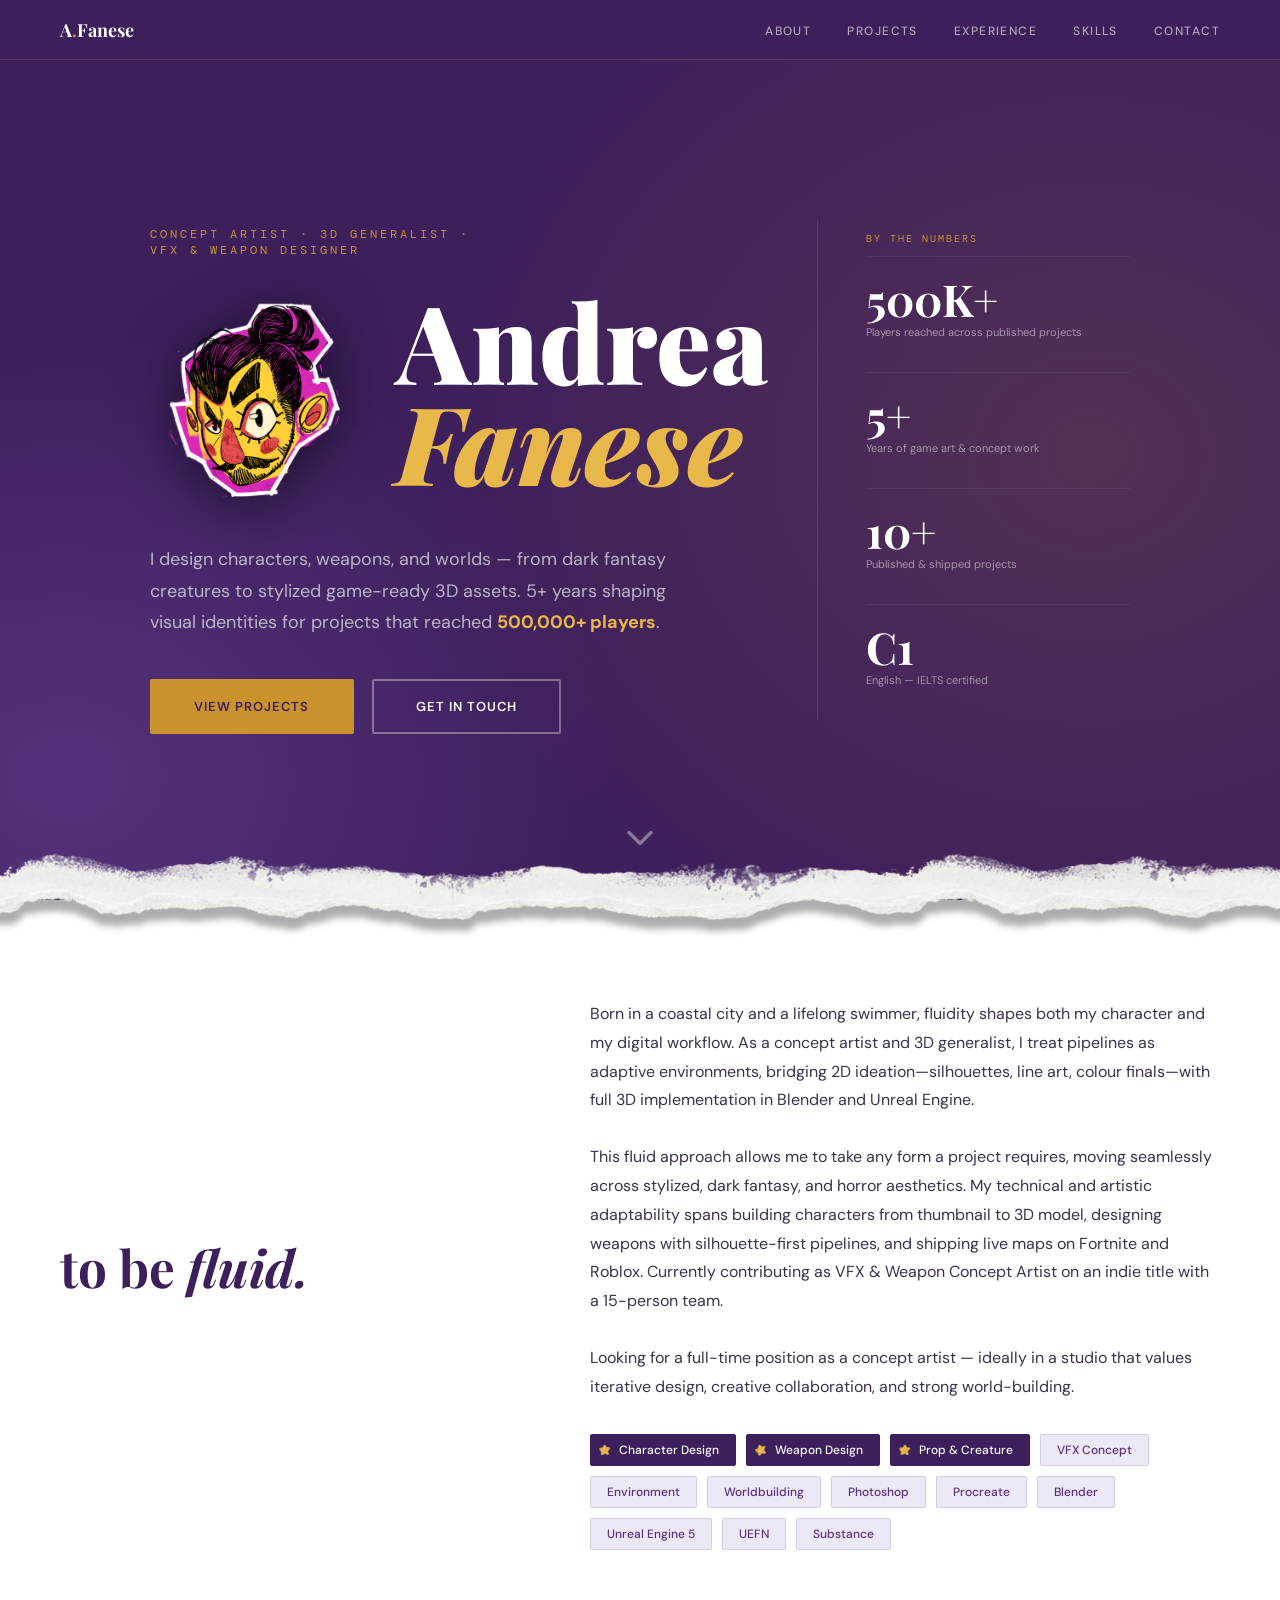
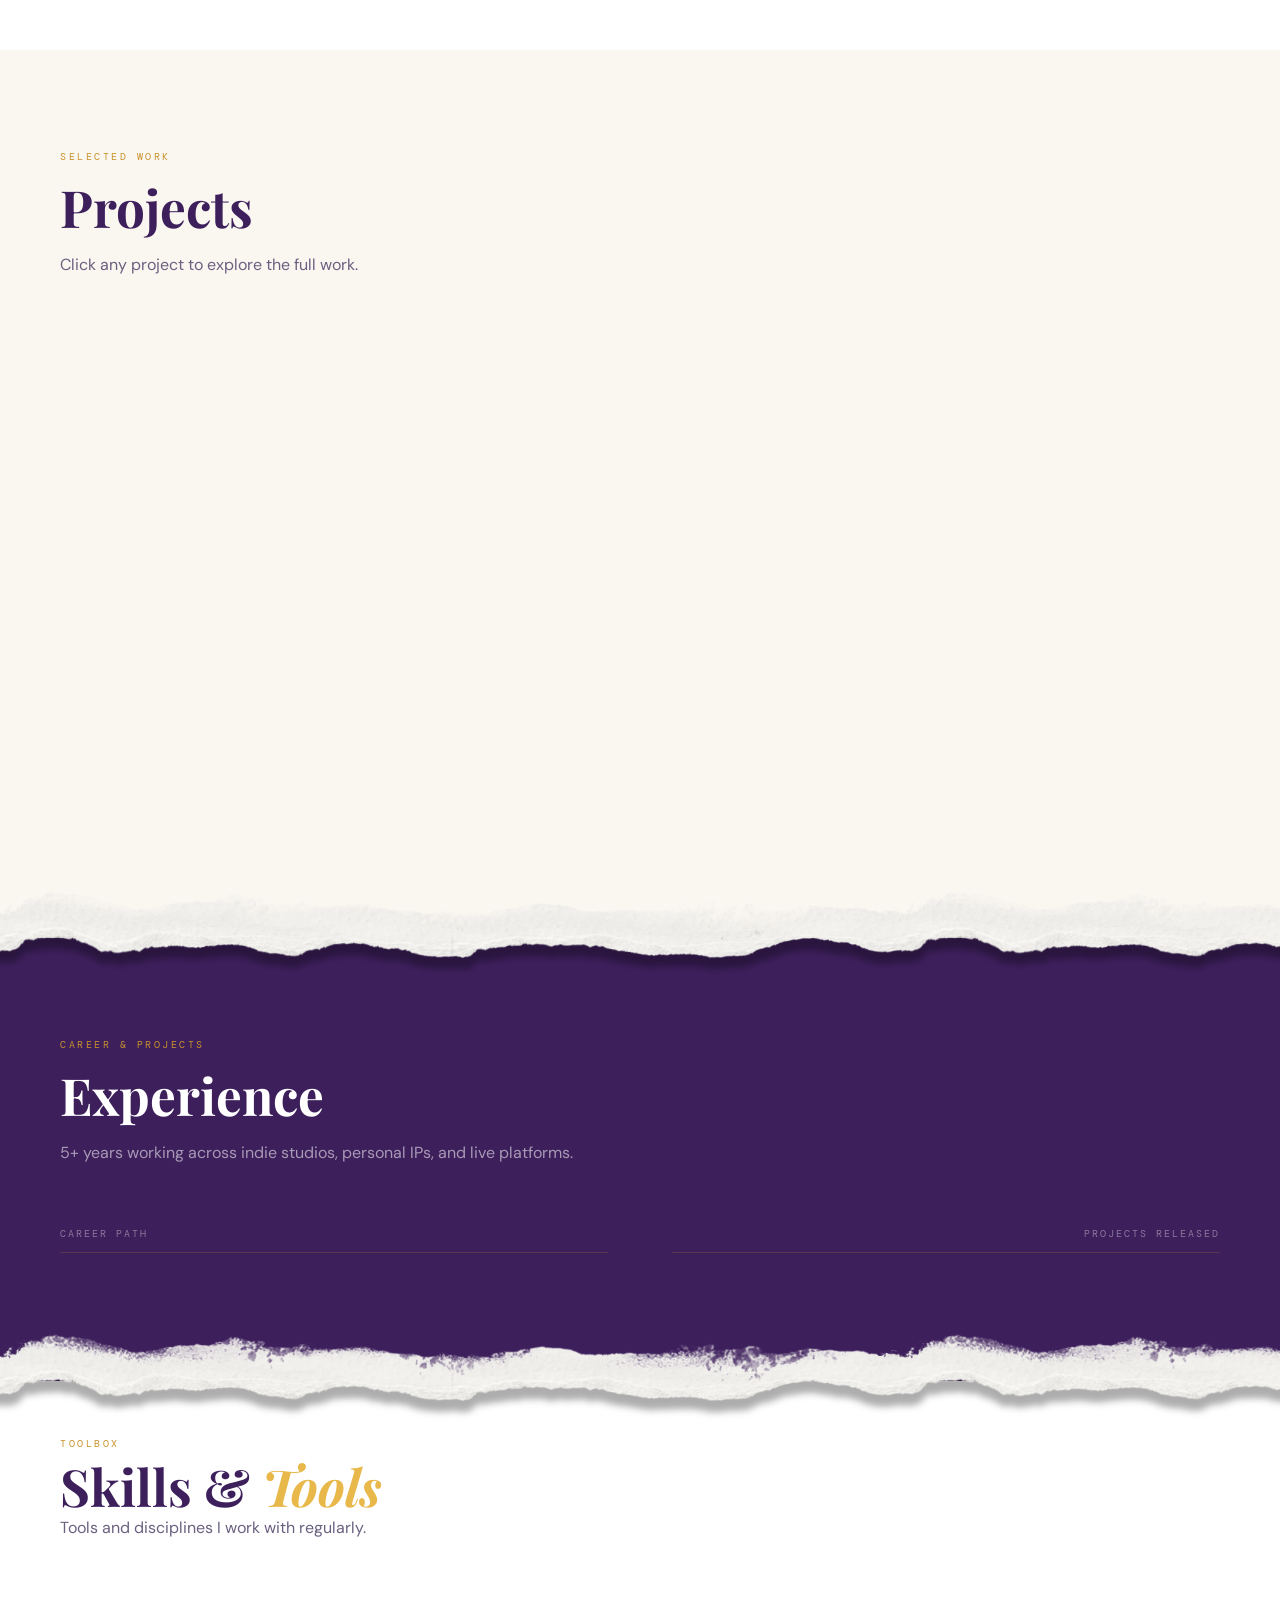
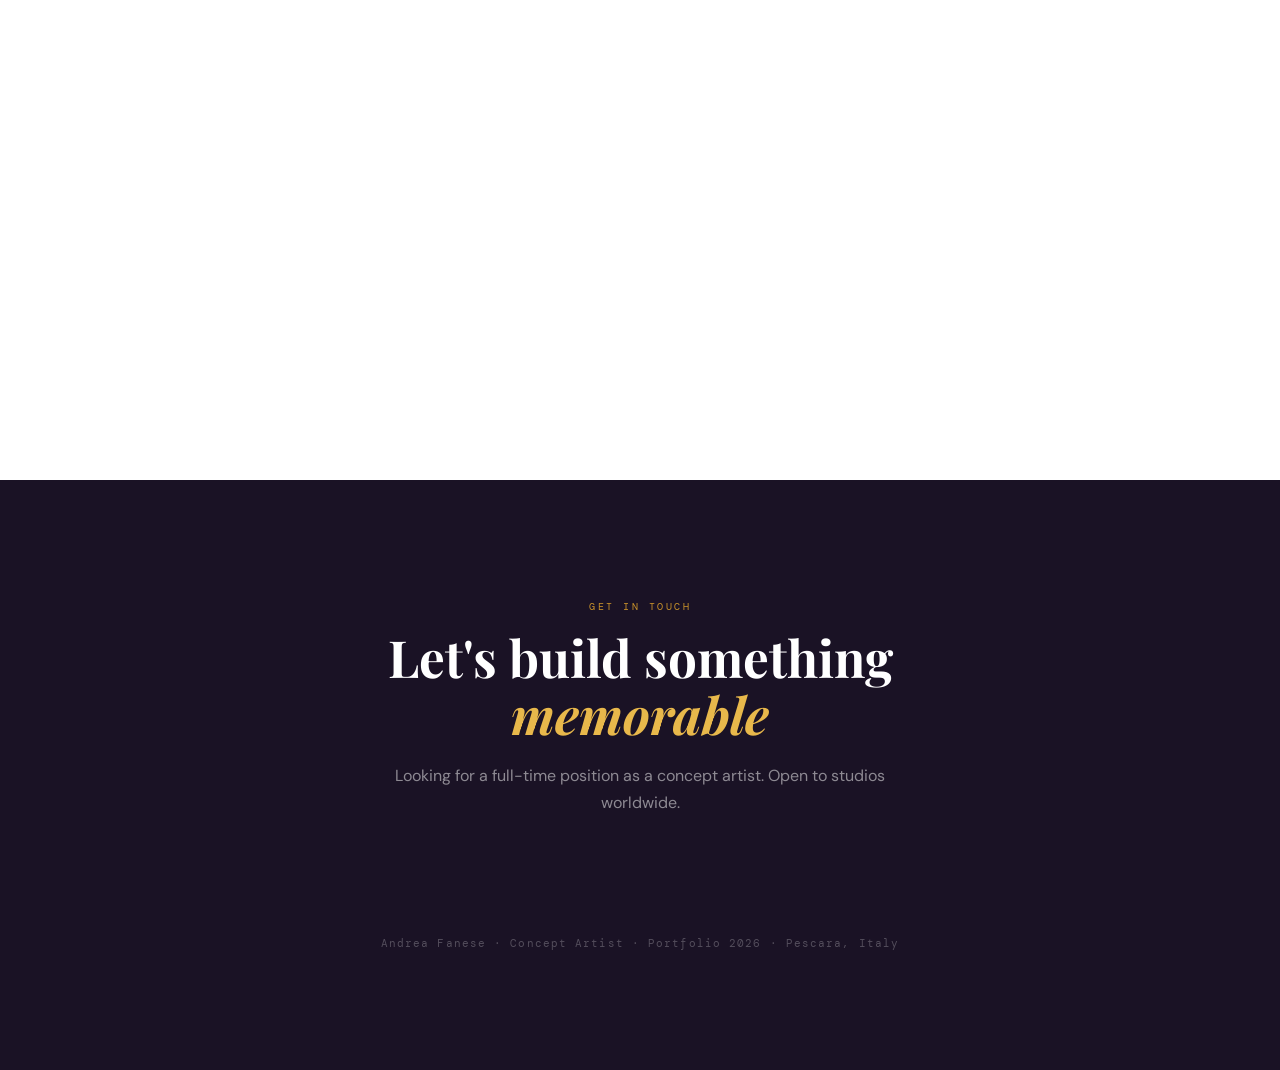
==== commit 5c4193d8: "bolle interattive" ====
--- a/index.html
+++ b/index.html
@@ -4,7 +4,7 @@
 <meta charset="UTF-8">
 <meta name="viewport" content="width=device-width, initial-scale=1.0">
 <title>Andrea Fanese — Concept Artist & 3D Generalist</title>
-<link href="https://fonts.googleapis.com/css2?family=Playfair+Display:ital,wght@0,400;0,700;0,900;1,400&family=DM+Sans:wght@300;400;500;600&family=DM+Mono:wght@400;500&display=swap" rel="stylesheet">
+<link href="https://fonts.googleapis.com/css2?family=Playfair+Display:ital,wght@0,400;0,700;0,900;1,400&family=DM+Sans:wght@300;400;500;600&family=DM+Mono:wght@400;500&family=Patrick+Hand&display=swap" rel="stylesheet">
 <link rel="stylesheet" href="style.css">
 </head>
 <body>
@@ -114,10 +114,36 @@
 
 <!-- SKILLS -->
 <section id="skills">
-  <p class="section-label">Toolbox</p>
-  <h2 class="section-title">Skills & Tools</h2>
-  <p class="section-sub">Tools and disciplines I work with regularly.</p>
-  <div class="skills-layout">
+  <div class="skills-header">
+    <p class="section-label">Toolbox</p>
+    <h2 class="section-title">Skills &amp; <em style="color:var(--gold-light)">Tools</em></h2>
+    <p class="section-sub">Tools and disciplines I work with regularly.</p>
+  </div>
+
+  <div class="bubble-stage" id="bubble-stage">
+    <svg id="bubbles" viewBox="0 0 1200 500" preserveAspectRatio="xMidYMid meet" aria-label="Skills and tools bubble diagram">
+      <defs>
+        <filter id="sk-wobble" x="-10%" y="-10%" width="120%" height="120%">
+          <feTurbulence type="fractalNoise" baseFrequency="0.018" numOctaves="2" seed="3" result="t"/>
+          <feDisplacementMap in="SourceGraphic" in2="t" scale="2.2"/>
+        </filter>
+        <filter id="sk-wobble-mild" x="-10%" y="-10%" width="120%" height="120%">
+          <feTurbulence type="fractalNoise" baseFrequency="0.025" numOctaves="2" seed="7" result="t"/>
+          <feDisplacementMap in="SourceGraphic" in2="t" scale="1.2"/>
+        </filter>
+        <filter id="sk-icon-trad" color-interpolation-filters="sRGB">
+          <feColorMatrix type="matrix" values="0 0 0 0 0.361  0 0 0 0 0.188  0 0 0 0 0.502  0 0 0 1 0"/>
+        </filter>
+        <filter id="sk-icon-dig" color-interpolation-filters="sRGB">
+          <feColorMatrix type="matrix" values="0 0 0 0 0.98  0 0 0 0 0.965  0 0 0 0 0.941  0 0 0 1 0"/>
+        </filter>
+      </defs>
+      <g id="bubble-layer"></g>
+    </svg>
+    <div class="skill-tooltip" id="skill-tooltip">
+      <span class="t-name">—</span>
+      <span class="t-cat">—</span>
+    </div>
   </div>
 </section>
 
@@ -154,8 +180,10 @@
   <img id="lightbox-img" src="" alt="">
 </div>
 
+<script src="https://d3js.org/d3.v7.min.js"></script>
 <script src="data/data.js"></script>
 <script src="wave.js"></script>
 <script src="script.js" defer></script>
+<script src="bubbles.js" defer></script>
 </body>
 </html>
--- a/style.css
+++ b/style.css
@@ -228,27 +228,51 @@
 .status-wip{color:rgba(255,255,255,.45);border-color:rgba(255,255,255,.2);background:rgba(255,255,255,.05);}
 
 /* SKILLS */
-#skills{background:var(--white);background-image:url("images/paper_background.png");background-size:50%;background-blend-mode:multiply;}
-.skills-layout{display:grid;grid-template-columns:repeat(2,1fr);gap:2px;}
-.skill-group{background:var(--mist);padding:44px 40px;transition:background .2s;}
-.skill-group:hover{background:var(--purple);}
-.skill-group:hover .skill-cat-title{color:var(--gold);}
-.skill-group:hover .skill-label{color:rgba(255,255,255,.65);}
-.skill-cat-title{font-family:'Playfair Display',serif;font-size:22px;font-weight:700;color:var(--purple);margin-bottom:28px;transition:color .2s;}
-.skill-circles{display:flex;flex-wrap:wrap;gap:24px 20px;}
-.skill-item{display:flex;flex-direction:column;align-items:center;gap:8px;}
-.skill-ring-wrap{position:relative;display:flex;align-items:center;justify-content:center;}
-.skill-ring-svg{display:block;}
-.skill-track{stroke:rgba(61,31,92,.14);}
-.skill-progress{stroke:var(--purple-light);transition:stroke .25s;}
-.skill-group:hover .skill-progress{stroke:var(--gold-light);}
-.skill-icon{position:absolute;inset:0;display:flex;align-items:center;justify-content:center;}
-.skill-icon-img{width:28px;height:28px;object-fit:contain;display:block;transition:filter .25s;filter:brightness(0) invert(1) brightness(.56) sepia(1) saturate(3.5) hue-rotate(231deg) saturate(.6) brightness(.875);}
-.skill-group:hover .skill-icon-img{filter:brightness(0) invert(1);}
-.skill-icon-emoji{font-size:22px;line-height:1;user-select:none;}
-.skill-icon-brand{font-family:'DM Mono',monospace;font-size:15px;font-weight:700;letter-spacing:.02em;color:var(--brand,var(--purple));transition:color .25s;}
-.skill-group:hover .skill-icon-brand{color:var(--white);}
-.skill-label{font-size:12px;color:var(--gray);text-align:center;max-width:72px;line-height:1.3;transition:color .2s;font-weight:500;}
+#skills{background:var(--white);background-image:url("images/paper_background.png");background-size:50%;background-blend-mode:multiply;padding:56px 60px 40px;}
+.skills-header{margin-bottom:0;}
+.skills-header .section-label{margin-bottom:8px;}
+.skills-header .section-sub{margin-bottom:16px;}
+.skills-header .section-title{margin-bottom:0;}
+.bubble-stage{position:relative;width:100%;min-height:360px;overflow:visible;margin-top:16px;}
+#bubbles{width:100%;height:100%;overflow:visible;display:block;}
+.b-base{transition:none;}
+.b-push{transition:transform .6s cubic-bezier(.22,1,.36,1);transform:translate(var(--pushX,0px),var(--pushY,0px));}
+.b-float{animation:bFloat var(--dur,7s) ease-in-out infinite;animation-delay:var(--delay,0s);transform-box:fill-box;transform-origin:center;}
+@keyframes bFloat{
+  0%,100%{transform:translate(0,0)}
+  25%{transform:translate(var(--ax,3px),var(--ay-up,-5px))}
+  50%{transform:translate(calc(var(--ax)*-0.4),var(--ay,4px))}
+  75%{transform:translate(calc(var(--ax)*0.5),calc(var(--ay)*-0.3))}
+}
+.b-scale{transition:transform .45s cubic-bezier(.34,1.56,.64,1);transform-box:fill-box;transform-origin:center;}
+.bubble:hover .b-scale{transform:scale(1.09);}
+.bubble{cursor:pointer;}
+.b-circle{transition:fill .3s;filter:url(#sk-wobble-mild);}
+.b-circle.b-concept{fill:var(--cream);filter:url(#sk-wobble);}
+.b-circle.b-2d{fill:var(--purple-light);}
+.b-circle.b-3d{fill:var(--purple);}
+.b-circle.b-gamedev{fill:var(--ink);}
+.bubble:hover .b-circle.b-concept{fill:#F2EDE3;}
+.bubble:hover .b-circle.b-2d{fill:var(--purple-mid);}
+.bubble:hover .b-circle.b-3d{fill:var(--purple-mid);}
+.bubble:hover .b-circle.b-gamedev{fill:var(--purple);}
+.b-rim{fill:none;stroke-width:1.5;opacity:.3;}
+.b-rim.b-concept{stroke:var(--purple-mid);}
+.b-rim.b-2d,.b-rim.b-3d,.b-rim.b-gamedev{stroke:var(--cream);}
+.bubble-ripple{fill:none;stroke:rgba(92,48,128,.35);stroke-width:1.5;opacity:0;transform-box:fill-box;transform-origin:center;}
+.bubble:hover .bubble-ripple{animation:bRipple 1.2s ease-out infinite;}
+@keyframes bRipple{0%{opacity:.5;transform:scale(1)}100%{opacity:0;transform:scale(1.55)}}
+.icon{pointer-events:none;fill:none;stroke-linecap:round;stroke-linejoin:round;filter:url(#sk-wobble);}
+.icon.trad{stroke:var(--ink);stroke-width:1.8;}
+.icon.digital{stroke:var(--cream);stroke-width:1.7;}
+.icon-text{font-family:'Patrick Hand',cursive;font-weight:400;text-anchor:middle;dominant-baseline:central;filter:url(#sk-wobble-mild);pointer-events:none;letter-spacing:-.02em;}
+.icon-text.trad{fill:var(--ink);}
+.icon-text.digital{fill:var(--cream);}
+.skill-tooltip{position:absolute;pointer-events:none;font-family:'DM Sans',sans-serif;background:var(--ink);color:var(--cream);padding:9px 16px 10px;border-radius:100px;white-space:nowrap;opacity:0;transform:translate(-50%,calc(-100% - 18px)) scale(.88);transform-origin:center bottom;transition:opacity .22s,transform .22s cubic-bezier(.34,1.56,.64,1);z-index:50;box-shadow:0 10px 30px rgba(26,18,37,.22),0 2px 6px rgba(26,18,37,.18);display:flex;flex-direction:column;align-items:center;line-height:1;}
+.skill-tooltip .t-name{font-size:14px;font-weight:700;letter-spacing:.01em;}
+.skill-tooltip .t-cat{margin-top:5px;font-family:'DM Mono',monospace;font-size:9px;letter-spacing:.22em;text-transform:uppercase;color:var(--gold-light);}
+.skill-tooltip.active{opacity:1;transform:translate(-50%,calc(-100% - 14px)) scale(1);}
+.skill-tooltip::after{content:'';position:absolute;bottom:-4px;left:50%;width:10px;height:10px;background:var(--ink);transform:translateX(-50%) rotate(45deg);border-radius:2px;}
 
 /* CONTACT */
 #contact{background:var(--ink);color:var(--white);text-align:center;padding:120px 60px;}
@@ -308,7 +332,7 @@
   section{padding:70px 28px;}
   nav{padding:0 28px;}
   #about{grid-template-columns:1fr;gap:40px;}
-  .skills-layout{grid-template-columns:1fr;}
+  #skills{padding:24px 0 16px;overflow:hidden;}.skills-header{padding:0 28px;}
   .projects-layout{flex-direction:column;gap:24px;}
   .filter-sidebar{width:100%;flex-direction:row;flex-wrap:nowrap;overflow-x:auto;position:static;gap:0 6px;padding-bottom:4px;scrollbar-width:none;}
   .filter-sidebar::-webkit-scrollbar{display:none;}
@@ -325,7 +349,6 @@
 @media(max-width:768px){
   .projects-grid{grid-template-columns:1fr!important;}
   .project-card,.project-card.featured,.project-card.wide{grid-column:span 1;aspect-ratio:3/2!important;}
-  .skills-layout{grid-template-columns:1fr;}
   /* Modal fullscreen */
   .modal-overlay{padding:0;}
   .modal{border-radius:0;max-width:100%;margin:0;width:100%;}
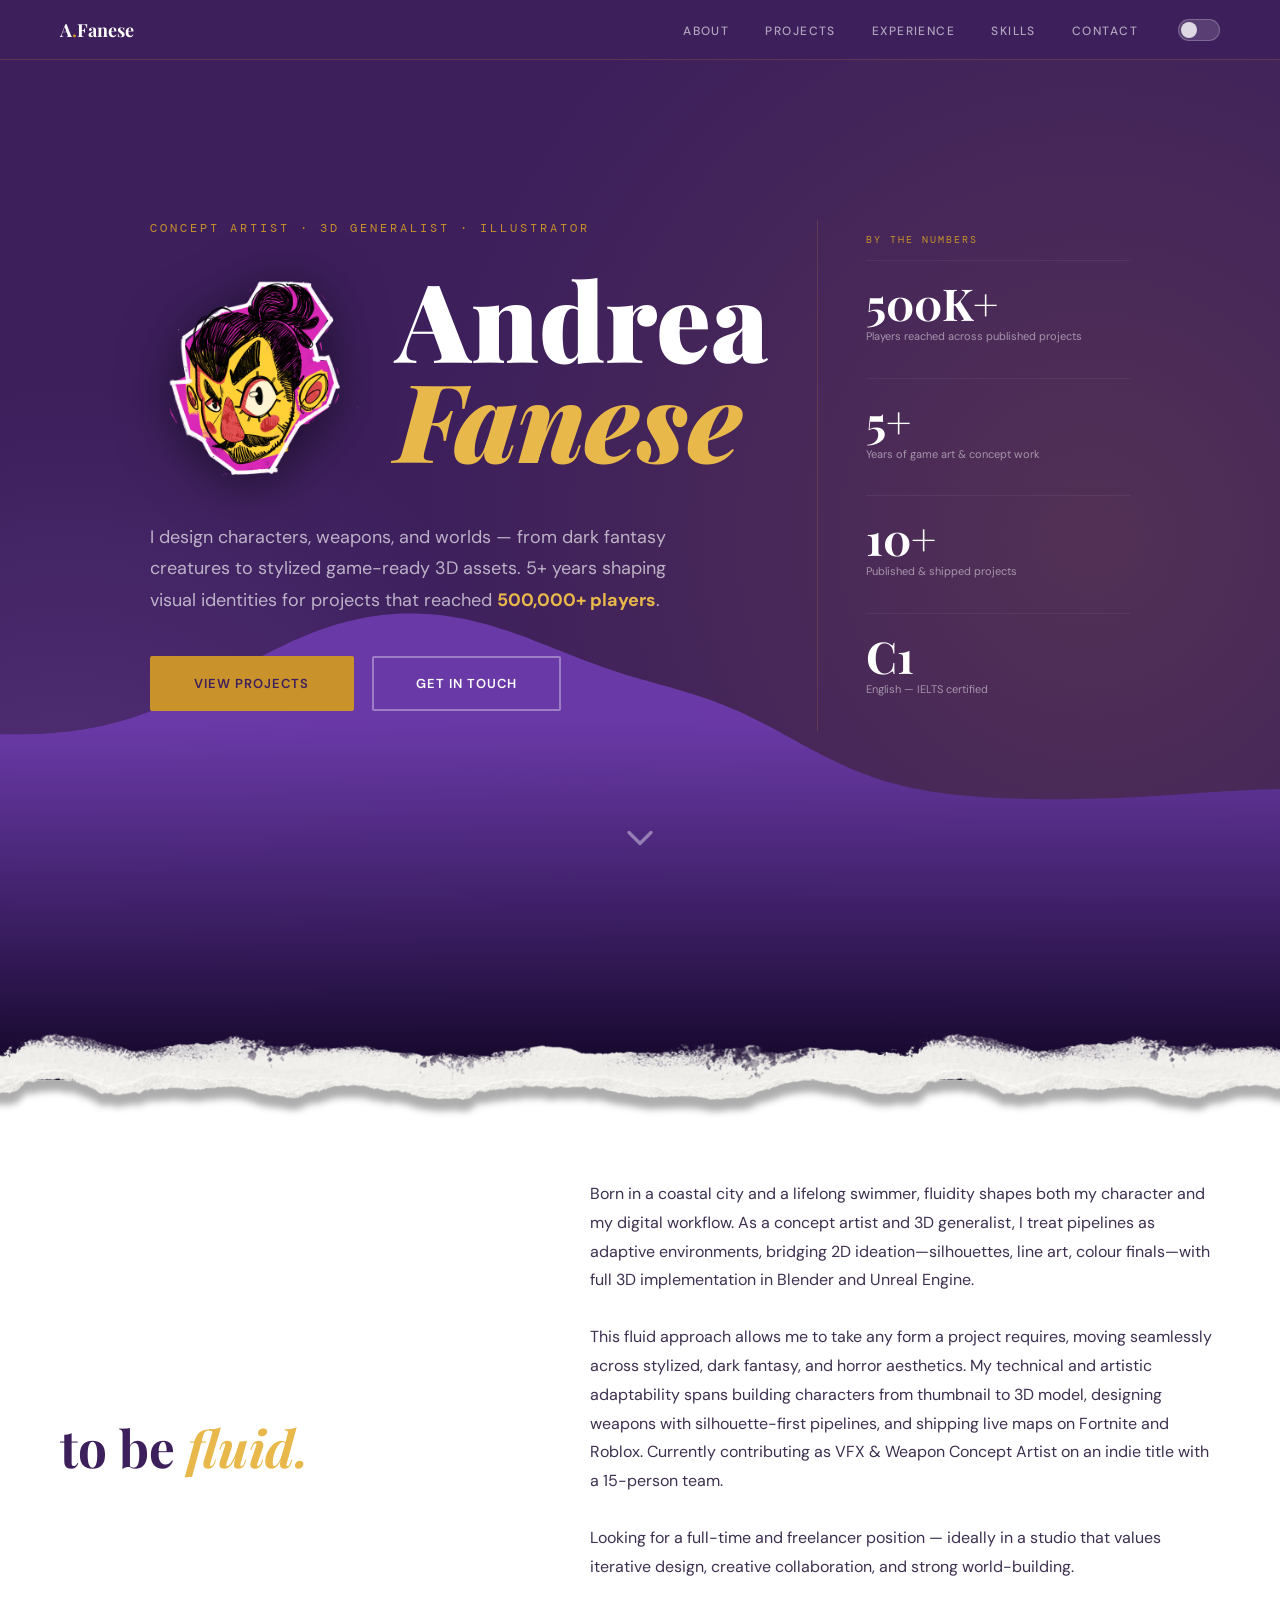
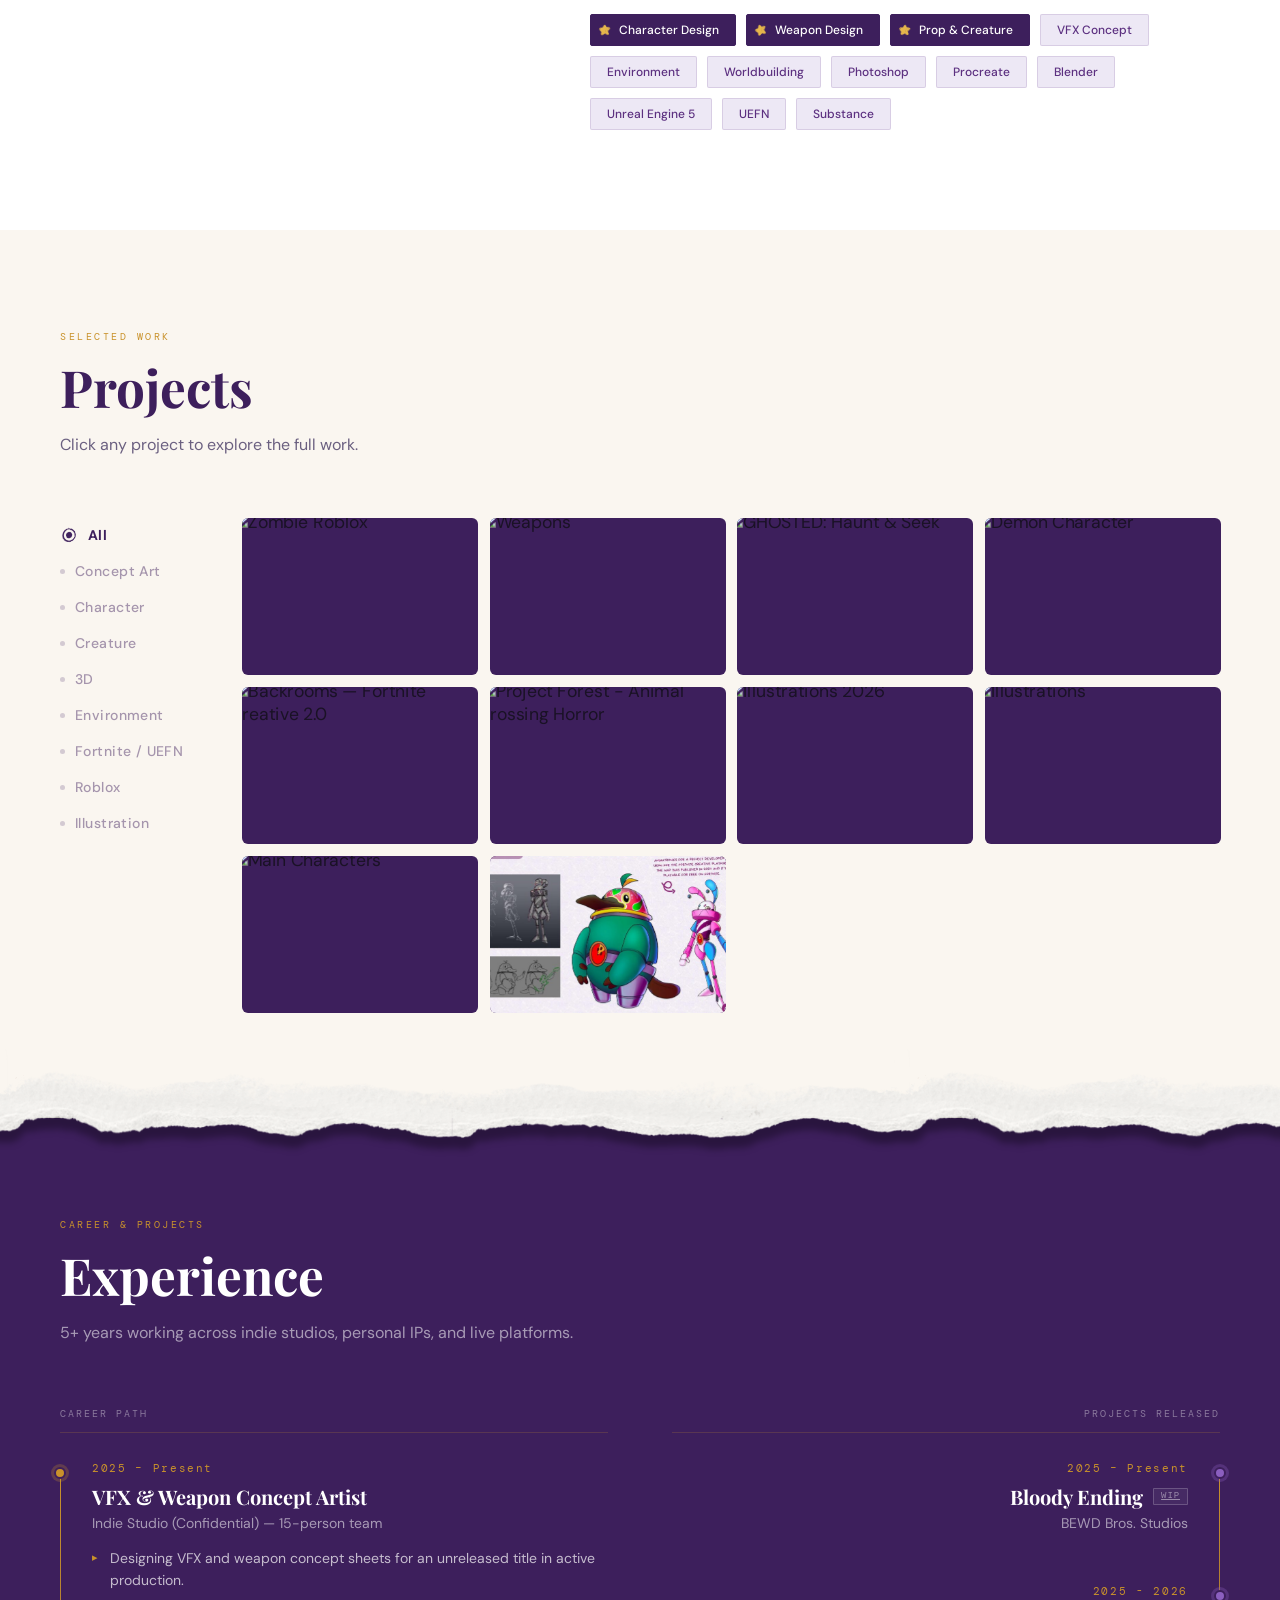
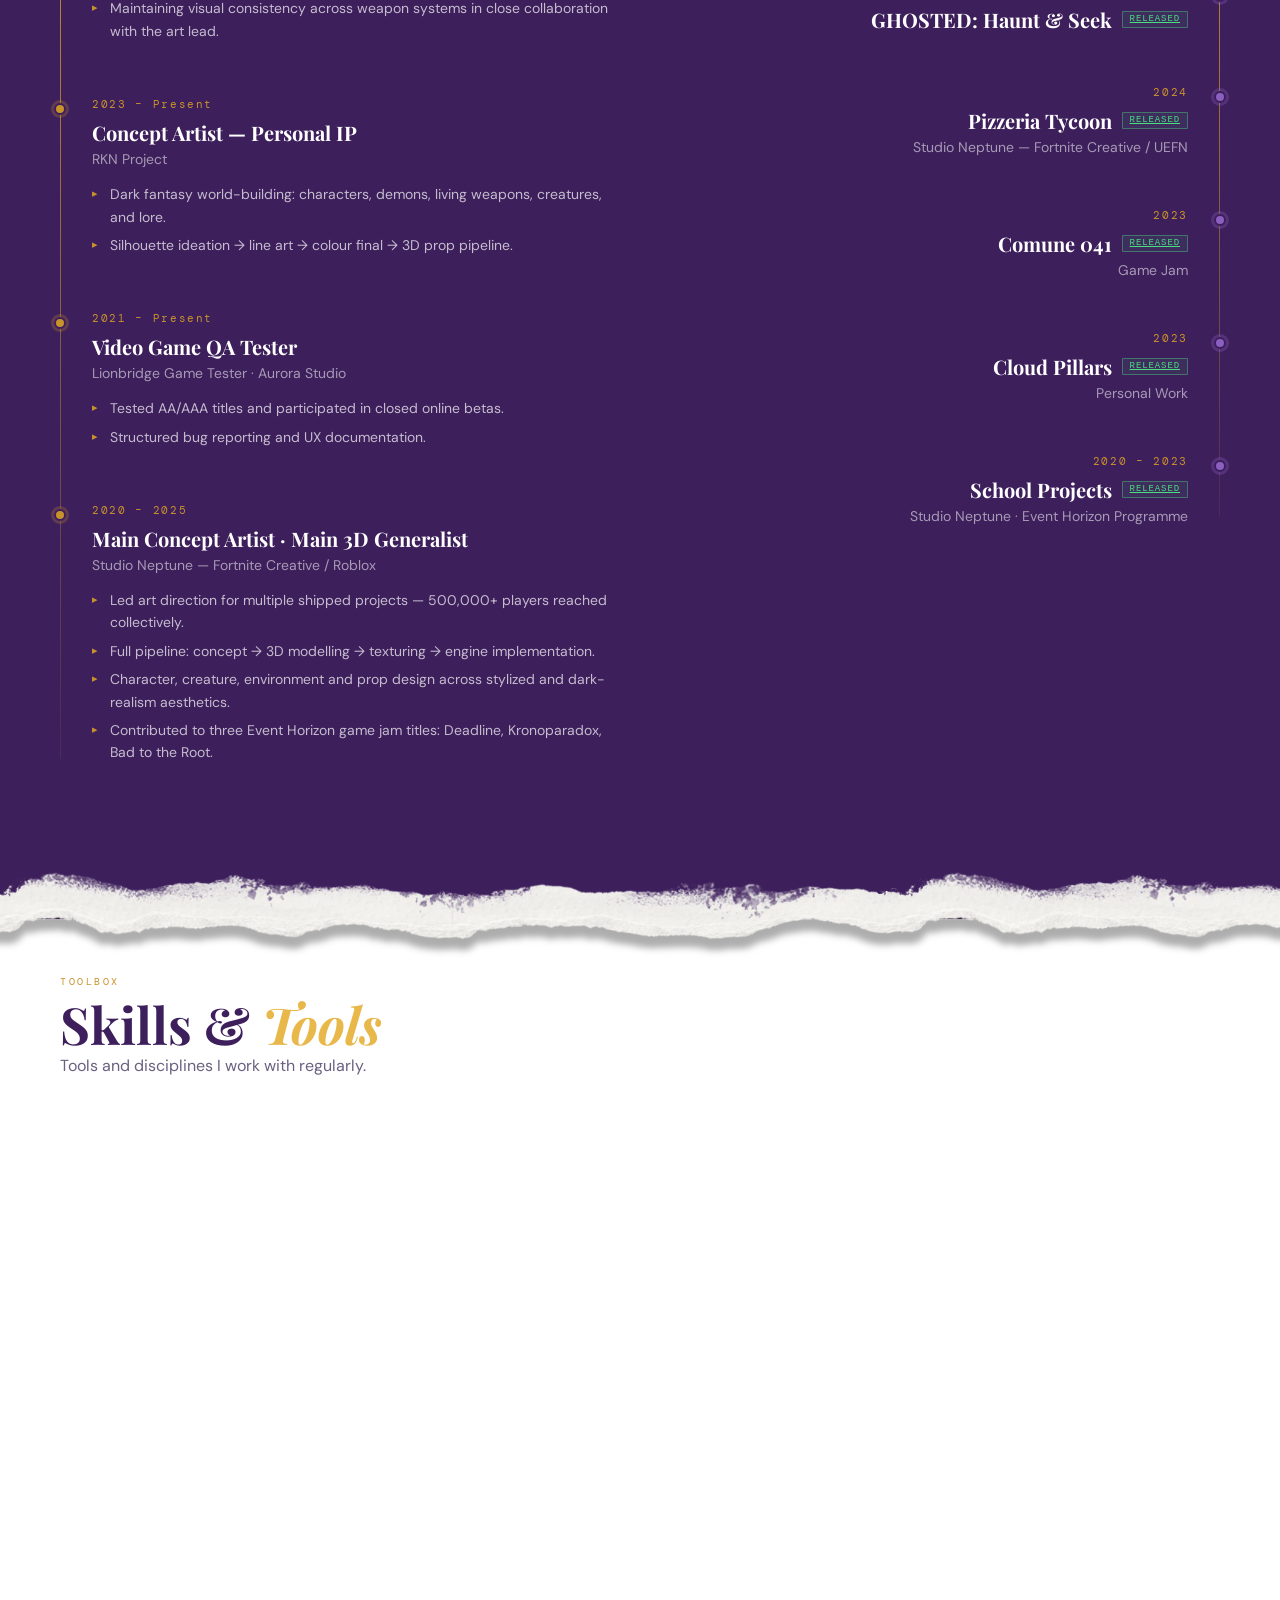
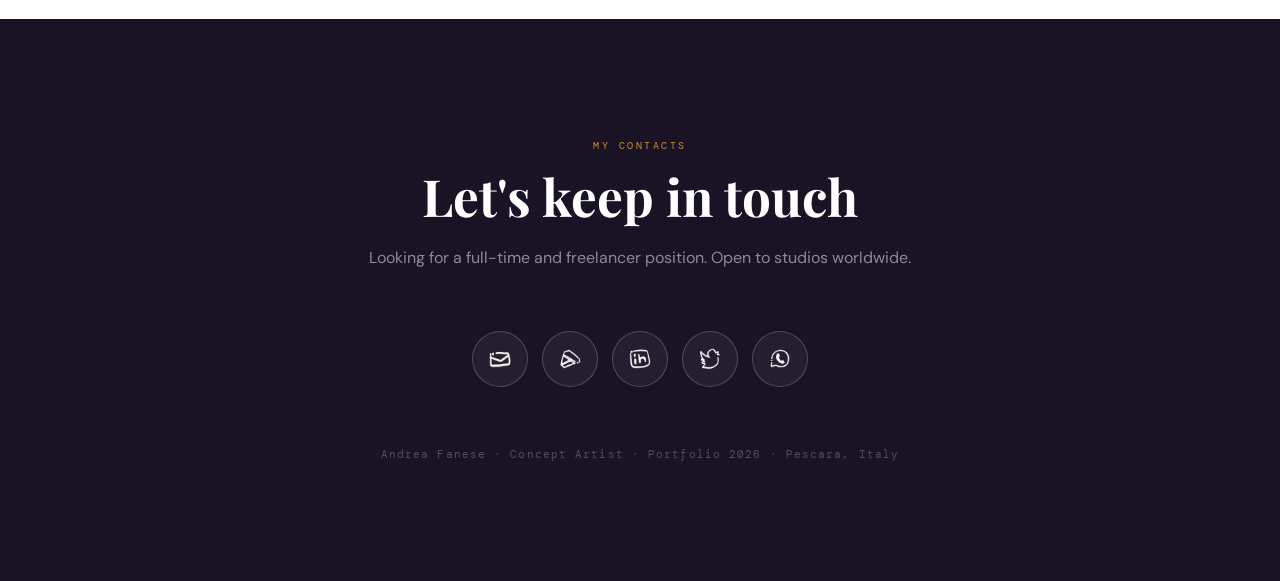
==== commit 8786cbcd: "dark theme" ====
--- a/index.html
+++ b/index.html
@@ -5,7 +5,10 @@
 <meta name="viewport" content="width=device-width, initial-scale=1.0">
 <title>Andrea Fanese — Concept Artist & 3D Generalist</title>
 <link href="https://fonts.googleapis.com/css2?family=Playfair+Display:ital,wght@0,400;0,700;0,900;1,400&family=DM+Sans:wght@300;400;500;600&family=DM+Mono:wght@400;500&family=Patrick+Hand&display=swap" rel="stylesheet">
+<link rel="icon" type="image/png" href="images/propic.png">
+<link rel="apple-touch-icon" href="images/propic.png">
 <link rel="stylesheet" href="style.css">
+<script>(function(){var s=localStorage.getItem('pf-theme'),d=s?s==='dark':window.matchMedia('(prefers-color-scheme:dark)').matches;if(d)document.documentElement.classList.add('dark');})()</script>
 </head>
 <body>
 
@@ -17,18 +20,24 @@
     <li><a href="#experience">Experience</a></li>
     <li><a href="#skills">Skills</a></li>
     <li><a href="#contact">Contact</a></li>
+    <li class="nav-theme-li">
+      <label class="theme-toggle" title="Toggle dark / light theme">
+        <input type="checkbox" id="theme-toggle-chk" onchange="toggleTheme()">
+        <span class="theme-track"><span class="theme-thumb"></span></span>
+      </label>
+    </li>
   </ul>
 </nav>
 
 <!-- HERO -->
 <section class="hero" id="home">
   <div class="hero-left">
-    <p class="tag-line">Concept Artist · 3D Generalist ·<br class="tag-br"> VFX & Weapon Designer</p>
+    <p class="tag-line" id="hero-tagline">Concept Artist · 3D Generalist ·<br class="tag-br"> VFX & Weapon Designer</p>
     <div class="hero-identity">
       <img class="hero-propic-img" src="images/propic.png" alt="Andrea Fanese">
       <h1 class="hero-name">Andrea<br><em>Fanese</em></h1>
     </div>
-    <p class="hero-desc">I design characters, weapons, and worlds — from dark fantasy creatures to stylized game-ready 3D assets. 5+ years shaping visual identities for projects that reached <strong style="color:var(--gold-light)">500,000+ players</strong>.</p>
+    <p class="hero-desc" id="hero-desc">I design characters, weapons, and worlds — from dark fantasy creatures to stylized game-ready 3D assets. 5+ years shaping visual identities for projects that reached <strong style="color:var(--gold-light)">500,000+ players</strong>.</p>
     <div class="hero-cta">
       <a href="#projects" class="btn btn-primary">View Projects</a>
       <a href="#contact" class="btn btn-outline">Get in touch</a>
@@ -37,10 +46,10 @@
   <div class="hero-right">
     <div class="hero-stats">
       <p class="hero-stats-label">By the numbers</p>
-      <div class="stat"><div class="stat-number">500K+</div><div class="stat-label">Players reached across published projects</div></div>
-      <div class="stat"><div class="stat-number">5+</div><div class="stat-label">Years of game art & concept work</div></div>
-      <div class="stat"><div class="stat-number">10+</div><div class="stat-label">Published & shipped projects</div></div>
-      <div class="stat"><div class="stat-number">C1</div><div class="stat-label">English — IELTS certified</div></div>
+      <div class="stat"><div class="stat-number" id="hero-stat1-num">500K+</div><div class="stat-label" id="hero-stat1-label">Players reached across published projects</div></div>
+      <div class="stat"><div class="stat-number" id="hero-stat2-num">5+</div><div class="stat-label" id="hero-stat2-label">Years of game art & concept work</div></div>
+      <div class="stat"><div class="stat-number" id="hero-stat3-num">10+</div><div class="stat-label" id="hero-stat3-label">Published & shipped projects</div></div>
+      <div class="stat"><div class="stat-number" id="hero-stat4-num">C1</div><div class="stat-label" id="hero-stat4-label">English — IELTS certified</div></div>
     </div>
   </div>
   <canvas class="hero-wave-canvas" id="wave-hero"></canvas>
@@ -61,9 +70,9 @@
     <h2 class="section-title">to be <em>fluid.</em></h2>
   </div>
   <div>
-    <p class="about-body">Born in a coastal city and a lifelong swimmer, fluidity shapes both my character and my digital workflow. As a concept artist and 3D generalist, I treat pipelines as adaptive environments, bridging 2D ideation—silhouettes, line art, colour finals—with full 3D implementation in Blender and Unreal Engine.</p>
-    <p class="about-body">This fluid approach allows me to take any form a project requires, moving seamlessly across stylized, dark fantasy, and horror aesthetics. My technical and artistic adaptability spans building characters from thumbnail to 3D model, designing weapons with silhouette-first pipelines, and shipping live maps on Fortnite and Roblox. Currently contributing as VFX & Weapon Concept Artist on an indie title with a 15-person team.</p>
-    <p class="about-body">Looking for a full-time position as a concept artist — ideally in a studio that values iterative design, creative collaboration, and strong world-building.</p>
+    <p class="about-body" id="about-p1">Born in a coastal city and a lifelong swimmer, fluidity shapes both my character and my digital workflow. As a concept artist and 3D generalist, I treat pipelines as adaptive environments, bridging 2D ideation—silhouettes, line art, colour finals—with full 3D implementation in Blender and Unreal Engine.</p>
+    <p class="about-body" id="about-p2">This fluid approach allows me to take any form a project requires, moving seamlessly across stylized, dark fantasy, and horror aesthetics. My technical and artistic adaptability spans building characters from thumbnail to 3D model, designing weapons with silhouette-first pipelines, and shipping live maps on Fortnite and Roblox. Currently contributing as VFX & Weapon Concept Artist on an indie title with a 15-person team.</p>
+    <p class="about-body" id="about-p3">Looking for a full-time position as a concept artist — ideally in a studio that values iterative design, creative collaboration, and strong world-building.</p>
     <div class="skill-chips">
       <span class="chip highlight">Character Design</span><span class="chip highlight">Weapon Design</span><span class="chip highlight">Prop & Creature</span>
       <span class="chip">VFX Concept</span><span class="chip">Environment</span><span class="chip">Worldbuilding</span>
@@ -117,7 +126,7 @@
   <div class="skills-header">
     <p class="section-label">Toolbox</p>
     <h2 class="section-title">Skills &amp; <em style="color:var(--gold-light)">Tools</em></h2>
-    <p class="section-sub">Tools and disciplines I work with regularly.</p>
+    <p class="section-sub" id="skills-subtitle">Tools and disciplines I work with regularly.</p>
   </div>
 
   <div class="bubble-stage" id="bubble-stage">
@@ -149,11 +158,11 @@
 
 <!-- CONTACT -->
 <section id="contact">
-  <p class="section-label" style="justify-content:center;display:flex;">Get in touch</p>
-  <h2 class="section-title" style="text-align:center;">Let's build something<br><em style="color:var(--gold-light)">memorable</em></h2>
-  <p class="section-sub">Looking for a full-time position as a concept artist. Open to studios worldwide.</p>
+  <p class="section-label" id="contact-label" style="justify-content:center;display:flex;">Get in touch</p>
+  <h2 class="section-title" id="contact-heading" style="text-align:center;">Let's build something<br><em style="color:var(--gold-light)">memorable</em></h2>
+  <p class="section-sub" id="contact-subtitle">Looking for a full-time position as a concept artist. Open to studios worldwide.</p>
   <div class="contact-links" id="contact-links"></div>
-  <p class="footer-note">Andrea Fanese · Concept Artist · Portfolio 2026 · Pescara, Italy</p>
+  <p class="footer-note" id="footer-note">Andrea Fanese · Concept Artist · Portfolio 2026 · Pescara, Italy</p>
 </section>
 
 <!-- MODAL -->
@@ -175,9 +184,20 @@
 </div>
 
 <!-- LIGHTBOX -->
-<div class="lightbox" id="lightbox" onclick="closeLightbox()">
+<div class="lightbox" id="lightbox">
   <button class="lightbox-close" onclick="closeLightbox()">✕</button>
-  <img id="lightbox-img" src="" alt="">
+  <div id="lb-stage">
+    <img id="lightbox-img" src="" alt="" draggable="false" ondblclick="_lbToggle1x(event)">
+  </div>
+  <video id="lightbox-video" controls playsinline style="display:none"></video>
+  <div class="lb-toolbar" id="lb-toolbar" style="display:none">
+    <button class="lb-tb-btn" onclick="_lbZoomStep(-1)" title="Zoom out">−</button>
+    <span class="lb-zoom-level" id="lb-zoom-level">100%</span>
+    <button class="lb-tb-btn" onclick="_lbZoomStep(1)" title="Zoom in">+</button>
+    <span class="lb-sep"></span>
+    <button class="lb-tb-btn" onclick="_lbFit()" title="Fit to screen">⊡</button>
+    <button class="lb-tb-btn" onclick="_lbZoom1x()" title="Actual pixels (1:1)">1:1</button>
+  </div>
 </div>
 
 <script src="https://d3js.org/d3.v7.min.js"></script>
--- a/style.css
+++ b/style.css
@@ -17,10 +17,10 @@
 .paper-divider::before{content:'';display:block;position:absolute;left:0;right:0;top:0;height:360px;transform:translateY(-50%);background:url("images/divider_paper.png") left center / auto 100% repeat-x;pointer-events:none;}
 
 /* HERO */
-.hero{height:calc(100vh - 60px);min-height:600px;background:var(--purple);display:grid;grid-template-columns:1fr 1fr;position:relative;overflow:hidden;}
+.hero{height:calc(100vh - 60px + 180px);min-height:640px;background:var(--purple);display:grid;grid-template-columns:1fr 1fr;position:relative;overflow:hidden;}
 .hero::before{content:'';position:absolute;inset:-30%;background:radial-gradient(ellipse 50% 65% at 72% 48%,rgba(201,146,43,.15) 0%,transparent 65%);pointer-events:none;animation:heroBlob1 16s ease-in-out infinite;}
 .hero::after{content:'';position:absolute;inset:-30%;background:radial-gradient(ellipse 45% 55% at 22% 72%,rgba(139,95,191,.3) 0%,transparent 60%);pointer-events:none;animation:heroBlob2 21s ease-in-out infinite;}
-.hero-left{padding:60px 48px 60px 90px;display:flex;flex-direction:column;justify-content:center;position:relative;z-index:2;}
+.hero-left{padding:60px 48px 380px 90px;display:flex;flex-direction:column;justify-content:center;position:relative;z-index:2;}
 .tag-line{font-family:'DM Mono',monospace;font-size:12px;letter-spacing:.25em;color:var(--gold);text-transform:uppercase;margin-bottom:32px;opacity:0;animation:fadeUp .7s .2s forwards;}
 .hero-identity{display:flex;align-items:flex-start;gap:28px;margin-bottom:36px;opacity:0;animation:fadeUp .7s .4s forwards;}
 .hero-propic-img{height:clamp(140px,17vw,235px);width:auto;object-fit:contain;flex-shrink:0;border-radius:6px;filter:drop-shadow(0 8px 28px rgba(0,0,0,.55));}
@@ -33,12 +33,12 @@
 .btn-primary:hover{background:var(--gold-light);border-color:var(--gold-light);transform:translateY(-2px);}
 .btn-outline{background:transparent;color:var(--white);border:2px solid rgba(255,255,255,.35);}
 .btn-outline:hover{border-color:var(--white);transform:translateY(-2px);}
-.hero-arrow{position:absolute;bottom:32px;left:50%;transform:translateX(-50%);background:none;border:none;cursor:pointer;color:rgba(255,255,255,.4);width:60px;height:60px;display:flex;align-items:center;justify-content:center;transition:color .25s;z-index:5;animation:arrowBounce 2s ease-in-out infinite;}
+.hero-arrow{position:absolute;bottom:calc(32px + 180px);left:50%;transform:translateX(-50%);background:none;border:none;cursor:pointer;color:rgba(255,255,255,.4);width:60px;height:60px;display:flex;align-items:center;justify-content:center;transition:color .25s;z-index:3;animation:arrowBounce 2s ease-in-out infinite;}
 .hero-arrow:hover{color:var(--gold);}
 .hero-arrow svg{width:44px;height:44px;}
 @keyframes arrowBounce{0%,100%{transform:translateX(-50%) translateY(0)}50%{transform:translateX(-50%) translateY(8px)}}
 .hero-wave-canvas{position:absolute;bottom:0;left:0;width:100%;height:72%;pointer-events:none;z-index:1;}
-.hero-right{position:relative;z-index:2;display:flex;align-items:stretch;padding:60px 90px 80px 0;}
+.hero-right{position:relative;z-index:2;display:flex;align-items:stretch;padding:60px 90px 360px 0;}
 .hero-stats{display:flex;flex-direction:column;justify-content:space-evenly;width:100%;padding-left:48px;border-left:1px solid rgba(201,146,43,.2);opacity:0;animation:fadeIn 1s .9s forwards;}
 .hero-stats-label{font-family:'DM Mono',monospace;font-size:10px;letter-spacing:.2em;color:var(--gold);text-transform:uppercase;}
 .stat{padding:20px 0;border-top:1px solid rgba(255,255,255,.06);}
@@ -132,8 +132,8 @@
 .modal-sec-nav-item.active .nav-dot{left:-3px;width:22px;height:22px;background:var(--gold);border:none;box-shadow:none;border-radius:0;-webkit-mask:url("images/Circle.png") center/contain no-repeat;mask:url("images/Circle.png") center/contain no-repeat;}
 .modal-sec-content{flex:1;overflow-y:auto;padding:10px 14px;}
 .modal-sec-block{margin-bottom:28px;}
-.modal-sec-block-header{display:flex;align-items:center;justify-content:space-between;gap:10px;background:var(--mist);border-radius:6px;padding:10px 14px;margin-bottom:8px;}
-.modal-sec-block-title{font-family:'DM Mono',monospace;font-size:11px;letter-spacing:.14em;text-transform:uppercase;color:rgba(61,32,80,.6);font-weight:500;}
+.modal-sec-block-header{display:flex;align-items:center;justify-content:space-between;gap:10px;background:#61499d;border-radius:6px;padding:14px 16px;margin-bottom:8px;}
+.modal-sec-block-title{font-family:'DM Mono',monospace;font-size:13px;letter-spacing:.14em;text-transform:uppercase;color:rgba(61,31,92,.88);font-weight:700;}
 .modal-sec-tool-icons{display:flex;align-items:center;gap:5px;flex-wrap:wrap;}
 .sec-tool-icon{display:flex;align-items:center;justify-content:center;width:20px;height:20px;flex-shrink:0;}
 .sec-tool-icon img{width:16px;height:16px;object-fit:contain;display:block;}
@@ -160,6 +160,7 @@
 .modal-gallery.single{grid-template-columns:1fr;}
 .modal-tools{display:flex;gap:8px;flex-wrap:wrap;}
 .tool-badge{background:var(--mist);color:var(--purple-mid);font-size:12px;font-weight:600;padding:6px 14px;border-radius:2px;border:1px solid rgba(92,48,128,.15);}
+.section-title em{color:var(--gold-light);}
 .modal-link-wrap{margin-top:24px;padding-top:20px;border-top:1px solid rgba(61,32,80,.08);}
 .modal-body-sectioned.modal-no-nav .modal-sec-content{padding:10px 14px;}
 
@@ -187,16 +188,31 @@
 .modal-left-panel .modal-sec-tool-icons{margin-left:auto;gap:4px;}
 .modal-left-panel .sec-tool-icon{width:26px;height:26px;}
 .modal-left-panel .sec-tool-icon img{width:20px;height:20px;filter:brightness(0) invert(1);}
-.modal-sec-block-header .sec-tool-icon img{filter:brightness(0) invert(1) brightness(.56) sepia(1) saturate(3.5) hue-rotate(231deg) saturate(.6) brightness(.376);}
+.modal-sec-block-header .sec-tool-icon img{filter:brightness(0) invert(1);}
 .modal-left-panel .sec-tool-icon>span{font-size:17px;}
 .modal-link-desktop{margin-top:auto;padding:16px 0;display:flex;justify-content:center;}
 .modal-link-mobile{display:none;}
 
 /* LIGHTBOX */
-.lightbox{display:none;position:fixed;inset:0;background:rgba(0,0,0,.95);z-index:2000;align-items:center;justify-content:center;}
-.lightbox.open{display:flex;}
-.lightbox img{max-width:92vw;max-height:92vh;object-fit:contain;border-radius:2px;}
-.lightbox-close{position:absolute;top:20px;right:28px;color:white;font-size:32px;cursor:pointer;background:none;border:none;line-height:1;}
+.lightbox{display:none;position:fixed;inset:0;background:rgba(0,0,0,.95);z-index:2000;overflow:hidden;}
+.lightbox.open{display:block;}
+.lightbox-close{position:absolute;top:20px;right:28px;color:rgba(255,255,255,.7);font-size:32px;cursor:pointer;background:none;border:none;line-height:1;z-index:10;transition:color .15s;}
+.lightbox-close:hover{color:#fff;}
+#lb-stage{position:absolute;inset:0;overflow:hidden;cursor:zoom-in;}
+#lb-stage.lb-zoomed{cursor:grab;}
+#lb-stage.lb-dragging{cursor:grabbing!important;}
+#lightbox-img{position:absolute;top:0;left:0;transform-origin:0 0;max-width:none;max-height:none;border-radius:2px;user-select:none;-webkit-user-drag:none;}
+.lightbox video{position:absolute;top:50%;left:50%;transform:translate(-50%,-50%);max-width:92vw;max-height:92vh;border-radius:2px;background:#000;}
+.lb-toolbar{position:absolute;bottom:24px;left:50%;transform:translateX(-50%);display:flex;align-items:center;gap:2px;background:rgba(0,0,0,.62);backdrop-filter:blur(10px);border:1px solid rgba(255,255,255,.1);border-radius:8px;padding:5px 10px;z-index:10;}
+.lb-tb-btn{background:none;border:none;color:rgba(255,255,255,.65);font-size:17px;width:30px;height:28px;cursor:pointer;border-radius:4px;display:flex;align-items:center;justify-content:center;transition:background .12s,color .12s;font-family:'DM Mono',monospace;letter-spacing:0;}
+.lb-tb-btn:hover{background:rgba(255,255,255,.12);color:#fff;}
+.lb-zoom-level{font-family:'DM Mono',monospace;font-size:11px;color:rgba(255,255,255,.5);min-width:46px;text-align:center;letter-spacing:.06em;}
+.lb-sep{width:1px;height:16px;background:rgba(255,255,255,.15);margin:0 4px;flex-shrink:0;}
+/* video in modal gallery */
+.modal-video{width:100%;height:auto;display:block;border-radius:4px;background:#000;}
+/* progressive image loading: thumb (blurred) → full (sharp) */
+.modal-img-prog{filter:blur(6px) brightness(.97);transition:filter .45s ease;}
+.modal-img-prog.modal-img-loaded{filter:none;}
 
 /* EXPERIENCE */
 #experience{background:var(--purple);color:var(--white);}
@@ -301,6 +317,12 @@
 }
 
 .footer-note{font-family:'DM Mono',monospace;font-size:11px;color:rgba(255,255,255,.25);letter-spacing:.1em;}
+/* paired images/video in modal */
+.modal-img-pair{display:flex;gap:8px;width:100%;align-items:flex-start;}
+.modal-pair-cell{flex:1;min-width:0;overflow:hidden;border-radius:4px;}
+.modal-pair-cell img,.modal-pair-cell video{width:100%;height:auto;display:block;object-fit:contain;}
+.modal-pair-cell img{cursor:zoom-in;transition:opacity .2s;}
+.modal-pair-cell img:hover{opacity:.85;}
 
 @keyframes fadeUp{from{opacity:0;transform:translateY(24px)}to{opacity:1;transform:translateY(0)}}
 @keyframes fadeIn{from{opacity:0}to{opacity:1}}
@@ -316,9 +338,18 @@
   80%    {transform:translate(4%,2%) scale(1.04)}
 }
 
+@media(max-width:1200px){
+  .hero-left{padding:48px 36px 280px 52px;}
+  .hero-right{padding:48px 52px 240px 0;}
+  .hero-propic-img{height:clamp(110px,13vw,180px);}
+  .hero-name{font-size:clamp(56px,6.8vw,96px);}
+  .hero-identity{margin-bottom:24px;gap:20px;}
+  .tag-line{margin-bottom:20px;}
+  .hero-desc{font-size:16px;margin-bottom:28px;}
+}
 @media(max-width:900px){
   .paper-divider::before{height:198px;}
-  .hero{grid-template-columns:1fr;height:calc(100dvh - 40px);min-height:560px;overflow:hidden;}
+  .hero{grid-template-columns:1fr;height:calc(100dvh - 40px + 180px);min-height:640px;overflow:hidden;}
   .hero-left{padding:12px 28px max(96px,calc(env(safe-area-inset-bottom) + 80px));align-items:center;text-align:center;justify-content:flex-start;}
   .tag-line{font-size:8px;letter-spacing:.08em;white-space:nowrap;overflow:hidden;margin-bottom:14px;}
   .tag-br{display:none;}
@@ -328,7 +359,7 @@
   .hero-cta{flex-direction:row;width:100%;max-width:360px;gap:10px;}
   .hero-cta .btn{flex:1;text-align:center;padding:12px 14px;}
   .hero-right{display:none;}
-  .hero-arrow{bottom:24px;}
+  .hero-arrow{bottom:calc(24px + 180px);}
   section{padding:70px 28px;}
   nav{padding:0 28px;}
   #about{grid-template-columns:1fr;gap:40px;}
@@ -405,4 +436,87 @@
   .modal-link-mobile{display:flex;justify-content:center;position:absolute;bottom:20px;left:20px;right:20px;z-index:20;}
   /* Images area */
   .modal.modal-two-col .modal-sec-content{flex:1;min-height:0;padding:10px 14px;}
-}+}
+
+/* ── THEME TOGGLE ─────────────────────────────────────────────────────────── */
+.nav-theme-li{display:flex;align-items:center;margin-left:4px;}
+.theme-toggle{display:flex;align-items:center;cursor:pointer;user-select:none;}
+.theme-toggle input{display:none;}
+.theme-track{position:relative;width:42px;height:22px;border-radius:11px;background:rgba(255,255,255,.14);border:1px solid rgba(255,255,255,.22);transition:background .25s,border-color .25s;flex-shrink:0;}
+.theme-toggle input:checked + .theme-track{background:rgba(201,146,43,.28);border-color:rgba(201,146,43,.5);}
+.theme-thumb{position:absolute;top:2px;left:2px;width:16px;height:16px;border-radius:50%;background:rgba(255,255,255,.8);transition:transform .22s cubic-bezier(.34,1.56,.64,1),background .2s;}
+.theme-toggle input:checked + .theme-track .theme-thumb{transform:translateX(20px);background:var(--gold);}
+
+/* ── DARK MODE ────────────────────────────────────────────────────────────── */
+html.dark{
+  --cream:#1A1225;
+  --white:#211730;
+  --ink:#E8E0F5;
+  --mist:#2C1E40;
+  --gray:#9880B2;
+}
+
+/* Paper textures / divider */
+html.dark .paper-divider::before{opacity:0;}
+html.dark #about{background-image:none;}
+html.dark #projects{background-image:none;}
+html.dark #skills{background-image:none;}
+
+/* Contact section keeps a very dark bg */
+html.dark #contact{background:#0F0A1A;}
+
+/* Section titles on light sections */
+html.dark #experience .section-title,html.dark #contact .section-title{color:#f7e8ff;}
+
+/* About */
+html.dark .about-body{color:rgba(232,224,245,.72);}
+html.dark .chip{border-color:rgba(255,255,255,.1);}
+
+/* Skills bubbles */
+html.dark .b-circle.b-concept{fill:#F0EBE3;}
+html.dark .bubble:hover .b-circle.b-concept{fill:#F5F0E8;}
+html.dark .b-circle.b-gamedev{fill:#2A1B3D;}
+html.dark .bubble:hover .b-circle.b-gamedev{fill:#3A2A52;}
+html.dark .icon.trad{stroke:#3D3050;}
+html.dark .icon-text.trad{fill:#3D3050;}
+html.dark .b-rim.b-concept{stroke:var(--purple-light);}
+
+/* Filter bar */
+html.dark .filter-btn{color:rgba(232,224,245,.38);}
+html.dark .filter-btn:hover{color:var(--ink);}
+@media(max-width:1024px){
+  html.dark .filter-btn{background:rgba(255,255,255,.05);border-color:rgba(255,255,255,.1);color:rgba(232,224,245,.4);}
+  html.dark .filter-btn.active{background:var(--purple);border-color:var(--purple);color:#bfb4c5;}
+}
+
+/* Modal */
+html.dark .modal{background:var(--white);}
+html.dark .modal-left-title{color:#f7e8ff;}
+html.dark .modal-sec-nav{background:rgba(0,0,0,.18);border-right-color:rgba(255,255,255,.07);}
+html.dark .modal-sec-nav-item{color:rgba(232,224,245,.38);}
+html.dark .modal-sec-nav-item:hover{color:var(--purple-light);}
+html.dark .modal-sec-nav-item.active{color:var(--ink);}
+html.dark .nav-dot{background:rgba(255,255,255,.1);border-color:rgba(255,255,255,.16);}
+html.dark .modal-sec-nav-item:not(:first-child)::before,html.dark .modal-sec-nav-item:not(:last-child)::after{background:rgba(255,255,255,.12);}
+html.dark .modal-sec-nav-items::before{background:rgba(255,255,255,.1);}
+html.dark .modal-sec-desc,html.dark .modal-desc{color:rgba(232,224,245,.72);}
+html.dark .modal-sec-tools,html.dark .modal-link-wrap{border-top-color:rgba(255,255,255,.08);}
+html.dark .modal-sec-block-title{color:rgba(255,255,255,.7);}
+html.dark .modal-sec-block-header .sec-tool-icon img{filter:brightness(0) invert(1) sepia(1) hue-rotate(240deg) saturate(0.28) brightness(1.04);}
+html.dark .tool-badge{border-color:rgba(255,255,255,.12);}
+
+/* ── DARK MODE COLOUR OVERRIDES ───────────────────────────────────────────── */
+html.dark .nav-logo{color:#bfb4c5;}
+html.dark .hero-name{color:#f7e8ff;}
+html.dark .stat-number{color:#f7e8ff;}
+html.dark .btn-outline{color:#bfb4c5;border-color:rgba(191,180,197,.35);}
+html.dark .btn-outline:hover{border-color:#bfb4c5;}
+html.dark .section-title{color:#f7e8ff;}
+html.dark .chip.highlight{color:#bfb4c5;}
+html.dark .filter-btn.active{color:#bfb4c5;}
+html.dark .filter-btn.active::before{background:#bfb4c5;}
+html.dark .timeline-role{color:#bfb4c5;}
+html.dark .chip{color:#a898a6;}
+html.dark .card-name-main{color:#a898a6;opacity:1;}
+html.dark .card-name-sep{color:#a898a6;opacity:1;}
+html.dark .card-name-sub{color:#a898a6;}
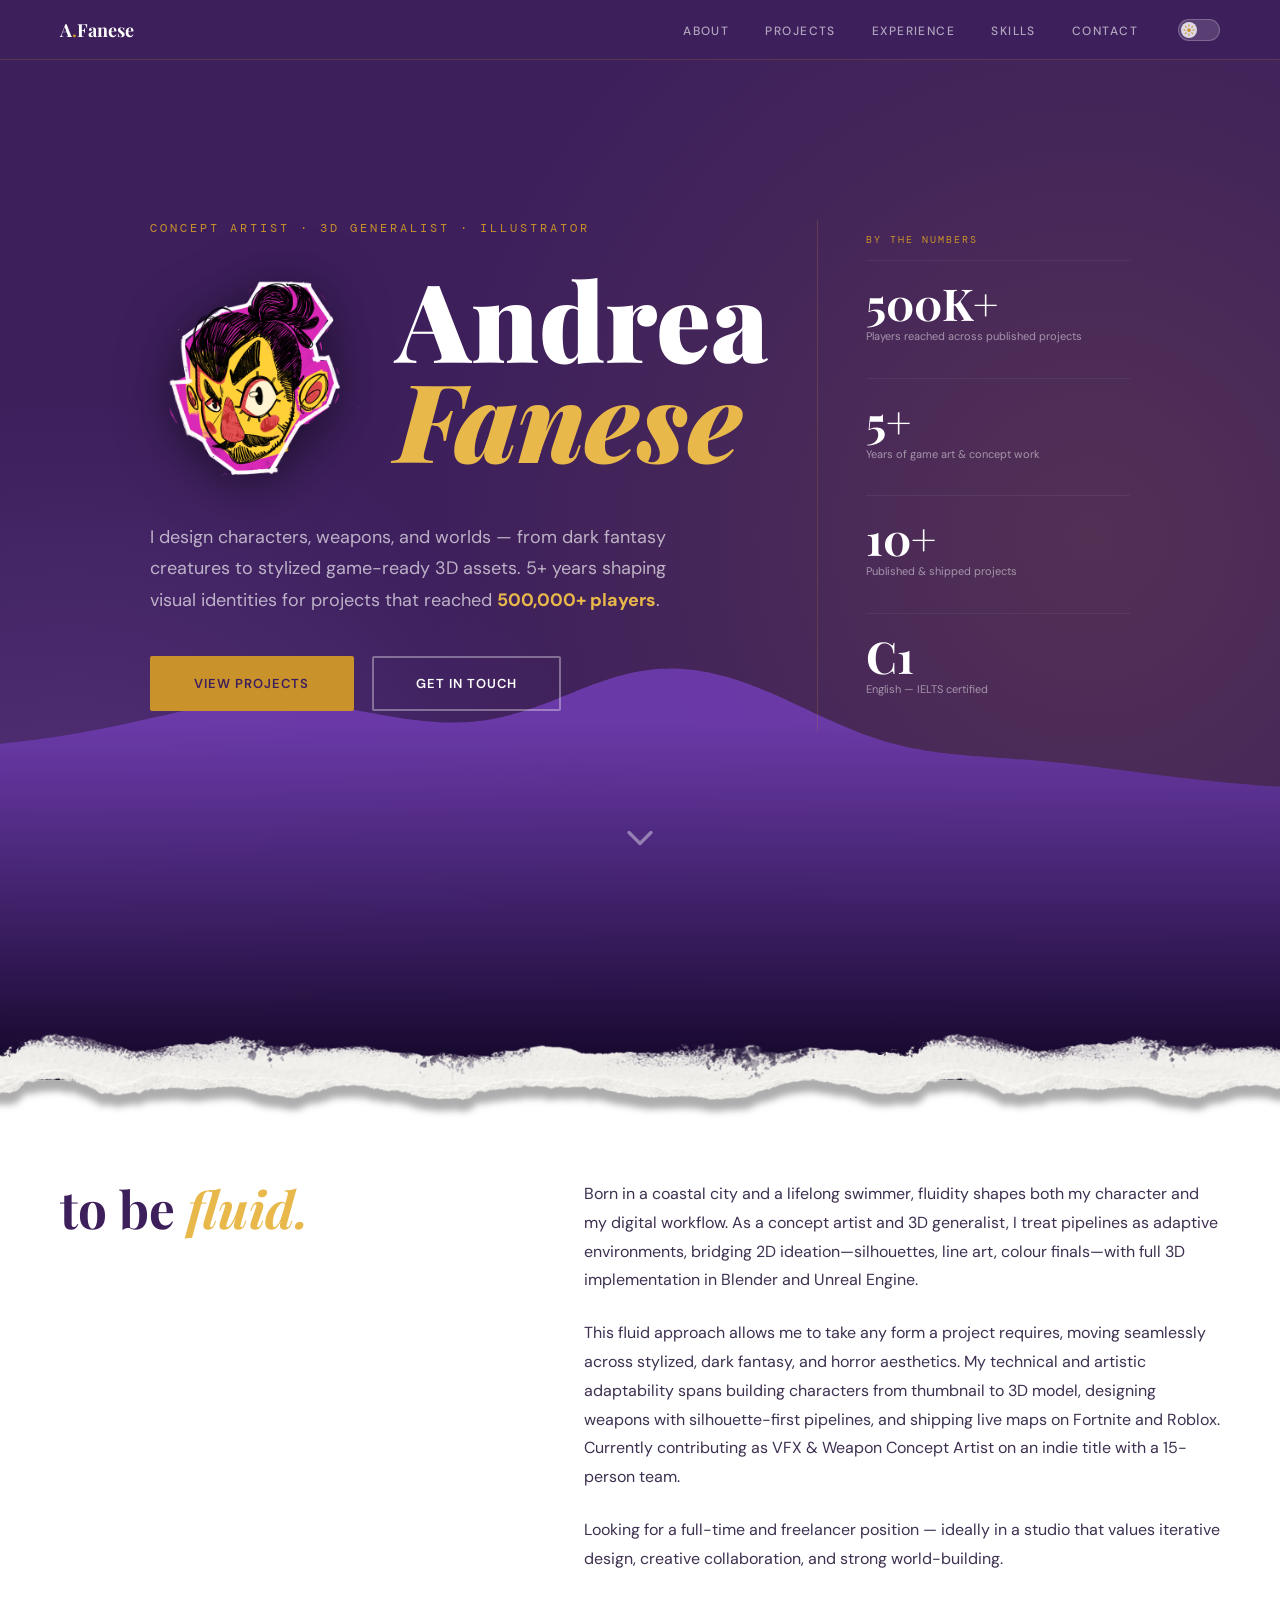
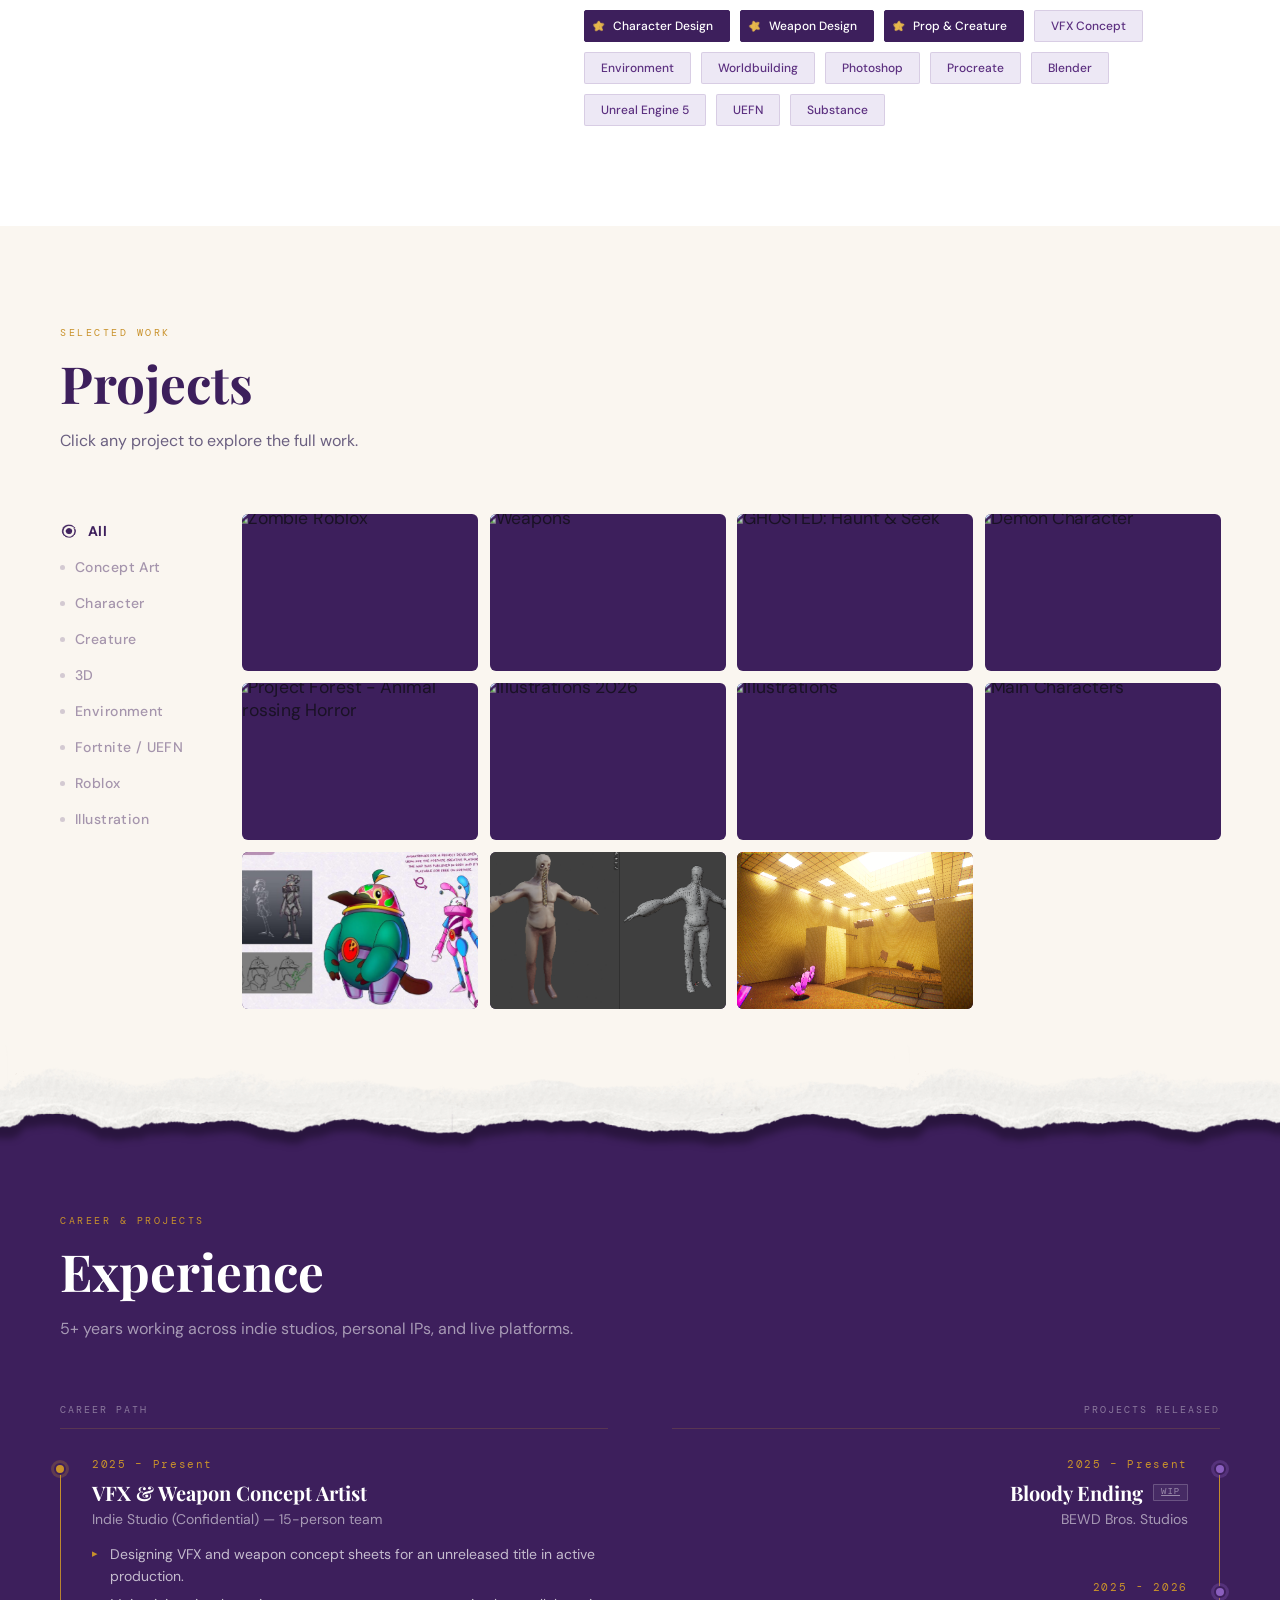
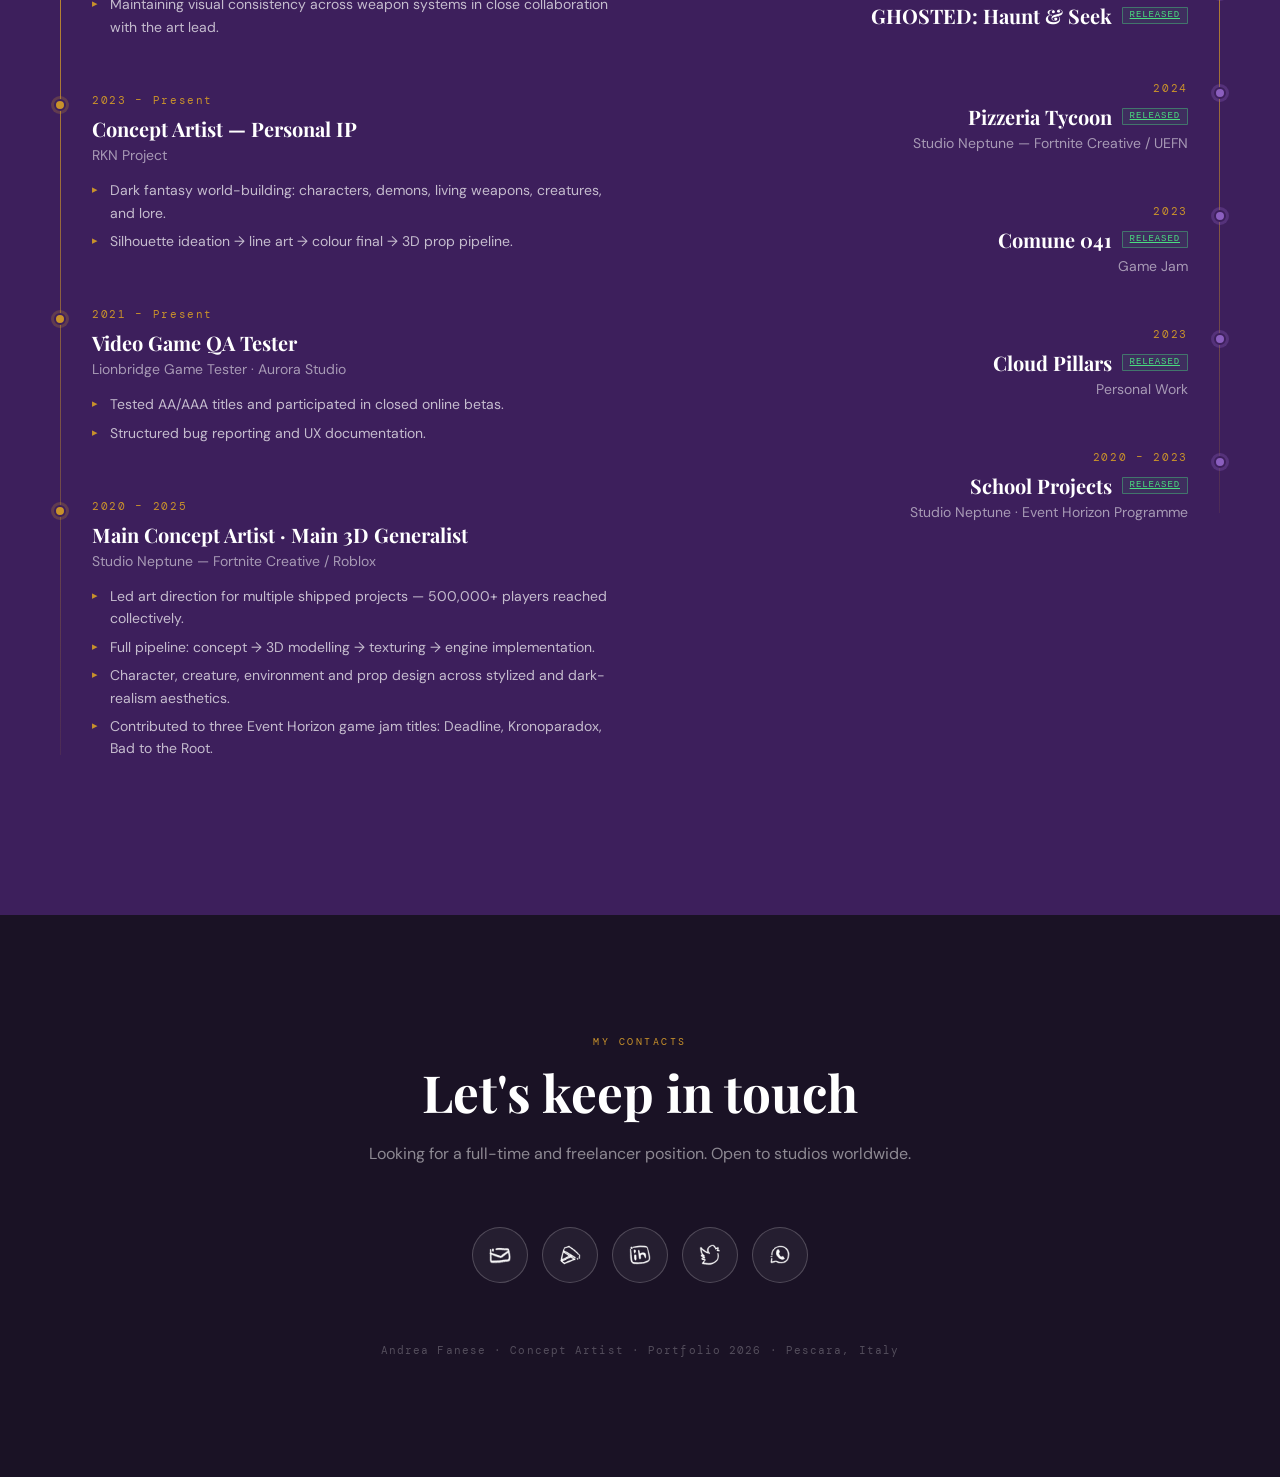
==== commit 4329595a: "push smartphone bug dark mode text, firefox verticql bug" ====
--- a/index.html
+++ b/index.html
@@ -66,10 +66,11 @@
 
 <!-- ABOUT -->
 <section id="about">
-  <div>
+  <div class="about-left">
     <h2 class="section-title">to be <em>fluid.</em></h2>
-  </div>
-  <div>
+    <div class="about-bubbles-slot" id="about-bubbles-slot"></div>
+  </div>
+  <div class="about-right">
     <p class="about-body" id="about-p1">Born in a coastal city and a lifelong swimmer, fluidity shapes both my character and my digital workflow. As a concept artist and 3D generalist, I treat pipelines as adaptive environments, bridging 2D ideation—silhouettes, line art, colour finals—with full 3D implementation in Blender and Unreal Engine.</p>
     <p class="about-body" id="about-p2">This fluid approach allows me to take any form a project requires, moving seamlessly across stylized, dark fantasy, and horror aesthetics. My technical and artistic adaptability spans building characters from thumbnail to 3D model, designing weapons with silhouette-first pipelines, and shipping live maps on Fortnite and Roblox. Currently contributing as VFX & Weapon Concept Artist on an indie title with a 15-person team.</p>
     <p class="about-body" id="about-p3">Looking for a full-time position as a concept artist — ideally in a studio that values iterative design, creative collaboration, and strong world-building.</p>
@@ -119,7 +120,7 @@
   </div>
 </section>
 
-<div class="paper-divider"><img src="images/divider_paper.png" alt=""></div>
+<div class="paper-divider skills-divider"><img src="images/divider_paper.png" alt=""></div>
 
 <!-- SKILLS -->
 <section id="skills">
@@ -129,29 +130,31 @@
     <p class="section-sub" id="skills-subtitle">Tools and disciplines I work with regularly.</p>
   </div>
 
-  <div class="bubble-stage" id="bubble-stage">
-    <svg id="bubbles" viewBox="0 0 1200 500" preserveAspectRatio="xMidYMid meet" aria-label="Skills and tools bubble diagram">
-      <defs>
-        <filter id="sk-wobble" x="-10%" y="-10%" width="120%" height="120%">
-          <feTurbulence type="fractalNoise" baseFrequency="0.018" numOctaves="2" seed="3" result="t"/>
-          <feDisplacementMap in="SourceGraphic" in2="t" scale="2.2"/>
-        </filter>
-        <filter id="sk-wobble-mild" x="-10%" y="-10%" width="120%" height="120%">
-          <feTurbulence type="fractalNoise" baseFrequency="0.025" numOctaves="2" seed="7" result="t"/>
-          <feDisplacementMap in="SourceGraphic" in2="t" scale="1.2"/>
-        </filter>
-        <filter id="sk-icon-trad" color-interpolation-filters="sRGB">
-          <feColorMatrix type="matrix" values="0 0 0 0 0.361  0 0 0 0 0.188  0 0 0 0 0.502  0 0 0 1 0"/>
-        </filter>
-        <filter id="sk-icon-dig" color-interpolation-filters="sRGB">
-          <feColorMatrix type="matrix" values="0 0 0 0 0.98  0 0 0 0 0.965  0 0 0 0 0.941  0 0 0 1 0"/>
-        </filter>
-      </defs>
-      <g id="bubble-layer"></g>
-    </svg>
-    <div class="skill-tooltip" id="skill-tooltip">
-      <span class="t-name">—</span>
-      <span class="t-cat">—</span>
+  <div id="skills-bubbles-slot">
+    <div class="bubble-stage" id="bubble-stage">
+      <svg id="bubbles" viewBox="0 0 1200 500" preserveAspectRatio="xMidYMid meet" aria-label="Skills and tools bubble diagram">
+        <defs>
+          <filter id="sk-wobble" x="-10%" y="-10%" width="120%" height="120%">
+            <feTurbulence type="fractalNoise" baseFrequency="0.018" numOctaves="2" seed="3" result="t"/>
+            <feDisplacementMap in="SourceGraphic" in2="t" scale="2.2"/>
+          </filter>
+          <filter id="sk-wobble-mild" x="-10%" y="-10%" width="120%" height="120%">
+            <feTurbulence type="fractalNoise" baseFrequency="0.025" numOctaves="2" seed="7" result="t"/>
+            <feDisplacementMap in="SourceGraphic" in2="t" scale="1.2"/>
+          </filter>
+          <filter id="sk-icon-trad" color-interpolation-filters="sRGB">
+            <feColorMatrix type="matrix" values="0 0 0 0 0.361  0 0 0 0 0.188  0 0 0 0 0.502  0 0 0 1 0"/>
+          </filter>
+          <filter id="sk-icon-dig" color-interpolation-filters="sRGB">
+            <feColorMatrix type="matrix" values="0 0 0 0 0.98  0 0 0 0 0.965  0 0 0 0 0.941  0 0 0 1 0"/>
+          </filter>
+        </defs>
+        <g id="bubble-layer"></g>
+      </svg>
+      <div class="skill-tooltip" id="skill-tooltip">
+        <span class="t-name">—</span>
+        <span class="t-cat">—</span>
+      </div>
     </div>
   </div>
 </section>
--- a/style.css
+++ b/style.css
@@ -52,9 +52,18 @@
 .section-sub{font-size:16px;color:var(--gray);max-width:560px;line-height:1.7;margin-bottom:60px;}
 
 /* ABOUT */
-#about{background:var(--white);display:grid;grid-template-columns:1fr 1.4fr;gap:80px;align-items:center; background-image: url("images/paper_background.png"); background-size: 50%;}
-.about-body{font-size:16px;line-height:1.8;color:#3D3050;margin-bottom:28px;}
-.skill-chips{display:flex;flex-wrap:wrap;gap:10px;margin-top:32px;}
+#about{background:var(--white);display:grid;grid-template-columns:minmax(380px,460px) minmax(460px,680px);justify-content:center;gap:clamp(40px,5vw,72px);align-items:start; background-image: url("images/paper_background.png"); background-size: 50%;}
+.about-left{display:flex;flex-direction:column;min-width:0;align-items:flex-start;max-width:480px;}
+.about-left .section-title{margin-top:0;margin-bottom:12px;}
+.about-bubbles-slot{width:100%;display:flex;flex-direction:column;min-height:0;overflow:visible;}
+.about-bubbles-slot .bubble-stage{margin-top:0;width:100%;}
+.about-right{display:flex;flex-direction:column;justify-content:flex-start;min-width:0;max-width:680px;}
+.about-body{font-size:16px;line-height:1.8;color:#3D3050;margin-bottom:24px;}
+.about-body:first-child{margin-top:0;}
+.skill-chips{display:flex;flex-wrap:wrap;gap:10px;margin-top:12px;}
+@media(min-width:901px){
+  #skills, .skills-divider{display:none !important;}
+}
 .chip{display:inline-block;padding:7px 16px;font-size:12px;font-weight:500;border-radius:2px;background:var(--mist);color:var(--purple-mid);border:1px solid rgba(92,48,128,.15);}
 .chip.highlight{background:var(--purple);color:var(--white);border-color:var(--purple);position:relative;padding-left:28px;}
 .chip.highlight::after{content:'';position:absolute;left:7px;top:50%;width:13px;height:13px;background:var(--gold-light);-webkit-mask:url("images/Star.png") center/contain no-repeat;mask:url("images/Star.png") center/contain no-repeat;transform:translateY(-50%) rotate(var(--star-rot,8deg));}
@@ -66,15 +75,15 @@
 #projects{background-color:var(--cream); background-image: url("images/paper_background.png"); background-size: 50%; background-blend-mode: soft-light;}
 .projects-layout{display:flex;gap:52px;align-items:flex-start;min-height:500px;}
 .filter-sidebar{width:130px;flex-shrink:0;position:sticky;top:90px;display:flex;flex-direction:column;gap:2px;}
-.projects-wrapper{flex:1;min-width:0;}
+.projects-wrapper{flex:1;min-width:0;width:100%;}
 .filter-btn{display:flex;align-items:center;gap:10px;width:100%;padding:8px 0;background:none;border:none;font-size:14px;font-weight:500;letter-spacing:.03em;color:rgba(61,31,92,.45);cursor:pointer;transition:color .18s;text-align:left;font-family:inherit;}
 .filter-btn::before{content:'';width:5px;height:5px;border-radius:50%;background:currentColor;flex-shrink:0;opacity:.45;transition:opacity .18s,transform .18s,width .2s,height .2s;}
 .filter-btn:hover{color:var(--purple);}
 .filter-btn:hover::before{opacity:.7;}
 .filter-btn.active{color:var(--purple);font-weight:700;}
 .filter-btn.active::before{opacity:1;transform:rotate(var(--dot-rot,0deg));border-radius:0;width:18px;height:18px;background:var(--purple);-webkit-mask:url("images/Circle.png") center/contain no-repeat;mask:url("images/Circle.png") center/contain no-repeat;}
-.projects-grid{display:grid;grid-template-columns:repeat(6,1fr);gap:12px;grid-auto-flow:dense;transition:opacity .18s ease;}
-.project-card{position:relative;background:var(--purple);overflow:hidden;cursor:pointer;will-change:transform;border-radius:6px;transition:box-shadow .4s ease;aspect-ratio:3/2;}
+.projects-grid{display:grid;grid-template-columns:repeat(6,1fr);gap:12px;grid-auto-flow:dense;transition:opacity .18s ease;width:100%;}
+.project-card{position:relative;background:var(--purple);overflow:hidden;cursor:pointer;will-change:transform;border-radius:6px;transition:box-shadow .4s ease;aspect-ratio:3/2;min-height:120px;}
 .project-card:hover{z-index:2;box-shadow:0 28px 70px rgba(0,0,0,.55),0 8px 22px rgba(0,0,0,.3);}
 .project-card::before{content:'';position:absolute;top:0;left:0;right:0;height:55%;background:linear-gradient(to bottom,rgba(15,4,30,.82) 0%,transparent 100%);opacity:0;transition:opacity .35s;z-index:2;pointer-events:none;}
 .project-card:hover::before{opacity:1;}
@@ -87,11 +96,11 @@
 .project-overlay{position:absolute;inset:0;background:transparent;display:flex;flex-direction:column;justify-content:flex-end;padding:18px;z-index:3;}
 .project-tags{display:none;}
 .project-bottom{display:flex;flex-direction:column;gap:6px;}
-.project-name{font-family:'Playfair Display',serif;font-size:18px;font-weight:700;color:var(--white);line-height:1.2;opacity:0;transform:translateY(5px);transition:opacity .3s,transform .3s;}
+.project-name{font-family:'Playfair Display',serif;font-size:18px;font-weight:700;color:var(--white);line-height:1.2;opacity:0;transform:translateY(5px);transition:opacity .3s,transform .3s;text-transform:uppercase;letter-spacing:.04em;}
 .project-card:hover .project-name{opacity:1;transform:translateY(0);}
-.card-name-main{opacity:.65;font-size:.8em;}
+.card-name-main{opacity:.7;font-size:.8em;text-transform:uppercase;}
 .card-name-sep{opacity:.45;font-size:.8em;}
-.card-name-sub{font-size:1em;}
+.card-name-sub{font-size:1em;text-transform:uppercase;}
 .project-desc{font-size:12px;color:rgba(255,255,255,.82);line-height:1.45;display:-webkit-box;-webkit-line-clamp:2;-webkit-box-orient:vertical;overflow:hidden;opacity:0;transform:translateY(6px);transition:opacity .3s .04s,transform .3s .04s;}
 .project-card:hover .project-desc{opacity:1;transform:translateY(0);}
 .project-actions{display:flex;gap:10px;opacity:0;transform:translateY(5px);transition:opacity .3s .08s,transform .3s .08s;}
@@ -363,17 +372,24 @@
   section{padding:70px 28px;}
   nav{padding:0 28px;}
   #about{grid-template-columns:1fr;gap:40px;}
-  #skills{padding:24px 0 16px;overflow:hidden;}.skills-header{padding:0 28px;}
-  .projects-layout{flex-direction:column;gap:24px;}
+  .about-left{max-width:none;}
+  .about-right{max-width:none;}
+  .about-bubbles-slot{display:none;}
+  .skill-chips{margin-top:32px;}
+  #skills{display:block !important;padding:24px 0 16px;overflow:hidden;}
+  .skills-divider{display:block !important;}
+  .skills-header{padding:0 28px;}
+  .projects-layout{flex-direction:column;gap:24px;width:100%;align-items:stretch;}
+  .projects-wrapper{width:100%;}
   .filter-sidebar{width:100%;flex-direction:row;flex-wrap:nowrap;overflow-x:auto;position:static;gap:0 6px;padding-bottom:4px;scrollbar-width:none;}
   .filter-sidebar::-webkit-scrollbar{display:none;}
   .filter-btn{width:auto;flex-shrink:0;padding:7px 16px;font-size:10px;letter-spacing:.1em;font-family:'DM Mono',monospace;font-weight:500;text-transform:uppercase;background:rgba(61,31,92,.07);color:rgba(61,31,92,.5);border-radius:2px;border:1px solid rgba(61,31,92,.12);}
   .filter-btn::before{display:none;}
   .filter-btn.active{background:var(--purple);color:var(--white);border-color:var(--purple);}
   .filter-btn:hover{background:rgba(61,31,92,.14);color:var(--purple);border-color:rgba(61,31,92,.25);}
-  .projects-grid{grid-template-columns:repeat(3,1fr);}
+  .projects-grid{grid-template-columns:repeat(2,1fr)!important;width:100%;}
   .project-card.featured{grid-column:span 2;aspect-ratio:3/1;}
-  .project-card.wide{grid-column:span 3;aspect-ratio:9/2;}
+  .project-card.wide{grid-column:span 2;aspect-ratio:9/2;}
   .nav-links{display:none;}
   .experience-columns{grid-template-columns:1fr;gap:48px;}
 }
@@ -444,8 +460,8 @@
 .theme-toggle input{display:none;}
 .theme-track{position:relative;width:42px;height:22px;border-radius:11px;background:rgba(255,255,255,.14);border:1px solid rgba(255,255,255,.22);transition:background .25s,border-color .25s;flex-shrink:0;}
 .theme-toggle input:checked + .theme-track{background:rgba(201,146,43,.28);border-color:rgba(201,146,43,.5);}
-.theme-thumb{position:absolute;top:2px;left:2px;width:16px;height:16px;border-radius:50%;background:rgba(255,255,255,.8);transition:transform .22s cubic-bezier(.34,1.56,.64,1),background .2s;}
-.theme-toggle input:checked + .theme-track .theme-thumb{transform:translateX(20px);background:var(--gold);}
+.theme-thumb{position:absolute;top:2px;left:2px;width:16px;height:16px;border-radius:50%;background:rgba(255,255,255,.8) url("data:image/svg+xml,%3Csvg xmlns='http://www.w3.org/2000/svg' viewBox='0 0 16 16'%3E%3Ccircle cx='8' cy='8' r='2.5' fill='%23C9922B'/%3E%3Cg stroke='%23C9922B' stroke-width='1.4' stroke-linecap='round'%3E%3Cline x1='8' y1='1' x2='8' y2='2.8'/%3E%3Cline x1='8' y1='13.2' x2='8' y2='15'/%3E%3Cline x1='1' y1='8' x2='2.8' y2='8'/%3E%3Cline x1='13.2' y1='8' x2='15' y2='8'/%3E%3Cline x1='3.05' y1='3.05' x2='4.3' y2='4.3'/%3E%3Cline x1='11.7' y1='11.7' x2='12.95' y2='12.95'/%3E%3Cline x1='12.95' y1='3.05' x2='11.7' y2='4.3'/%3E%3Cline x1='4.3' y1='11.7' x2='3.05' y2='12.95'/%3E%3C/g%3E%3C/svg%3E") center/12px no-repeat;transition:transform .22s cubic-bezier(.34,1.56,.64,1),background .2s;}
+.theme-toggle input:checked + .theme-track .theme-thumb{transform:translateX(20px);background:var(--gold) url("data:image/svg+xml,%3Csvg xmlns='http://www.w3.org/2000/svg' viewBox='0 0 16 16'%3E%3Cpath fill='%233D1F5C' d='M14 8.53A6 6 0 1 1 7.47 2 4.67 4.67 0 0 0 14 8.53z'/%3E%3C/svg%3E") center/11px no-repeat;}
 
 /* ── DARK MODE ────────────────────────────────────────────────────────────── */
 html.dark{
@@ -484,7 +500,7 @@
 /* Filter bar */
 html.dark .filter-btn{color:rgba(232,224,245,.38);}
 html.dark .filter-btn:hover{color:var(--ink);}
-@media(max-width:1024px){
+@media(max-width:900px){
   html.dark .filter-btn{background:rgba(255,255,255,.05);border-color:rgba(255,255,255,.1);color:rgba(232,224,245,.4);}
   html.dark .filter-btn.active{background:var(--purple);border-color:var(--purple);color:#bfb4c5;}
 }
@@ -517,6 +533,7 @@
 html.dark .filter-btn.active::before{background:#bfb4c5;}
 html.dark .timeline-role{color:#bfb4c5;}
 html.dark .chip{color:#a898a6;}
-html.dark .card-name-main{color:#a898a6;opacity:1;}
-html.dark .card-name-sep{color:#a898a6;opacity:1;}
-html.dark .card-name-sub{color:#a898a6;}+html.dark .project-name{color:#f7e8ff;}
+html.dark .card-name-main{color:#f7e8ff;}
+html.dark .card-name-sep{color:#f7e8ff;}
+html.dark .card-name-sub{color:#f7e8ff;}
